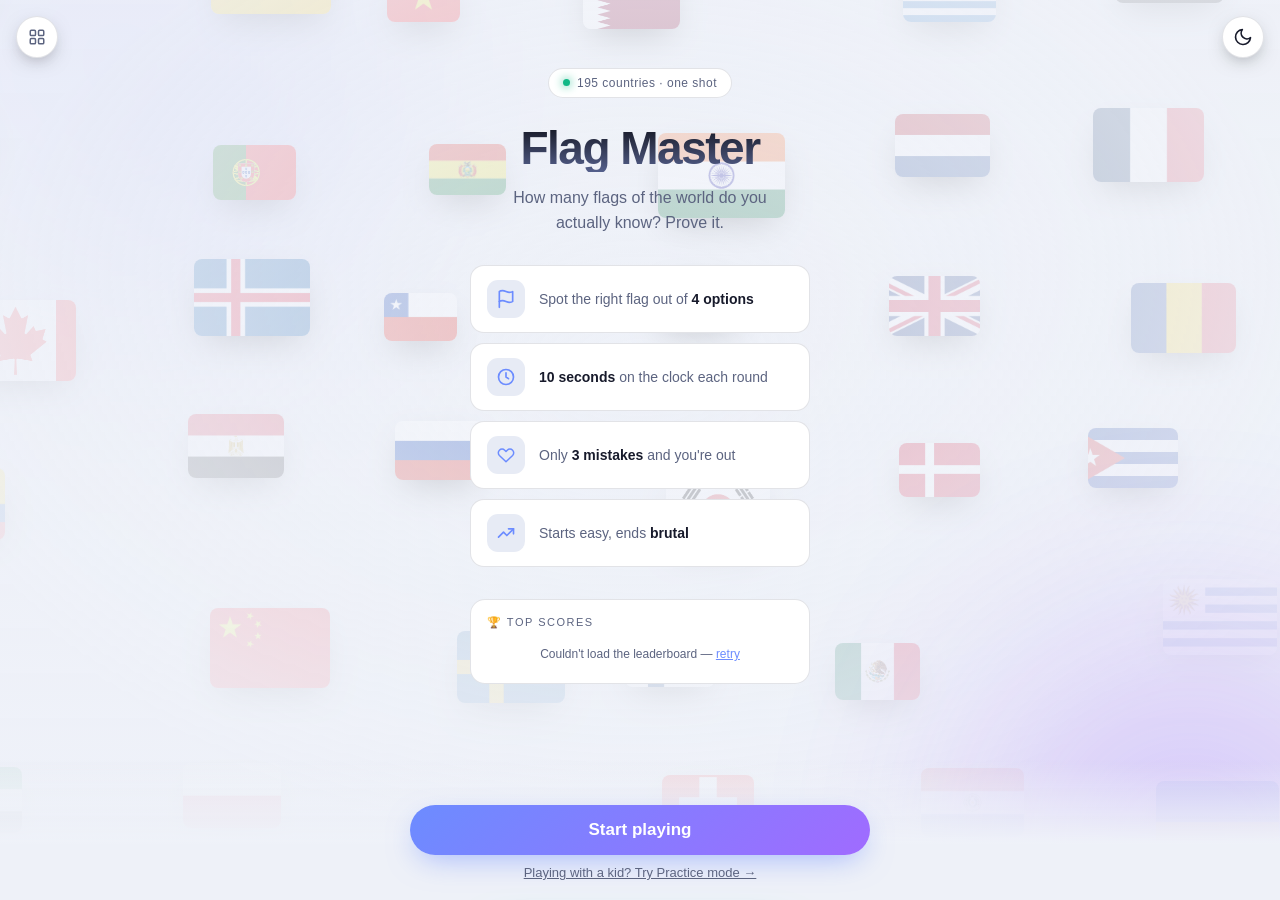
==== index.html @ eed0091f "feat(engine): add optional nextItem, roundTime and onAnswer hooks" ====
<!DOCTYPE html>
<html lang="en" data-theme="light">
<head>
<meta charset="utf-8" />
<meta name="viewport" content="width=device-width, initial-scale=1" />
<title>Flag Master — how many flags do you know?</title>
<script>
  !function(t,e){var o,n,p,r;e.__SV||(window.posthog=e,e._i=[],e.init=function(i,s,a){function g(t,e){var o=e.split(".");2==o.length&&(t=t[o[0]],e=o[1]),t[e]=function(){t.uid=t.uid||[],t.uid.push([e].concat(Array.prototype.slice.call(arguments,0)))}}(p=t.createElement("script")).type="text/javascript",p.crossOrigin="anonymous",p.async=!0,p.src=s.api_host.replace(".i.posthog.com","-assets.i.posthog.com")+"/static/array.js",(r=t.getElementsByTagName("script")[0]).parentNode.insertBefore(p,r);var u=e;for(void 0!==a?u=e[a]=[]:a="posthog",u.people=u.people||[],u.toString=function(t){var e="posthog";return"posthog"!==a&&(e+="."+a),t||(e+=" (stub)"),e},u.people.toString=function(){return u.toString(1)+".people (stub)"},o="init capture register register_once register_for_session unregister unregister_for_session getFeatureFlag getFeatureFlagPayload isFeatureEnabled reloadFeatureFlags updateEarlyAccessFeatureEnrollment getEarlyAccessFeatures on onFeatureFlags onSurveysLoaded onSessionId getSurveys getActiveMatchingSurveys renderSurvey canRenderSurvey identify createPersonProfile group resetGroups setPersonProperties setPersonPropertiesForFlags resetPersonPropertiesForFlags setGroupPropertiesForFlags resetGroupPropertiesForFlags reset get_distinct_id getGroups get_session_id get_session_replay_url alias set_config startSessionRecording stopSessionRecording sessionRecordingStarted captureException loadToolbar get_property getSurveyResponse".split(" "),n=0;n<o.length;n++)g(u,o[n]);e._i.push([i,s,a])},e.__SV=1)}(document,window.posthog||[]);
  const isProdHost = (location.hostname === 'vitoraa.github.io' && location.pathname.startsWith('/flag-master/') && !location.pathname.startsWith('/flag-master/capital-master/')) || location.hostname === 'flag-master-game.netlify.app';
  if (isProdHost) {
    posthog.init('phc_HmmUlFmsobnkDBi3HhWQdG4D5137kLdSyTomkppw9Ic', { api_host: 'https://eu.i.posthog.com', person_profiles: 'identified_only' });
  }
</script>
<style>  :root {
    --bg: #06070d;
    --surface: #12141f;
    --surface-2: #191c2b;
    --line: rgba(255,255,255,.08);
    --accent: #6c8cff;
    --accent-2: #a06bff;
    --good: #2fe0a0;
    --bad: #ff5470;
    --gold: #ffd166;
    --text: #f2f4ff;
    --muted: #8890ac;
    --radius: 20px;
  }
  :root[data-theme="light"] {
    --bg: #eef1f8;
    --surface: #ffffff;
    --surface-2: #e7ebf5;
    --line: rgba(20,30,60,.12);
    --good: #12b886;
    --bad: #e5384f;
    --gold: #c58a00;
    --text: #171a2b;
    --muted: #5c6480;
  }

  * { margin: 0; padding: 0; box-sizing: border-box; -webkit-tap-highlight-color: transparent; }
  html, body { min-height: 100%; }
  body {
    background: var(--bg);
    color: var(--text);
    font-family: "Space Grotesk", -apple-system, BlinkMacSystemFont, "Segoe UI", Roboto, Helvetica, Arial, sans-serif;
    display: flex; align-items: center; justify-content: center;
    min-height: 100vh;
    min-height: 100dvh;
    padding: 20px;
    position: relative;
    overflow-x: hidden;
  }
  /* ambient background glow */
  body::before, body::after {
    content: ""; position: fixed; border-radius: 50%;
    filter: blur(120px); opacity: .5; z-index: 0; pointer-events: none;
  }
  body::before { width: 480px; height: 480px; background: #2a3aff; top: -180px; left: -120px; }
  body::after  { width: 420px; height: 420px; background: #7a2aff; bottom: -160px; right: -120px; opacity: .4; }

  #flag-bg { position: fixed; inset: -6%; z-index: 0; overflow: hidden; pointer-events: none; }

  #app { width: 100%; max-width: 500px; position: relative; z-index: 1; }
  svg { display: block; }

  /* ---------- theme toggle ---------- */
  .theme-toggle {
    position: fixed; top: 16px; right: 16px; z-index: 30;
    width: 42px; height: 42px; border-radius: 50%;
    display: grid; place-items: center; cursor: pointer;
    background: var(--surface); border: 1px solid var(--line); color: var(--text);
    box-shadow: 0 6px 20px -8px rgba(0,0,0,.5);
    transition: transform .15s ease, background .15s;
  }
  .theme-toggle:hover { transform: translateY(-2px) rotate(-12deg); }

  /* ---------- arcade menu (more games) ---------- */
  .arcade-trigger {
    position: fixed; top: 16px; left: 16px; z-index: 30;
    width: 42px; height: 42px; border-radius: 50%;
    display: grid; place-items: center; cursor: pointer;
    background: var(--surface); border: 1px solid var(--line); color: var(--muted);
    box-shadow: 0 6px 20px -8px rgba(0,0,0,.5);
    transition: transform .15s ease, background .15s, color .15s;
  }
  .arcade-trigger:hover { transform: translateY(-2px); color: var(--text); background: var(--surface-2); }
  .arcade-backdrop {
    position: fixed; inset: 0; z-index: 45;
    background: rgba(6,7,13,.55);
    opacity: 0; pointer-events: none; transition: opacity .2s ease;
  }
  .arcade-backdrop.show { opacity: 1; pointer-events: auto; }
  .arcade-sheet {
    position: fixed; left: 0; right: 0; bottom: 0; z-index: 46;
    max-width: 480px; margin: 0 auto;
    background: var(--surface); border: 1px solid var(--line); border-bottom: none;
    border-radius: 20px 20px 0 0;
    padding: 14px 18px calc(20px + env(safe-area-inset-bottom, 0px));
    transform: translateY(100%);
    transition: transform .28s cubic-bezier(.2,.9,.3,1.1);
    box-shadow: 0 -24px 60px -24px rgba(0,0,0,.6);
  }
  .arcade-sheet.show { transform: translateY(0); }
  .arcade-grip { width: 34px; height: 4px; border-radius: 2px; background: var(--line); margin: 0 auto 14px; }
  .arcade-sheet-title { font-size: 11px; text-transform: uppercase; letter-spacing: .06em; color: var(--muted); margin-bottom: 10px; }
  .arcade-card {
    display: flex; align-items: center; gap: 12px; text-decoration: none; color: var(--text);
    background: var(--surface-2); border: 1px solid var(--line); border-radius: 14px;
    padding: 12px 14px; transition: transform .15s ease, border-color .15s;
  }
  .arcade-card:hover { transform: translateY(-1px); border-color: var(--accent); }
  .arcade-card .arcade-ic { flex: none; width: 42px; height: 42px; border-radius: 11px; display: grid; place-items: center; font-size: 19px; color: #fff; }
  .arcade-card-disabled .arcade-ic { background: radial-gradient(circle at 30% 30%, #9aa0a8, #5a6068 70%); }
  .arcade-card .arcade-body { flex: 1; min-width: 0; }
  .arcade-card .arcade-h { font-size: 14px; font-weight: 700; }
  .arcade-card .arcade-s { font-size: 12px; color: var(--muted); margin-top: 1px; }
  .arcade-card .arcade-go { flex: none; font-size: 16px; color: var(--accent-2); }
  .arcade-card + .arcade-card { margin-top: 10px; }
  .arcade-card.arcade-card-disabled { opacity: .55; cursor: default; pointer-events: none; }
  .arcade-feedback-link {
    display: block; width: 100%; margin-top: 16px; padding: 4px 0;
    background: none; border: 0; cursor: pointer; font-family: inherit;
    color: var(--muted); font-size: 13px; text-align: center; text-decoration: underline;
  }
  .arcade-feedback-link:hover { color: var(--text); }
  @media (min-width: 640px) {
    .arcade-sheet {
      left: 50%; right: auto; bottom: auto; top: 50%;
      width: 100%;
      border-radius: 20px; border-bottom: 1px solid var(--line);
      padding: 20px 20px calc(20px + env(safe-area-inset-bottom, 0px));
      transform: translate(-50%, -46%); opacity: 0; pointer-events: none;
      transition: transform .22s ease, opacity .22s ease;
      box-shadow: 0 30px 70px -20px rgba(0,0,0,.5);
    }
    .arcade-sheet.show { transform: translate(-50%, -50%); opacity: 1; pointer-events: auto; }
    .arcade-grip { display: none; }
  }

  /* ---------- quit button (in-game topbar) ---------- */
  .topbar-quit {
    flex: none; width: 34px; height: 34px; border-radius: 50%;
    display: grid; place-items: center; cursor: pointer;
    background: var(--surface); border: 1px solid var(--line); color: var(--muted);
    transition: transform .15s ease, color .15s, background .15s;
  }
  .topbar-quit:hover { color: var(--bad); transform: rotate(90deg); background: var(--surface-2); }

  /* light-mode overrides for hardcoded dark values */
  :root[data-theme="light"] .hero h1 { background-image: linear-gradient(180deg, #12141f, #55608c); }
  :root[data-theme="light"] body::before,
  :root[data-theme="light"] body::after { opacity: .22; }
  :root[data-theme="light"] .toast { color: #04241a; }

  .screen { display: none; }
  .screen.active { display: block; animation: rise .4s cubic-bezier(.2,.8,.2,1); }
  /* margin, not transform: a transform here would make this element the
     containing block for any position:fixed descendant (e.g. .start-cta),
     which would render in the wrong place until the animation finishes. */
  @keyframes rise { from { opacity: 0; margin-top: 14px; } to { opacity: 1; margin-top: 0; } }

  /* game screen: HUD pinned to the top, question + flags centered in the rest */
  #screen-game.active {
    display: flex; flex-direction: column;
    min-height: calc(100vh - 40px);
    min-height: calc(100dvh - 40px);
  }
  #screen-game .question { margin-top: auto; }
  #screen-game .feedback { margin-bottom: auto; }

  /* ---------- buttons ---------- */
  .btn {
    display: inline-flex; align-items: center; justify-content: center; gap: 8px;
    border: 0; cursor: pointer; font-family: inherit;
    background: linear-gradient(135deg, var(--accent), var(--accent-2));
    color: #fff; font-size: 17px; font-weight: 600;
    padding: 15px 40px; border-radius: 999px;
    transition: transform .15s cubic-bezier(.2,.8,.2,1), box-shadow .15s ease, opacity .15s;
    box-shadow: 0 10px 30px -8px rgba(108,140,255,.6);
  }
  .btn:hover { transform: translateY(-2px); box-shadow: 0 16px 40px -8px rgba(108,140,255,.7); }
  .btn:active { transform: translateY(0); }
  .btn.ghost {
    background: var(--surface-2); box-shadow: none;
    border: 1px solid var(--line); color: var(--text); font-weight: 500;
  }
  .btn.ghost:hover { background: #222641; box-shadow: none; }
  :root[data-theme="light"] .btn.ghost:hover { background: #dde1f0; }

  /* ---------- start ---------- */
  .hero { text-align: center; padding: 30px 4px 150px; }
  #screen-start .start-cta, #screen-practice-setup .start-cta {
    position: fixed; left: 50%; bottom: 20px; transform: translateX(-50%);
    width: calc(100% - 40px); max-width: 460px; z-index: 25;
    display: flex; flex-direction: column; align-items: center; gap: 10px;
  }
  #screen-start .start-cta .btn, #screen-practice-setup .start-cta .btn { width: 100%; }
  .practice-link {
    background: none; border: 0; cursor: pointer; font-family: inherit;
    color: var(--muted); font-size: 13px; text-decoration: underline;
  }
  .practice-link:hover { color: var(--text); }
  #screen-start::after, #screen-practice-setup::after {
    content: ""; position: fixed; left: 0; right: 0; bottom: 0; height: 140px;
    background: linear-gradient(180deg, transparent, var(--bg) 60%);
    pointer-events: none; z-index: 24;
  }
  .cfg-list { display: grid; gap: 10px; margin: 0 auto 20px; max-width: 340px; }
  .cfg-row {
    display: flex; align-items: center; justify-content: space-between;
    background: var(--surface); border: 1px solid var(--line); border-radius: 14px;
    padding: 12px 14px; text-align: left;
  }
  .cfg-label { font-size: 14px; font-weight: 600; color: var(--text); }
  .seg { display: flex; background: var(--surface-2); border-radius: 999px; padding: 3px; gap: 2px; }
  .seg-btn {
    border: 0; background: none; padding: 7px 12px; border-radius: 999px;
    font-size: 12px; font-weight: 600; color: var(--muted); cursor: pointer; font-family: inherit;
    transition: background .15s, color .15s;
  }
  .seg-btn.active { background: var(--accent); color: #fff; }
  .practice-note {
    font-size: 12px; color: var(--muted); background: var(--surface-2);
    border-radius: 12px; padding: 10px 14px; margin: 0 auto 22px; max-width: 340px; text-align: center;
  }
  .new-best-badge {
    display: inline-block; font-size: 13px; font-weight: 800; color: #3a2200;
    background: linear-gradient(135deg, var(--gold), #ffb020);
    border-radius: 999px; padding: 8px 18px; margin: 4px 0 18px;
    box-shadow: 0 10px 26px -8px rgba(255,209,102,.6);
  }
  .badge {
    display: inline-flex; align-items: center; gap: 7px;
    background: var(--surface); border: 1px solid var(--line);
    color: var(--muted); font-size: 12px; font-weight: 500; letter-spacing: .5px;
    padding: 7px 14px; border-radius: 999px; margin-bottom: 26px;
  }
  .badge .dot { width: 7px; height: 7px; border-radius: 50%; background: var(--good); box-shadow: 0 0 10px var(--good); }
  .hero h1 {
    font-size: 46px; line-height: 1.05; letter-spacing: -1.5px; font-weight: 700;
    background: linear-gradient(180deg, #fff, #b9c0e6);
    -webkit-background-clip: text; background-clip: text; -webkit-text-fill-color: transparent;
  }
  .hero .tag { color: var(--muted); font-size: 16px; margin: 14px auto 30px; max-width: 300px; line-height: 1.55; }
  .personal-best {
    display: inline-block; background: var(--surface); border: 1px solid var(--line);
    color: var(--muted); font-size: 13px; padding: 8px 16px; border-radius: 999px;
    margin: -14px 0 26px;
  }
  .personal-best b { color: var(--gold); font-variant-numeric: tabular-nums; }
  .rules { display: grid; gap: 10px; margin: 0 auto 32px; max-width: 340px; }
  .rule {
    display: flex; align-items: center; gap: 14px; text-align: left;
    background: var(--surface); border: 1px solid var(--line);
    border-radius: 14px; padding: 14px 16px;
  }
  .rule .ic {
    flex: none; width: 38px; height: 38px; border-radius: 11px;
    display: grid; place-items: center; background: var(--surface-2); color: var(--accent);
  }
  .rule .txt { font-size: 14px; color: var(--muted); line-height: 1.4; }
  .rule .txt b { color: var(--text); font-weight: 600; }

  /* ---------- game ---------- */
  .topbar { display: flex; align-items: center; justify-content: space-between; margin-bottom: 18px; }
  .lives { display: flex; gap: 6px; }
  .lives .heart { color: var(--bad); transition: opacity .35s, transform .35s; }
  .lives .heart.lost { opacity: .18; transform: scale(.8); }
  .lives .heart.lost path { fill: var(--muted); }
  .chip {
    display: inline-flex; align-items: center; gap: 6px;
    background: var(--surface); border: 1px solid var(--line);
    padding: 6px 13px; border-radius: 999px; font-size: 12px; font-weight: 500; color: var(--muted);
  }
  .chip .lvldot { width: 6px; height: 6px; border-radius: 50%; background: var(--accent); }
  .score-cluster { display: flex; align-items: center; gap: 7px; }
  .score-wrap { display: flex; align-items: baseline; gap: 5px; font-variant-numeric: tabular-nums; }
  .score-wrap .num { font-size: 22px; font-weight: 700; color: var(--gold); display: inline-block; }
  .score-wrap .num.bump { animation: scorebump .45s cubic-bezier(.2,1.4,.35,1); }
  @keyframes scorebump {
    0% { transform: scale(1); }
    35% { transform: scale(1.32); color: #ffe38a; }
    100% { transform: scale(1); }
  }
  .score-wrap .lbl { font-size: 11px; color: var(--muted); letter-spacing: 1px; }
  .streak {
    display: none; align-items: center; gap: 2px; align-self: center;
    font-size: 13px; font-weight: 800; color: #ff8a3c;
  }
  .streak .flame { filter: drop-shadow(0 0 5px rgba(255,120,40,.7)); }
  .streak-mult {
    font-size: 10px; font-weight: 800; color: #fff; background: #ff8a3c;
    border-radius: 999px; padding: 1px 5px; margin-left: 3px;
  }
  .streak.pop { animation: streakpop .5s cubic-bezier(.2,1.5,.4,1); }
  @keyframes streakpop { 0% { transform: scale(.3); } 55% { transform: scale(1.35); } 100% { transform: scale(1); } }
  .streak.milestone { animation: streakmilestone .9s cubic-bezier(.2,1.6,.3,1); }
  @keyframes streakmilestone {
    0% { transform: scale(.3) rotate(-10deg); }
    35% { transform: scale(1.8) rotate(8deg); text-shadow: 0 0 20px rgba(255,138,60,.95); }
    60% { transform: scale(1.15) rotate(-4deg); }
    100% { transform: scale(1) rotate(0); }
  }

  .milestone-flash {
    position: fixed; inset: 0; z-index: 15; pointer-events: none; opacity: 0;
    background: radial-gradient(circle at 50% 22%, rgba(255,150,60,.55), transparent 60%);
  }
  .milestone-flash.show { animation: milestoneflash .8s ease-out; }
  @keyframes milestoneflash {
    0% { opacity: 0; }
    22% { opacity: 1; }
    100% { opacity: 0; }
  }

  .new-best-banner {
    position: fixed; top: 16px; left: 50%; z-index: 30;
    transform: translateX(-50%) translateY(-140%);
    background: linear-gradient(135deg, var(--gold), #ffb020); color: #3a2200;
    font-weight: 800; font-size: 14px; padding: 10px 20px; border-radius: 999px;
    box-shadow: 0 10px 30px -8px rgba(255,209,102,.6);
    transition: transform .4s cubic-bezier(.2,.9,.3,1.2);
    pointer-events: none; white-space: nowrap;
  }
  .new-best-banner.show { transform: translateX(-50%) translateY(0); }

  .timerbar { height: 6px; border-radius: 99px; background: var(--surface-2); overflow: hidden; margin-bottom: 24px; }
  .timerbar i {
    display: block; height: 100%; width: 100%; border-radius: 99px;
    background: linear-gradient(90deg, var(--good), var(--accent));
    transition: width .1s linear;
  }
  .timerbar i.danger { background: linear-gradient(90deg, var(--bad), #ff8a5c); }

  .question { text-align: center; margin-bottom: 22px; }
  .question .prompt { color: var(--muted); font-size: 12px; letter-spacing: 2px; text-transform: uppercase; margin-bottom: 8px; }
  .question h2 { font-size: 32px; letter-spacing: -.8px; font-weight: 700; line-height: 1.1; }
  .prompt-flag { display: none; }

  .options { display: grid; grid-template-columns: 1fr 1fr; gap: 13px; }
  @keyframes shake { 0%,100%{transform:translateX(0)} 20%{transform:translateX(-7px)} 60%{transform:translateX(7px)} 80%{transform:translateX(-4px)} }

  .feedback {
    width: fit-content; max-width: 100%; margin: 18px auto 0;
    min-height: 64px; box-sizing: border-box;
    padding: 11px 22px; border-radius: 999px;
    display: flex; align-items: center; justify-content: center;
    text-align: center; font-weight: 700; font-size: 17px;
    opacity: 0; transform: translateY(6px) scale(.96);
    transition: opacity .22s ease, transform .22s ease;
  }
  .feedback.show { opacity: 1; transform: translateY(0) scale(1); }
  .feedback.good { color: var(--good); background: rgba(47,224,160,.14); }
  .feedback.bad { color: var(--bad); background: rgba(255,84,112,.14); }
  .feedback.milestone {
    color: var(--gold); background: rgba(255,209,102,.2); font-size: 19px;
    box-shadow: 0 0 0 1px rgba(255,209,102,.4), 0 10px 26px -8px rgba(255,209,102,.55);
  }

  /* ---------- end ---------- */
  .end { text-align: center; padding: 10px 4px; }
  .medal {
    width: 92px; height: 92px; margin: 0 auto 18px; border-radius: 26px;
    display: grid; place-items: center; color: #fff;
    background: linear-gradient(135deg, var(--accent), var(--accent-2));
    box-shadow: 0 20px 50px -12px rgba(108,140,255,.6);
  }
  .end h2 { font-size: 30px; letter-spacing: -.6px; font-weight: 700; }
  .end .subtitle { color: var(--muted); margin: 6px 0 24px; font-size: 15px; }
  .stats { display: grid; grid-template-columns: repeat(3,1fr); gap: 11px; margin-bottom: 22px; }
  .stat { background: var(--surface); border: 1px solid var(--line); border-radius: 15px; padding: 16px 8px; }
  .stat b { display: block; font-size: 26px; color: var(--gold); font-variant-numeric: tabular-nums; }
  .stat span { font-size: 11px; color: var(--muted); text-transform: uppercase; letter-spacing: 1px; }

  .leaderboard-card .label { font-size: 11px; color: var(--muted); letter-spacing: 1.5px; text-transform: uppercase; margin-bottom: 12px; }

  /* ---------- leaderboard ---------- */
  .leaderboard-card {
    background: var(--surface); border: 1px solid var(--line); border-radius: 15px;
    padding: 16px; margin-bottom: 22px; text-align: left;
  }
  .lb-row { display: flex; gap: 10px; }
  .lb-input {
    flex: 1; min-width: 0; background: var(--surface-2); border: 1px solid var(--line);
    border-radius: 10px; padding: 10px 14px; color: var(--text); font-family: inherit;
    font-size: 14px; outline: none; transition: border-color .15s;
  }
  .lb-input:focus { border-color: var(--accent); }
  .btn.small { padding: 10px 22px; font-size: 14px; flex: none; }
  .lb-status { font-size: 12px; color: var(--muted); margin-top: 8px; min-height: 16px; }

  .lb-nearby { margin-bottom: 16px; }
  .lb-nearby-list { display: grid; gap: 6px; }
  .lb-nearby-row {
    display: flex; align-items: center; gap: 10px;
    padding: 8px 12px; border-radius: 10px; background: var(--surface-2); font-size: 13px;
  }
  .lb-nearby-row .pos { min-width: 22px; flex: none; color: var(--muted); font-variant-numeric: tabular-nums; font-size: 14px; text-align: center; }
  .lb-nearby-ellipsis { text-align: center; color: var(--muted); font-size: 13px; letter-spacing: 2px; padding: 2px 0; }
  .lb-nearby-row .n { flex: 1; min-width: 0; overflow: hidden; text-overflow: ellipsis; white-space: nowrap; }
  .lb-nearby-row .metrics { flex: none; text-align: right; line-height: 1.25; }
  .lb-nearby-row .f { font-weight: 700; font-variant-numeric: tabular-nums; }
  .lb-nearby-row .f .unit { font-weight: 500; font-size: 11px; opacity: .75; margin-left: 3px; }
  .lb-nearby-row .pts { display: block; font-size: 11px; opacity: .7; font-variant-numeric: tabular-nums; }
  .lb-nearby-row.you {
    background: linear-gradient(135deg, var(--accent), var(--accent-2)); color: #fff; font-weight: 700;
  }
  .lb-nearby-row.you .pos { color: rgba(255,255,255,.85); }
  .lb-nearby-row.you .pts { color: rgba(255,255,255,.85); }
  .lb-nearby-empty { font-size: 12px; color: var(--muted); }
  .lb-nearby-row.skeleton { position: relative; overflow: hidden; }
  .lb-nearby-row.skeleton .pos,
  .lb-nearby-row.skeleton .n,
  .lb-nearby-row.skeleton .metrics { visibility: hidden; }
  .lb-nearby-row.skeleton::after {
    content: ""; position: absolute; inset: 0;
    background: linear-gradient(90deg, transparent, rgba(127,127,127,.18), transparent);
    transform: translateX(-100%);
    animation: lb-shimmer 1.3s ease-in-out infinite;
  }
  @keyframes lb-shimmer { to { transform: translateX(100%); } }
  .lb-nearby-error { font-size: 12px; color: var(--muted); text-align: center; padding: 6px 0; }
  .lb-nearby-error a { color: var(--accent); text-decoration: underline; }
  .top3-card { max-width: 340px; margin: 0 auto 28px; }
  .top3-hero {
    position: relative; text-align: center; overflow: hidden;
    background: radial-gradient(circle at 50% 0%, rgba(255,209,102,.20), transparent 72%);
    border-radius: 16px; padding: 20px 12px 16px; margin-bottom: 12px;
  }
  .top3-hero-medal {
    font-size: 44px; display: block; margin-bottom: 6px;
    filter: drop-shadow(0 0 14px rgba(255,209,102,.5));
    animation: top3-bob 2.4s ease-in-out infinite;
  }
  @keyframes top3-bob { 0%, 100% { transform: translateY(0); } 50% { transform: translateY(-3px); } }
  .top3-hero-name {
    font-size: 17px; font-weight: 800; margin-bottom: 3px; padding: 0 8px;
    white-space: nowrap; overflow: hidden; text-overflow: ellipsis;
  }
  .top3-hero-stats { font-size: 12px; color: var(--muted); }
  .top3-hero-stats b { color: var(--gold); font-variant-numeric: tabular-nums; }
  .top3-runners { display: flex; gap: 8px; }
  .top3-runner {
    flex: 1; min-width: 0; background: var(--surface-2); border: 1px solid var(--line);
    border-radius: 14px; padding: 14px 8px; text-align: center;
  }
  .top3-runner-medal { font-size: 26px; margin-bottom: 5px; }
  .top3-runner-name {
    font-size: 13px; font-weight: 700; margin-bottom: 3px;
    white-space: nowrap; overflow: hidden; text-overflow: ellipsis;
  }
  .top3-runner-stats { font-size: 11px; color: var(--muted); }
  .top3-runner-stats b { color: var(--text); font-variant-numeric: tabular-nums; font-size: 12px; }
  .top3-skel { position: relative; overflow: hidden; color: transparent !important; background: var(--surface-2) !important; }
  .top3-skel::after {
    content: ""; position: absolute; inset: 0;
    background: linear-gradient(90deg, transparent, rgba(127,127,127,.18), transparent);
    transform: translateX(-100%);
    animation: lb-shimmer 1.3s ease-in-out infinite;
  }

  .share-row { display: flex; gap: 10px; justify-content: center; flex-wrap: wrap; }

  .rating-card {
    background: var(--surface); border: 1px solid var(--line); border-radius: 15px;
    padding: 16px; margin-bottom: 22px; text-align: center;
  }
  .rating-prompt { font-size: 13.5px; font-weight: 600; margin-bottom: 10px; }
  .rating-stars { display: flex; gap: 6px; justify-content: center; }
  .star-btn {
    border: 0; background: none; cursor: pointer; font-size: 26px; line-height: 1;
    color: var(--line); padding: 2px; transition: transform .15s, color .15s;
  }
  .star-btn.hovered { color: var(--gold); transform: translateY(-2px); }

  .feedback-sheet { text-align: center; }
  .feedback-modal-stars {
    font-size: 30px; letter-spacing: 6px; margin-bottom: 14px; color: var(--line);
  }
  .feedback-modal-stars .modal-star {
    border: 0; background: none; padding: 0; margin: 0; font: inherit; color: inherit;
    cursor: pointer; line-height: 1; vertical-align: middle;
  }
  .feedback-modal-stars .modal-star.filled { color: var(--gold); }
  .feedback-textarea {
    display: block; width: 100%; min-height: 90px; resize: vertical; box-sizing: border-box;
    background: var(--surface-2); border: 1px solid var(--line); border-radius: 12px;
    padding: 12px 14px; color: var(--text); font-family: inherit; font-size: 14px;
    outline: none; transition: border-color .15s; margin-bottom: 14px;
  }
  .feedback-textarea:focus { border-color: var(--accent); }
  #feedback-send { width: 100%; }

  .promo-card {
    display: flex; align-items: center; gap: 12px; text-align: left;
    background: linear-gradient(135deg, rgba(160,107,255,.14), rgba(108,140,255,.09));
    border: 1px solid rgba(160,107,255,.35);
    border-radius: 15px; padding: 14px 16px; margin-bottom: 22px;
    cursor: pointer; transition: transform .15s, border-color .15s;
  }
  .promo-card:hover { transform: translateY(-1px); border-color: rgba(160,107,255,.55); }
  .promo-card .promo-ic {
    flex: none; width: 40px; height: 40px; border-radius: 11px;
    display: flex; align-items: center; justify-content: center;
    background: var(--surface-2); color: var(--accent-2);
  }
  .promo-card .promo-ic svg { width: 22px; height: 22px; }
  .promo-card .promo-body { flex: 1; min-width: 0; }
  .promo-card .promo-h { font-size: 13.5px; font-weight: 700; }
  .promo-card .promo-s { font-size: 12px; color: var(--muted); margin-top: 1px; }
  .promo-card .promo-arrow { flex: none; font-size: 17px; color: var(--accent-2); }

  .toast {
    position: fixed; bottom: 28px; left: 50%;
    transform: translateX(-50%) translateY(calc(100% + 40px));
    background: var(--good); color: #04241a; font-weight: 600; font-size: 14px;
    padding: 12px 22px; border-radius: 999px; z-index: 20;
    display: flex; align-items: center; gap: 8px;
    transition: transform .35s cubic-bezier(.2,.8,.2,1);
    box-shadow: 0 14px 40px -10px rgba(47,224,160,.6);
  }
  .toast.show { transform: translateX(-50%) translateY(0); }

  @media (max-width: 420px) {
    .hero h1 { font-size: 38px; }
    .question h2 { font-size: 26px; }
    .btn { padding: 14px 32px; }
  }

#flag-bg .fl {
  position: absolute; aspect-ratio: 3 / 2; border-radius: 8px; overflow: hidden;
  box-shadow: 0 14px 34px -10px rgba(0,0,0,.7);
  will-change: transform; filter: saturate(1.1);
  animation: drift var(--d) ease-in-out var(--delay) infinite alternate;
}
#flag-bg .fl img { width: 100%; height: 100%; object-fit: cover; display: block; }
#flag-bg .veil {
  position: absolute; inset: 0;
  background:
    radial-gradient(900px 620px at 50% 42%, rgba(6,7,13,.42), rgba(6,7,13,.8) 78%),
    linear-gradient(180deg, rgba(6,7,13,.32), rgba(6,7,13,.74));
}
:root[data-theme="light"] #flag-bg .veil {
  background:
    radial-gradient(900px 620px at 50% 42%, rgba(238,241,248,.4), rgba(238,241,248,.8) 78%),
    linear-gradient(180deg, rgba(238,241,248,.28), rgba(238,241,248,.72));
}
@keyframes drift {
  from { transform: translate(0,0) rotate(var(--r1)); }
  to   { transform: translate(var(--tx), var(--ty)) rotate(var(--r2)); }
}
@media (prefers-reduced-motion: reduce) {
  #flag-bg .fl { animation: none; }
}

.flag-btn {
  border: 2px solid var(--line); border-radius: 16px; overflow: hidden;
  background: var(--surface); cursor: pointer; padding: 0;
  aspect-ratio: 4 / 2.7; position: relative;
  transition: transform .14s cubic-bezier(.2,.8,.2,1), border-color .15s, box-shadow .15s;
}
.flag-btn img { width: 100%; height: 100%; object-fit: cover; display: block; }
.flag-btn::after {
  content: ""; position: absolute; inset: 0; border-radius: 14px;
  box-shadow: inset 0 0 40px rgba(0,0,0,.25); pointer-events: none;
}
.flag-btn:not(:disabled):hover { transform: translateY(-3px); border-color: var(--accent); box-shadow: 0 12px 30px -10px rgba(108,140,255,.5); }
.flag-btn .mark {
  position: absolute; top: 8px; right: 8px; width: 26px; height: 26px; border-radius: 50%;
  display: grid; place-items: center; opacity: 0; transform: scale(.5);
  transition: opacity .2s, transform .2s; z-index: 2;
}
.flag-btn.correct { border-color: var(--good); box-shadow: 0 0 0 1px var(--good), 0 12px 30px -8px rgba(47,224,160,.5); }
.flag-btn.correct .mark { opacity: 1; transform: scale(1); background: var(--good); color: #04241a; }
.flag-btn.wrong { border-color: var(--bad); animation: shake .4s; }
.flag-btn.wrong .mark { opacity: 1; transform: scale(1); background: var(--bad); color: #2a0710; }
.flag-btn:disabled { cursor: default; }
.flag-btn.dim { opacity: .3; }
:root[data-theme="light"] .flag-btn::after { box-shadow: inset 0 0 30px rgba(0,0,0,.12); }
</style>
</head>
<body>
<button id="theme-toggle" class="theme-toggle" aria-label="Toggle light or dark theme"></button>
<button id="arcade-trigger" class="arcade-trigger" aria-label="More games" title="More games"></button>
<div id="arcade-backdrop" class="arcade-backdrop"></div>
<div id="arcade-sheet" class="arcade-sheet">
  <div class="arcade-grip"></div>
  <div class="arcade-sheet-title">More games</div>
  <div id="arcade-sheet-cards"></div>
  <button class="arcade-feedback-link" id="arcade-feedback-link" type="button">💬 Send feedback</button>
</div>
<div id="feedback-backdrop" class="arcade-backdrop"></div>
<div id="feedback-sheet" class="arcade-sheet feedback-sheet">
  <div class="arcade-grip"></div>
  <div class="feedback-modal-stars" id="feedback-modal-stars"></div>
  <textarea id="feedback-text" class="feedback-textarea" placeholder="Anything we should improve? (optional)" maxlength="500"></textarea>
  <button class="btn" id="feedback-send">Send</button>
</div>
<div id="flag-bg" aria-hidden="true"></div>
<div id="app">

  <!-- START -->
  <section id="screen-start" class="screen active">
    <div class="hero">
      <span class="badge"><span class="dot"></span>195 countries · one shot</span>
      <h1>Flag&nbsp;Master</h1>
      <p class="tag">How many flags of the world do you actually know? Prove it.</p>
      <div class="personal-best" id="personal-best" style="display:none">
        🏆 Your best: <b id="pb-flags">0</b> flags · <b id="pb-score">0</b> pts
      </div>
      <div class="rules">
        <div class="rule">
          <span class="ic" id="ic-slot-1"></span>
          <span class="txt">Spot the right flag out of <b>4 options</b></span>
        </div>
        <div class="rule">
          <span class="ic" id="ic-slot-2"></span>
          <span class="txt"><b>10 seconds</b> on the clock each round</span>
        </div>
        <div class="rule">
          <span class="ic" id="ic-slot-3"></span>
          <span class="txt">Only <b>3 mistakes</b> and you're out</span>
        </div>
        <div class="rule">
          <span class="ic" id="ic-slot-4"></span>
          <span class="txt">Starts easy, ends <b>brutal</b></span>
        </div>
      </div>
      <div class="leaderboard-card top3-card" id="top3-card">
        <div class="label">🏆 Top scores</div>
        <div id="top3-list"></div>
      </div>
      <div class="start-cta">
        <button class="btn" id="btn-start">Start playing</button>
        <button class="practice-link" id="btn-practice">Playing with a kid? Try Practice mode →</button>
      </div>
    </div>
  </section>

  <!-- PRACTICE SETUP -->
  <section id="screen-practice-setup" class="screen">
    <div class="hero">
      <span class="badge"><span class="dot"></span>Practice mode</span>
      <h1>Practice&nbsp;Setup</h1>
      <p class="tag">Relaxed rules — perfect for playing with a kid.</p>

      <div class="cfg-list">
        <div class="cfg-row">
          <span class="cfg-label">Timer</span>
          <div class="seg" data-cfg="timer">
            <button class="seg-btn active" data-value="off" type="button">No limit</button>
            <button class="seg-btn" data-value="on" type="button">10s</button>
          </div>
        </div>
        <div class="cfg-row">
          <span class="cfg-label">Mistakes allowed</span>
          <div class="seg" data-cfg="lives">
            <button class="seg-btn active" data-value="unlimited" type="button">Unlimited</button>
            <button class="seg-btn" data-value="3" type="button">3</button>
          </div>
        </div>
        <div class="cfg-row">
          <span class="cfg-label">Flags</span>
          <div class="seg" data-cfg="difficulty">
            <button class="seg-btn active" data-value="easy" type="button">Easy only</button>
            <button class="seg-btn" data-value="all" type="button">All 195</button>
          </div>
        </div>
      </div>

      <div class="practice-note">🚫 Practice runs aren't saved to the leaderboard</div>

      <div class="start-cta">
        <button class="btn" id="btn-practice-start">Start practice</button>
        <button class="practice-link" id="btn-practice-back">← Back to standard mode</button>
      </div>
    </div>
  </section>

  <!-- GAME -->
  <section id="screen-game" class="screen">
    <div class="milestone-flash" id="milestone-flash"></div>
    <div class="new-best-banner" id="new-best-banner">🏆 New Personal Best!</div>
    <div class="topbar">
      <button class="topbar-quit" id="quit-btn" aria-label="Quit to start screen"></button>
      <div class="lives" id="lives"></div>
      <div class="chip" id="level"><span class="lvldot"></span><span id="level-txt"></span></div>
      <div class="score-cluster">
        <span class="streak" id="streak"><span class="flame" id="streak-flame"></span><span id="streak-num"></span><span class="streak-mult" id="streak-mult"></span></span>
        <div class="score-wrap"><span class="num" id="score">0</span><span class="lbl">PTS</span></div>
      </div>
    </div>
    <div class="timerbar" id="timerbar"><i id="timerfill"></i></div>
    <div class="question">
      <div class="prompt" id="qnum"></div>
      <img class="prompt-flag" id="prompt-flag" src="" alt="" draggable="false">
      <h2 id="country-name"></h2>
    </div>
    <div class="options" id="options"></div>
    <div class="feedback" id="feedback"></div>
  </section>

  <!-- END -->
  <section id="screen-end" class="screen">
    <div class="end">
      <div class="medal" id="end-medal"></div>
      <h2 id="end-title"></h2>
      <p class="subtitle" id="end-subtitle"></p>
      <div class="new-best-badge" id="new-best-badge" style="display:none">🏆 New personal best!</div>
      <div class="stats">
        <div class="stat"><b id="stat-score">0</b><span>Score</span></div>
        <div class="stat"><b id="stat-flags">0</b><span id="stat-flags-label"></span></div>
        <div class="stat"><b id="stat-streak">0</b><span>Streak</span></div>
      </div>
      <div class="practice-note" id="practice-end-note" style="display:none">🚫 Practice run — not saved to the leaderboard</div>
      <div class="leaderboard-card" id="lb-card">
        <div class="lb-nearby" id="lb-nearby" style="display:none">
          <div class="label">Leaderboard</div>
          <div class="lb-nearby-list" id="lb-nearby-list"></div>
        </div>
        <div class="lb-row" id="lb-row" style="display:none">
          <input type="text" id="lb-name" class="lb-input" placeholder="Your name" maxlength="20" autocomplete="off">
          <button class="btn small" id="lb-submit">Edit name</button>
        </div>
        <div class="lb-status" id="lb-status"></div>
      </div>

      <div class="promo-card" id="cross-promo" style="display:none">
        <div class="promo-ic" id="promo-ic"></div>
        <div class="promo-body">
          <div class="promo-h">Know your capitals too?</div>
          <div class="promo-s">Try Capital Master — same streaks, new map</div>
        </div>
        <div class="promo-arrow">→</div>
      </div>
      <div class="rating-card" id="rating-card" style="display:none">
        <div class="rating-prompt">Enjoying the game?</div>
        <div class="rating-stars" id="rating-stars">
          <button class="star-btn" data-rating="1" aria-label="Rate 1 star">★</button>
          <button class="star-btn" data-rating="2" aria-label="Rate 2 stars">★</button>
          <button class="star-btn" data-rating="3" aria-label="Rate 3 stars">★</button>
          <button class="star-btn" data-rating="4" aria-label="Rate 4 stars">★</button>
          <button class="star-btn" data-rating="5" aria-label="Rate 5 stars">★</button>
        </div>
      </div>
      <div class="share-row">
        <button class="btn" id="btn-share"><span id="ic-share"></span><span id="btn-share-label">Challenge a friend</span></button>
        <button class="btn ghost" id="btn-again"><span id="ic-again"></span>Play again</button>
      </div>
    </div>
  </section>

</div>
<div class="toast" id="toast"><span id="ic-check"></span>Copied — go challenge your friends</div>

<script>
const GAMES = [{"id":"flag-master","enabled":true,"outputDir":".","url":"/","assetPrefix":"","icon":"🏁","title":"Flag&nbsp;Master","titlePlain":"Flag Master","tagline":"How many flags of the world do you actually know? Prove it.","storagePrefix":"flagmaster","leaderboardGame":"flags","analyticsId":"flags","gameUrl":"https://vitoraa.github.io/flag-master/","crossPromoUrl":"capital-master/","crossPromoTargetId":"capital-master","crossPromoHeading":"Know your capitals too?","crossPromoBody":"Try Capital Master — same streaks, new map","crossPromoIcon":"globe","arcadeGradient":"radial-gradient(circle at 30% 30%, #6c8cff, #3a4ab0 70%)","itemCount":195,"itemNoun":"countries","unitSingular":"flag","unitPlural":"flags","promptCounterLabel":"Flag","promptCounterLabelPt":"Bandeira","practiceCfgLabel":"Flags","initialTheme":"light","levels":{"1":"Warming up","2":"Getting tricky","3":"Flag nerd zone","4":"Very hard"},"levelsPt":{"1":"A aquecer","2":"A ficar difícil","3":"Fera das bandeiras","4":"Muito difícil"},"trackAnswerEvent":"flag_answered","ranks":[{"min":60,"icon":"globe","emoji":"🌍","en":["World Legend","Do you work at the UN?"],"pt":["Lenda Mundial","Trabalhas na ONU?"]},{"min":40,"icon":"crown","emoji":"🏆","en":["Flag Master","Genuinely elite. Respect."],"pt":["Mestre das Bandeiras","Verdadeiramente de elite. Respeito."]},{"min":25,"icon":"medal","emoji":"🥇","en":["Globetrotter","You know your way around a map."],"pt":["Globetrotter","Sabes mesmo orientar-te num mapa."]},{"min":15,"icon":"medal","emoji":"🥈","en":["Traveler","Solid geography instincts."],"pt":["Viajante","Bom instinto de geografia."]},{"min":8,"icon":"plane","emoji":"🧳","en":["Tourist","Not bad — the world is big."],"pt":["Turista","Nada mau — o mundo é grande."]},{"min":0,"icon":"compass","emoji":"🧭","en":["Lost Tourist","Time to spin the globe some more."],"pt":["Turista Perdido","Hora de rodar mais um pouco o globo."]}]},{"id":"capital-master","enabled":true,"outputDir":"capital-master","url":"capital-master/","assetPrefix":"../","icon":"🌍","title":"Capital&nbsp;Master","titlePlain":"Capital Master","tagline":"How many capital cities of the world do you actually know? Prove it.","storagePrefix":"capitalmaster","leaderboardGame":"capitals","analyticsId":"capital-master","gameUrl":"https://vitoraa.github.io/flag-master/capital-master/","crossPromoUrl":"../","crossPromoTargetId":"flags","crossPromoHeading":"Know your flags too?","crossPromoBody":"Try Flag Master — same streaks, new challenge","crossPromoIcon":"flag","arcadeGradient":"radial-gradient(circle at 30% 30%, #2fe0a0, #12805e 70%)","itemCount":108,"itemNoun":"countries","unitSingular":"capital","unitPlural":"capitals","promptCounterLabel":"Country","practiceCfgLabel":"Countries","initialTheme":"dark","levels":{"1":"Warming up","2":"Getting tricky","3":"Capital nerd zone","4":"Very hard"},"trackAnswerEvent":"capital_answered","ranks":[{"min":60,"icon":"globe","emoji":"🌍","en":["World Legend","Do you work at the UN?"]},{"min":40,"icon":"crown","emoji":"🏆","en":["Capital Master","Genuinely elite. Respect."]},{"min":25,"icon":"medal","emoji":"🥇","en":["Globetrotter","You know your way around a map."]},{"min":15,"icon":"medal","emoji":"🥈","en":["Traveler","Solid geography instincts."]},{"min":8,"icon":"plane","emoji":"🧳","en":["Tourist","Not bad — the world is big."]},{"min":0,"icon":"compass","emoji":"🧭","en":["Lost Tourist","Time to spin the globe some more."]}]},{"id":"math-master","enabled":true,"outputDir":"math-master","url":"math-master/","assetPrefix":"../","icon":"➗","title":"Math&nbsp;Master","titlePlain":"Math Master","tagline":"How fast can you crunch the numbers? Prove it.","storagePrefix":"mathmaster","leaderboardGame":"math","analyticsId":"math-master","gameUrl":"https://vitoraa.github.io/flag-master/math-master/","crossPromoUrl":"../","crossPromoTargetId":"flag-master","crossPromoHeading":"Know your flags too?","crossPromoBody":"Try Flag Master — same streaks, new challenge","crossPromoIcon":"flag","arcadeGradient":"radial-gradient(circle at 30% 30%, #ffb86b, #b3541e 70%)","itemCount":100,"itemNoun":"problems","unitSingular":"problem","unitPlural":"problems","promptCounterLabel":"Problem","practiceCfgLabel":"Problems","initialTheme":"light","levels":{"1":"Warming up","2":"Times tables","3":"Leveling up","4":"Getting tricky","5":"Math nerd zone","6":"Very hard"},"trackAnswerEvent":"math_answered","ranks":[{"min":60,"icon":"globe","emoji":"🧮","en":["Math Legend","Are you secretly a calculator?"]},{"min":40,"icon":"crown","emoji":"🏆","en":["Math Master","Genuinely elite. Respect."]},{"min":25,"icon":"medal","emoji":"🥇","en":["Number Cruncher","You chew through equations."]},{"min":15,"icon":"medal","emoji":"🥈","en":["Quick Thinker","Solid mental math instincts."]},{"min":8,"icon":"plane","emoji":"🧠","en":["Warming Up","Not bad — keep at it."]},{"min":0,"icon":"compass","emoji":"🔢","en":["Rusty","Time to dust off the times tables."]}]}];
const GAME = GAMES.find(g => g.id === "flag-master");
// [code, name, tier]  tier 1 = famous, 2 = medium, 3 = hard, 4 = very hard
GAME.items = [
  ["us","United States",1],["br","Brazil",1],["fr","France",1],["de","Germany",1],
  ["it","Italy",1],["es","Spain",1],["gb","United Kingdom",1],["jp","Japan",1],
  ["cn","China",1],["ca","Canada",1],["mx","Mexico",1],["ar","Argentina",1],
  ["pt","Portugal",1],["au","Australia",1],["in","India",1],["ru","Russia",1],
  ["kr","South Korea",1],["nl","Netherlands",1],["ch","Switzerland",1],["se","Sweden",1],
  ["no","Norway",1],["gr","Greece",1],["tr","Turkey",1],["eg","Egypt",1],
  ["za","South Africa",1],["ie","Ireland",1],["dk","Denmark",1],["be","Belgium",1],
  ["pl","Poland",2],["at","Austria",2],["fi","Finland",2],["ua","Ukraine",2],
  ["cl","Chile",2],["co","Colombia",2],["pe","Peru",2],["uy","Uruguay",2],
  ["ve","Venezuela",2],["cu","Cuba",2],["th","Thailand",2],["vn","Vietnam",2],
  ["ph","Philippines",2],["id","Indonesia",2],["my","Malaysia",2],["sg","Singapore",2],
  ["nz","New Zealand",2],["il","Israel",2],["sa","Saudi Arabia",2],["ae","United Arab Emirates",2],
  ["ma","Morocco",2],["ng","Nigeria",2],["ke","Kenya",2],["cz","Czechia",2],
  ["hu","Hungary",2],["ro","Romania",2],["hr","Croatia",2],["is","Iceland",2],
  ["pk","Pakistan",2],["bd","Bangladesh",2],["ec","Ecuador",2],["bo","Bolivia",2],
  ["py","Paraguay",2],["pa","Panama",2],["cr","Costa Rica",2],["jm","Jamaica",2],
  ["qa","Qatar",2],["ir","Iran",2],["iq","Iraq",2],["dz","Algeria",2],
  ["si","Slovenia",3],["sk","Slovakia",3],["rs","Serbia",3],["bg","Bulgaria",3],
  ["lt","Lithuania",3],["lv","Latvia",3],["ee","Estonia",3],["md","Moldova",3],
  ["al","Albania",3],["mk","North Macedonia",3],["ba","Bosnia and Herzegovina",3],["me","Montenegro",3],
  ["lu","Luxembourg",3],["mt","Malta",3],["cy","Cyprus",3],["am","Armenia",3],
  ["ge","Georgia",3],["az","Azerbaijan",3],["kz","Kazakhstan",3],["uz","Uzbekistan",3],
  ["kg","Kyrgyzstan",3],["tj","Tajikistan",3],["tm","Turkmenistan",3],["mn","Mongolia",3],
  ["np","Nepal",3],["lk","Sri Lanka",3],["mm","Myanmar",3],["kh","Cambodia",3],
  ["la","Laos",3],["bt","Bhutan",3],["bn","Brunei",3],["om","Oman",3],
  ["kw","Kuwait",3],["bh","Bahrain",3],["jo","Jordan",3],["lb","Lebanon",3],
  ["tn","Tunisia",3],["ly","Libya",3],["sd","Sudan",3],["et","Ethiopia",3],
  ["gh","Ghana",3],["ci","Ivory Coast",3],["sn","Senegal",3],["cm","Cameroon",3],
  ["tz","Tanzania",3],["ug","Uganda",3],["zm","Zambia",3],["zw","Zimbabwe",3],
  ["mz","Mozambique",3],["ao","Angola",3],["na","Namibia",3],["bw","Botswana",3],
  ["mg","Madagascar",3],["mu","Mauritius",3],["fj","Fiji",3],["pg","Papua New Guinea",3],
  ["gt","Guatemala",3],["hn","Honduras",3],["sv","El Salvador",3],["ni","Nicaragua",3],
  ["do","Dominican Republic",3],["ht","Haiti",3],["tt","Trinidad and Tobago",3],["gy","Guyana",3],
  ["sr","Suriname",3],["bz","Belize",3],["mv","Maldives",3],["mc","Monaco",3],
  ["li","Liechtenstein",3],["ad","Andorra",3],["sm","San Marino",3],["va","Vatican City",3],
  ["af","Afghanistan",4],["ag","Antigua and Barbuda",4],["bb","Barbados",4],["bf","Burkina Faso",4],
  ["bi","Burundi",4],["bj","Benin",4],["bs","Bahamas",4],["by","Belarus",4],
  ["cd","DR Congo",4],["cf","Central African Republic",4],["cg","Republic of the Congo",4],["cv","Cabo Verde",4],
  ["dj","Djibouti",4],["dm","Dominica",4],["er","Eritrea",4],["fm","Micronesia",4],
  ["ga","Gabon",4],["gd","Grenada",4],["gm","Gambia",4],["gn","Guinea",4],
  ["gq","Equatorial Guinea",4],["gw","Guinea-Bissau",4],["ki","Kiribati",4],["km","Comoros",4],
  ["kn","Saint Kitts and Nevis",4],["kp","North Korea",4],["lc","Saint Lucia",4],["lr","Liberia",4],
  ["ls","Lesotho",4],["mh","Marshall Islands",4],["ml","Mali",4],["mr","Mauritania",4],
  ["mw","Malawi",4],["ne","Niger",4],["nr","Nauru",4],["ps","Palestine",4],
  ["pw","Palau",4],["rw","Rwanda",4],["sb","Solomon Islands",4],["sc","Seychelles",4],
  ["sl","Sierra Leone",4],["so","Somalia",4],["ss","South Sudan",4],["st","Sao Tome and Principe",4],
  ["sy","Syria",4],["sz","Eswatini",4],["td","Chad",4],["tg","Togo",4],
  ["tl","Timor-Leste",4],["to","Tonga",4],["tv","Tuvalu",4],["vc","Saint Vincent and the Grenadines",4],
  ["vu","Vanuatu",4],["ws","Samoa",4],["ye","Yemen",4],
];

// Portuguese A/B test: shown when the browser is set to pt-* AND the
// "flag-master-pt-localization" PostHog feature flag resolves to "test".
const COUNTRY_NAMES_PT = {
  us: "Estados Unidos", br: "Brasil", fr: "França", de: "Alemanha",
  it: "Itália", es: "Espanha", gb: "Reino Unido", jp: "Japão",
  cn: "China", ca: "Canadá", mx: "México", ar: "Argentina",
  pt: "Portugal", au: "Austrália", in: "Índia", ru: "Rússia",
  kr: "Coreia do Sul", nl: "Países Baixos", ch: "Suíça", se: "Suécia",
  no: "Noruega", gr: "Grécia", tr: "Turquia", eg: "Egito",
  za: "África do Sul", ie: "Irlanda", dk: "Dinamarca", be: "Bélgica",
  pl: "Polónia", at: "Áustria", fi: "Finlândia", ua: "Ucrânia",
  cl: "Chile", co: "Colômbia", pe: "Peru", uy: "Uruguai",
  ve: "Venezuela", cu: "Cuba", th: "Tailândia", vn: "Vietname",
  ph: "Filipinas", id: "Indonésia", my: "Malásia", sg: "Singapura",
  nz: "Nova Zelândia", il: "Israel", sa: "Arábia Saudita", ae: "Emirados Árabes Unidos",
  ma: "Marrocos", ng: "Nigéria", ke: "Quénia", cz: "Chéquia",
  hu: "Hungria", ro: "Roménia", hr: "Croácia", is: "Islândia",
  pk: "Paquistão", bd: "Bangladeche", ec: "Equador", bo: "Bolívia",
  py: "Paraguai", pa: "Panamá", cr: "Costa Rica", jm: "Jamaica",
  qa: "Catar", ir: "Irão", iq: "Iraque", dz: "Argélia",
  si: "Eslovénia", sk: "Eslováquia", rs: "Sérvia", bg: "Bulgária",
  lt: "Lituânia", lv: "Letónia", ee: "Estónia", md: "Moldávia",
  al: "Albânia", mk: "Macedónia do Norte", ba: "Bósnia e Herzegovina", me: "Montenegro",
  lu: "Luxemburgo", mt: "Malta", cy: "Chipre", am: "Arménia",
  ge: "Geórgia", az: "Azerbaijão", kz: "Cazaquistão", uz: "Usbequistão",
  kg: "Quirguistão", tj: "Tajiquistão", tm: "Turquemenistão", mn: "Mongólia",
  np: "Nepal", lk: "Sri Lanka", mm: "Mianmar", kh: "Camboja",
  la: "Laos", bt: "Butão", bn: "Brunei", om: "Omã",
  kw: "Kuwait", bh: "Barém", jo: "Jordânia", lb: "Líbano",
  tn: "Tunísia", ly: "Líbia", sd: "Sudão", et: "Etiópia",
  gh: "Gana", ci: "Costa do Marfim", sn: "Senegal", cm: "Camarões",
  tz: "Tanzânia", ug: "Uganda", zm: "Zâmbia", zw: "Zimbabué",
  mz: "Moçambique", ao: "Angola", na: "Namíbia", bw: "Botsuana",
  mg: "Madagáscar", mu: "Maurícia", fj: "Fiji", pg: "Papua-Nova Guiné",
  gt: "Guatemala", hn: "Honduras", sv: "El Salvador", ni: "Nicarágua",
  do: "República Dominicana", ht: "Haiti", tt: "Trindade e Tobago", gy: "Guiana",
  sr: "Suriname", bz: "Belize", mv: "Maldivas", mc: "Mónaco",
  li: "Liechtenstein", ad: "Andorra", sm: "São Marino", va: "Cidade do Vaticano",
  af: "Afeganistão", ag: "Antígua e Barbuda", bb: "Barbados", bf: "Burquina Faso",
  bi: "Burundi", bj: "Benim", bs: "Baamas", by: "Bielorrússia",
  cd: "RD Congo", cf: "República Centro-Africana", cg: "República do Congo", cv: "Cabo Verde",
  dj: "Jibuti", dm: "Dominica", er: "Eritreia", fm: "Micronésia",
  ga: "Gabão", gd: "Granada", gm: "Gâmbia", gn: "Guiné",
  gq: "Guiné Equatorial", gw: "Guiné-Bissau", ki: "Quiribáti", km: "Comores",
  kn: "São Cristóvão e Neves", kp: "Coreia do Norte", lc: "Santa Lúcia", lr: "Libéria",
  ls: "Lesoto", mh: "Ilhas Marshall", ml: "Mali", mr: "Mauritânia",
  mw: "Malaui", ne: "Níger", nr: "Nauru", ps: "Palestina",
  pw: "Palau", rw: "Ruanda", sb: "Ilhas Salomão", sc: "Seicheles",
  sl: "Serra Leoa", so: "Somália", ss: "Sudão do Sul", st: "São Tomé e Príncipe",
  sy: "Síria", sz: "Essuatíni", td: "Chade", tg: "Togo",
  tl: "Timor-Leste", to: "Tonga", tv: "Tuvalu", vc: "São Vicente e Granadinas",
  vu: "Vanuatu", ws: "Samoa", ye: "Iémen",
};

function countryName(c) {
  return (locale === "pt" && COUNTRY_NAMES_PT[c[0]]) ? COUNTRY_NAMES_PT[c[0]] : c[1];
}

// unitSingular/unitPlural/promptCounterLabel/promptCounterLabelPt/practiceCfgLabel/
// initialTheme/levels/levelsPt/trackAnswerEvent/ranks all come from games.json —
// this file only defines data (COUNTRIES/COUNTRY_NAMES_PT above) and hooks below.

GAME.detectLocale = function (setLocale) {
  try {
    if (navigator.language && navigator.language.toLowerCase().startsWith("pt")) {
      posthog.onFeatureFlags(() => {
        try {
          if (posthog.getFeatureFlag("flag-master-pt-localization") === "test") setLocale("pt");
        } catch {}
      });
    }
  } catch {}
};

GAME.renderPrompt = function (item) {
  $("country-name").textContent = countryName(item);
};

GAME.renderOption = function (item) {
  return `<button class="flag-btn" data-key="${item[0]}" aria-label="Guess ${countryName(item)}">
     <img src="${flagUrl(item[0])}" alt="" draggable="false">
     <span class="mark"></span>
   </button>`;
};

GAME.optionKey = function (item) { return item[0]; };

GAME.wrongAnswerText = function (item, clickedKey) {
  const clicked = COUNTRIES.find(c => c[0] === clickedKey);
  const clickedName = clicked ? countryName(clicked) : clickedKey;
  return locale === "pt" ? `A resposta era ${clickedName}` : `That flag is ${clickedName}`;
};

GAME.buildBackground = function (layer) {
  const rnd = (min, max) => min + Math.random() * (max - min);
  const pool = shuffle(COUNTRIES.filter(c => c[2] <= 2).map(c => c[0]));
  const cols = 6, rows = 6;
  let i = 0;
  for (let r = 0; r < rows; r++) {
    for (let c = 0; c < cols; c++) {
      const code = pool[i % pool.length]; i++;
      const el = document.createElement("div");
      el.className = "fl";
      const w = rnd(72, 128);
      el.style.width = w + "px";
      el.style.left = (c / cols * 100 + rnd(-4, 4)) + "%";
      el.style.top  = (r / rows * 100 + rnd(-4, 4)) + "%";
      el.style.opacity = rnd(0.55, 0.95).toFixed(2);
      el.style.setProperty("--tx", rnd(-46, 46).toFixed(0) + "px");
      el.style.setProperty("--ty", rnd(-46, 46).toFixed(0) + "px");
      el.style.setProperty("--r1", rnd(-9, 9).toFixed(1) + "deg");
      el.style.setProperty("--r2", rnd(-9, 9).toFixed(1) + "deg");
      el.style.setProperty("--d", rnd(4.5, 9).toFixed(1) + "s");
      el.style.setProperty("--delay", (-rnd(0, 9)).toFixed(1) + "s");
      el.innerHTML = `<img src="${flagUrl(code)}" alt="" draggable="false" loading="lazy">`;
      layer.appendChild(el);
    }
  }
  const veil = document.createElement("div");
  veil.className = "veil";
  layer.appendChild(veil);
};

/* ---------- icon set (inline SVG, stroke-based) ---------- */
const ICON = {
  flag: '<svg width="20" height="20" viewBox="0 0 24 24" fill="none" stroke="currentColor" stroke-width="2" stroke-linecap="round" stroke-linejoin="round"><path d="M4 15s1-1 4-1 5 2 8 2 4-1 4-1V3s-1 1-4 1-5-2-8-2-4 1-4 1z"/><line x1="4" y1="22" x2="4" y2="15"/></svg>',
  clock: '<svg width="20" height="20" viewBox="0 0 24 24" fill="none" stroke="currentColor" stroke-width="2" stroke-linecap="round" stroke-linejoin="round"><circle cx="12" cy="12" r="9"/><polyline points="12 7 12 12 15 14"/></svg>',
  heartSmall: '<svg width="18" height="18" viewBox="0 0 24 24" fill="none" stroke="currentColor" stroke-width="2" stroke-linecap="round" stroke-linejoin="round"><path d="M20.8 5.6a5 5 0 0 0-7.1 0L12 7.3l-1.7-1.7a5 5 0 1 0-7.1 7.1L12 21l8.8-8.3a5 5 0 0 0 0-7.1z"/></svg>',
  trend: '<svg width="20" height="20" viewBox="0 0 24 24" fill="none" stroke="currentColor" stroke-width="2" stroke-linecap="round" stroke-linejoin="round"><polyline points="3 17 9 11 13 15 21 7"/><polyline points="15 7 21 7 21 13"/></svg>',
  heart: '<svg class="heart" width="22" height="22" viewBox="0 0 24 24"><path d="M20.8 5.6a5 5 0 0 0-7.1 0L12 7.3l-1.7-1.7a5 5 0 1 0-7.1 7.1L12 21l8.8-8.3a5 5 0 0 0 0-7.1z" fill="currentColor"/></svg>',
  check: '<svg width="15" height="15" viewBox="0 0 24 24" fill="none" stroke="currentColor" stroke-width="3.5" stroke-linecap="round" stroke-linejoin="round"><polyline points="20 6 9 17 4 12"/></svg>',
  x: '<svg width="14" height="14" viewBox="0 0 24 24" fill="none" stroke="currentColor" stroke-width="3.5" stroke-linecap="round" stroke-linejoin="round"><line x1="18" y1="6" x2="6" y2="18"/><line x1="6" y1="6" x2="18" y2="18"/></svg>',
  share: '<svg width="18" height="18" viewBox="0 0 24 24" fill="none" stroke="currentColor" stroke-width="2" stroke-linecap="round" stroke-linejoin="round"><circle cx="18" cy="5" r="3"/><circle cx="6" cy="12" r="3"/><circle cx="18" cy="19" r="3"/><line x1="8.6" y1="13.5" x2="15.4" y2="17.5"/><line x1="15.4" y1="6.5" x2="8.6" y2="10.5"/></svg>',
  replay: '<svg width="18" height="18" viewBox="0 0 24 24" fill="none" stroke="currentColor" stroke-width="2" stroke-linecap="round" stroke-linejoin="round"><polyline points="1 4 1 10 7 10"/><path d="M3.5 15a9 9 0 1 0 2.1-9.4L1 10"/></svg>',
  globe: '<svg width="44" height="44" viewBox="0 0 24 24" fill="none" stroke="currentColor" stroke-width="1.8" stroke-linecap="round" stroke-linejoin="round"><circle cx="12" cy="12" r="9"/><line x1="3" y1="12" x2="21" y2="12"/><path d="M12 3a14 14 0 0 1 0 18 14 14 0 0 1 0-18z"/></svg>',
  crown: '<svg width="44" height="44" viewBox="0 0 24 24" fill="none" stroke="currentColor" stroke-width="1.8" stroke-linecap="round" stroke-linejoin="round"><path d="M3 7l4.5 4L12 5l4.5 6L21 7l-1.5 12h-15z"/></svg>',
  medal: '<svg width="44" height="44" viewBox="0 0 24 24" fill="none" stroke="currentColor" stroke-width="1.8" stroke-linecap="round" stroke-linejoin="round"><circle cx="12" cy="15" r="6"/><path d="M8.5 9.5L6 2h4l2 4 2-4h4l-2.5 7.5"/><path d="M12 13l.9 1.8 2 .3-1.4 1.4.3 2-1.8-1-1.8 1 .3-2L9.1 15l2-.3z"/></svg>',
  compass: '<svg width="44" height="44" viewBox="0 0 24 24" fill="none" stroke="currentColor" stroke-width="1.8" stroke-linecap="round" stroke-linejoin="round"><circle cx="12" cy="12" r="9"/><polygon points="16 8 10.5 10.5 8 16 13.5 13.5"/></svg>',
  sun: '<svg width="20" height="20" viewBox="0 0 24 24" fill="none" stroke="currentColor" stroke-width="2" stroke-linecap="round" stroke-linejoin="round"><circle cx="12" cy="12" r="4"/><line x1="12" y1="2" x2="12" y2="5"/><line x1="12" y1="19" x2="12" y2="22"/><line x1="2" y1="12" x2="5" y2="12"/><line x1="19" y1="12" x2="22" y2="12"/><line x1="4.9" y1="4.9" x2="7" y2="7"/><line x1="17" y1="17" x2="19.1" y2="19.1"/><line x1="4.9" y1="19.1" x2="7" y2="17"/><line x1="17" y1="7" x2="19.1" y2="4.9"/></svg>',
  moon: '<svg width="20" height="20" viewBox="0 0 24 24" fill="none" stroke="currentColor" stroke-width="2" stroke-linecap="round" stroke-linejoin="round"><path d="M21 12.8A9 9 0 1 1 11.2 3 7 7 0 0 0 21 12.8z"/></svg>',
  close: '<svg width="17" height="17" viewBox="0 0 24 24" fill="none" stroke="currentColor" stroke-width="2.4" stroke-linecap="round" stroke-linejoin="round"><line x1="18" y1="6" x2="6" y2="18"/><line x1="6" y1="6" x2="18" y2="18"/></svg>',
  grid: '<svg width="18" height="18" viewBox="0 0 24 24" fill="none" stroke="currentColor" stroke-width="2" stroke-linecap="round" stroke-linejoin="round"><rect x="3" y="3" width="7" height="7" rx="1.5"/><rect x="14" y="3" width="7" height="7" rx="1.5"/><rect x="3" y="14" width="7" height="7" rx="1.5"/><rect x="14" y="14" width="7" height="7" rx="1.5"/></svg>',
  plane: '<svg width="44" height="44" viewBox="0 0 24 24" fill="none" stroke="currentColor" stroke-width="1.8" stroke-linecap="round" stroke-linejoin="round"><path d="M21 15l-9-4V4a2 2 0 0 0-4 0v7l-5 2v2l5-1v3l-2 1.5V21l3.5-1 3.5 1v-1.5L13 18v-3l8 2z"/></svg>',
  flame: '<svg width="14" height="14" viewBox="0 0 24 24" fill="currentColor"><path d="M12 2c1 3-3 4.5-3 8a3 3 0 0 0 6 0c0-1.2-.5-2-1-2.7.9.2 3 1.6 3 5.2a5 5 0 0 1-10 0C7 8 12 6 12 2z"/></svg>',
};

const ROUND_TIME = 10;
const MAX_LIVES = 3;
const LEVELS = GAME.levels;
const LEADERBOARD_URL = "https://script.google.com/macros/s/AKfycbxiOvdi5JWkd4o6d_1R6Dd392q1xawUz9yOBJASbGKdtxirVVjb-TfU5X0HhjqIrkQ/exec";
const NAME_KEY = `${GAME.storagePrefix}-name`;
const BEST_KEY = `${GAME.storagePrefix}-best`;
const GAME_URL = GAME.gameUrl;
const PLAYS_KEY = `${GAME.storagePrefix}-games-played`;
const RATING_GIVEN_KEY = `${GAME.storagePrefix}-rating-given`;
const CROSS_PROMO_URL = GAME.crossPromoUrl;
const THEME_KEY = `${GAME.storagePrefix}-theme`;
const COUNTRIES = GAME.items;

let locale = "en";
if (GAME.detectLocale) GAME.detectLocale(l => { locale = l; });

const $ = id => document.getElementById(id);
const track = (event, props) => { try { posthog.capture(event, props); } catch {} };
try { const n = localStorage.getItem(NAME_KEY); if (n) posthog.register({ player_name: n }); } catch {}
const shuffle = a => { for (let i = a.length - 1; i > 0; i--) { const j = Math.floor(Math.random() * (i + 1)); [a[i], a[j]] = [a[j], a[i]]; } return a; };
const flagUrl = code => `${GAME.assetPrefix}flags/${code}.png`;

let queue = [], round = 0, lives = MAX_LIVES, score = 0;
let streak = 0, bestStreak = 0, results = [], timerId = null, timeLeft = 0, locked = false, lockedAt = 0, nextRoundTimer = null;
let roundBudget = ROUND_TIME;
let newBestAnnounced = false;

let practiceMode = false;
let practiceCfg = { timer: "off", lives: "unlimited", difficulty: "easy" };

function buildQueue() {
  if (practiceMode && practiceCfg.difficulty === "easy") {
    return shuffle(COUNTRIES.filter(c => c[2] === 1));
  }
  // Tier count comes from GAME.levels (not hardcoded to 4), so a game can
  // define more, finer-grained tiers for a gentler difficulty ramp.
  const tiers = Object.keys(LEVELS).map(Number).sort((a, b) => a - b);
  return tiers.flatMap(tier => shuffle(COUNTRIES.filter(c => c[2] === tier)));
}

function getPersonalBest() {
  try {
    const raw = localStorage.getItem(BEST_KEY);
    return raw ? JSON.parse(raw) : null;
  } catch { return null; }
}

function savePersonalBest(bestScore, bestFlags) {
  try { localStorage.setItem(BEST_KEY, JSON.stringify({ score: bestScore, flags: bestFlags })); } catch {}
}

function renderPersonalBest() {
  const el = $("personal-best");
  const best = getPersonalBest();
  if (!best) { el.style.display = "none"; return; }
  $("pb-flags").textContent = best.flags;
  $("pb-score").textContent = best.score.toLocaleString();
  el.style.display = "";
}

function show(name) {
  document.querySelectorAll(".screen").forEach(s => s.classList.remove("active"));
  $("screen-" + name).classList.add("active");
  $("flag-bg").style.display = (name === "start" || name === "practice-setup") ? "" : "none";
  $("theme-toggle").style.display = name === "game" ? "none" : "";
  $("arcade-trigger").style.display = name === "game" ? "none" : "";
  closeArcadeSheet();
  if (name === "start") renderPersonalBest();
}

const rnd = (min, max) => min + Math.random() * (max - min);

function startGame() {
  clearTimeout(nextRoundTimer);
  logPlay();
  track("game_started", practiceMode
    ? { mode: "practice", timer: practiceCfg.timer, lives: practiceCfg.lives, difficulty: practiceCfg.difficulty }
    : { mode: "standard" });
  // Games that supply GAME.nextItem generate problems on demand and run
  // endlessly, so there is no pool to pre-build.
  queue = GAME.nextItem ? [] : buildQueue();
  round = 0;
  lives = (practiceMode && practiceCfg.lives === "unlimited") ? Infinity : MAX_LIVES;
  score = 0; streak = 0; bestStreak = 0; results = []; newBestAnnounced = false;
  displayedScore = 0;
  lastAnimatedStreak = -1;
  $("score").textContent = "0";
  $("streak").style.display = "none";
  show("game");
  nextRound();
}

function quitToStart() {
  clearInterval(timerId);
  clearTimeout(nextRoundTimer);
  locked = true;
  show("start");
}

let displayedScore = 0;
let lastAnimatedStreak = -1;

function renderHud(answer) {
  $("lives").innerHTML = Array.from({length: MAX_LIVES}, (_, i) =>
    ICON.heart.replace('class="heart"', `class="heart ${i >= lives ? "lost" : ""}"`)).join("");
  $("level-txt").textContent = (locale === "pt" && GAME.levelsPt) ? GAME.levelsPt[answer[2]] : LEVELS[answer[2]];

  if (score !== displayedScore) {
    animateScore($("score"), displayedScore, score);
    displayedScore = score;
  }

  const streakEl = $("streak");
  if (streak >= 2) {
    const milestone = streak > 0 && streak % 10 === 0;
    const multiplier = streakMultiplier(streak);
    $("streak-num").textContent = streak;
    $("streak-mult").textContent = multiplier > 1 ? `×${multiplier}` : "";
    $("streak-mult").style.display = multiplier > 1 ? "" : "none";
    streakEl.style.display = "inline-flex";
    if (streak !== lastAnimatedStreak) {
      streakEl.classList.remove("pop", "milestone");
      void streakEl.offsetWidth;
      streakEl.classList.add(milestone ? "milestone" : "pop");
      if (milestone) triggerMilestoneFlash();
    }
    lastAnimatedStreak = streak;
  } else {
    streakEl.style.display = "none";
    streakEl.classList.remove("pop", "milestone");
    lastAnimatedStreak = -1;
  }
}

function triggerMilestoneFlash() {
  const flash = $("milestone-flash");
  flash.classList.remove("show");
  void flash.offsetWidth;
  flash.classList.add("show");
}

function triggerNewBestBanner() {
  const banner = $("new-best-banner");
  banner.classList.add("show");
  clearTimeout(banner.__hideTimer);
  banner.__hideTimer = setTimeout(() => banner.classList.remove("show"), 2200);
}

function animateScore(el, from, to) {
  const duration = 450;
  const start = performance.now();
  el.classList.remove("bump");
  void el.offsetWidth;
  el.classList.add("bump");
  function step(now) {
    const t = Math.min(1, (now - start) / duration);
    const eased = 1 - Math.pow(1 - t, 3);
    el.textContent = Math.round(from + (to - from) * eased);
    if (t < 1) requestAnimationFrame(step);
    else el.textContent = to;
  }
  requestAnimationFrame(step);
}

function streakMultiplier(s) {
  if (s >= 20) return 3;
  if (s >= 10) return 2;
  if (s >= 5) return 1.5;
  return 1;
}

function pickDistractors(answer) {
  if (GAME.pickDistractors) return GAME.pickDistractors(answer, COUNTRIES);
  const sameTier = COUNTRIES.filter(c => c !== answer && c[2] === answer[2]);
  const rest = COUNTRIES.filter(c => c !== answer && c[2] !== answer[2]);
  return shuffle(sameTier).slice(0, 3).concat(shuffle(rest)).slice(0, 3);
}

function nextRound() {
  if (lives <= 0) return endGame();
  if (!GAME.nextItem && round >= queue.length) return endGame();
  locked = false;
  const answer = GAME.nextItem
    ? GAME.nextItem({
        round,
        streak,
        score,
        practiceMode,
        practiceDifficulty: practiceCfg.difficulty,
      })
    : queue[round];
  renderHud(answer);
  $("qnum").textContent = `${(locale === "pt" && GAME.promptCounterLabelPt) || GAME.promptCounterLabel} ${round + 1}`;
  GAME.renderPrompt(answer);
  $("feedback").textContent = "";
  $("feedback").className = "feedback";

  const options = shuffle([answer, ...pickDistractors(answer)]);
  $("options").innerHTML = options.map(c => GAME.renderOption(c)).join("");
  $("options").querySelectorAll("button").forEach(b =>
    b.addEventListener("click", () => answerWith(b, answer)));

  clearInterval(timerId);
  const noTimer = practiceMode && practiceCfg.timer === "off";
  roundBudget = GAME.roundTime ? GAME.roundTime(answer) : ROUND_TIME;
  if (noTimer) {
    $("timerbar").style.display = "none";
    timeLeft = Infinity;
  } else {
    $("timerbar").style.display = "";
    timeLeft = roundBudget;
    updateTimerBar();
    timerId = setInterval(() => {
      timeLeft -= 0.1;
      updateTimerBar();
      if (timeLeft <= 0) timeUp(answer);
    }, 100);
  }
}

function updateTimerBar() {
  const pct = Math.max(0, timeLeft / roundBudget * 100);
  const fill = $("timerfill");
  fill.style.width = pct + "%";
  fill.classList.toggle("danger", timeLeft <= 3);
}

function lockRound(answer) {
  locked = true;
  lockedAt = Date.now();
  clearInterval(timerId);
  $("options").querySelectorAll("button").forEach(b => {
    b.disabled = true;
    const isCorrect = b.dataset.key === GAME.optionKey(answer);
    if (isCorrect) {
      b.classList.add("correct");
      b.querySelector(".mark").innerHTML = ICON.check;
    } else {
      b.classList.add("dim");
    }
    if (GAME.onLockButton) GAME.onLockButton(b, isCorrect);
  });
}

function setFeedback(text, kind) {
  const f = $("feedback");
  f.textContent = text;
  f.className = `feedback show ${kind}`;
}

// Fraction of the round's budget the player used. 1 on timeout, and 1 when
// the round had no timer at all, so an untimed round can never register as
// a "fast" answer.
function timeRatioNow() {
  if (!Number.isFinite(timeLeft) || roundBudget <= 0) return 1;
  return Math.min(1, Math.max(0, (roundBudget - timeLeft) / roundBudget));
}

function answerWith(btn, answer) {
  if (locked) return;
  const correct = btn.dataset.key === GAME.optionKey(answer);
  lockRound(answer);
  if (correct) {
    const noTimer = practiceMode && practiceCfg.timer === "off";
    const bonus = noTimer ? 0 : Math.ceil(timeLeft) * 10;
    const tierPts = answer[2] * 100;
    streak++; bestStreak = Math.max(bestStreak, streak);
    const multiplier = streakMultiplier(streak);
    const pts = Math.round((tierPts + bonus) * multiplier);
    score += pts;
    results.push("ok");

    if (!practiceMode && !newBestAnnounced) {
      const best = getPersonalBest();
      if (best && score > best.score) {
        newBestAnnounced = true;
        triggerNewBestBanner();
      }
    }

    const multTag = multiplier > 1 ? ` ×${multiplier}` : "";
    const milestone = streak % 10 === 0;
    if (milestone) {
      const streakWord = locale === "pt" ? "SEQUÊNCIA!" : "STREAK!";
      setFeedback(`+${pts}${multTag}   ·   🔥 ${streak} ${streakWord}`, "good milestone");
    } else {
      const comboWord = locale === "pt" ? "seguidas" : "in a row";
      setFeedback(`+${pts}${multTag}${streak >= 3 ? "   ·   " + streak + " " + comboWord : ""}`, "good");
    }
  } else {
    btn.classList.remove("dim");
    btn.classList.add("wrong");
    btn.querySelector(".mark").innerHTML = ICON.x;
    lives--; streak = 0;
    results.push("no");
    setFeedback(GAME.wrongAnswerText(answer, btn.dataset.key), "bad");
  }
  if (GAME.onAnswer) GAME.onAnswer(answer, { correct, timedOut: false, timeRatio: timeRatioNow() });
  track(GAME.trackAnswerEvent, { result: correct ? "correct" : "incorrect", country: answer[0], tier: answer[2], streak, score, mode: practiceMode ? "practice" : "standard" });
  renderHud(answer);
  round++;
  nextRoundTimer = setTimeout(nextRound, correct ? 850 : 1550);
}

function skipDelay(e) {
  if (!locked || e.target.closest("#quit-btn")) return;
  if (Date.now() - lockedAt < 200) return;
  clearTimeout(nextRoundTimer);
  nextRound();
}

function timeUp(answer) {
  if (locked) return;
  lockRound(answer);
  lives--; streak = 0;
  results.push("to");
  setFeedback(locale === "pt" ? "Tempo esgotado" : "Out of time", "bad");
  if (GAME.onAnswer) GAME.onAnswer(answer, { correct: false, timedOut: true, timeRatio: 1 });
  track(GAME.trackAnswerEvent, { result: "timeout", country: answer[0], tier: answer[2], streak, score, mode: practiceMode ? "practice" : "standard" });
  renderHud(answer);
  round++;
  nextRoundTimer = setTimeout(nextRound, 1350);
}

// GAME.ranks comes straight from games.json: an array of
// { min, icon, emoji, en: [title, sub], pt?: [title, sub] } entries, sorted
// highest min first. `icon` is a key into the ICON set above.
const RANKS = GAME.ranks.map(r => ({ ...r, icon: ICON[r.icon] }));

function rankFor(flags) {
  return RANKS.find(r => flags >= r.min) || RANKS[RANKS.length - 1];
}

function endGame() {
  clearInterval(timerId);
  const flagsRight = results.filter(r => r === "ok").length;
  const rk = rankFor(flagsRight);
  const [title, sub] = (locale === "pt" && rk.pt) ? rk.pt : rk.en;
  track("game_over", { mode: practiceMode ? "practice" : "standard", score, flags_right: flagsRight, best_streak: bestStreak, rounds_played: results.length, rank: rk.en[0] });
  $("end-medal").innerHTML = rk.icon;
  $("end-title").textContent = title;
  $("end-subtitle").textContent = sub;
  $("btn-share-label").textContent = locale === "pt" ? "Desafiar um amigo" : "Challenge a friend";
  $("stat-score").textContent = score;
  $("stat-flags").textContent = flagsRight;
  $("stat-flags-label").textContent = GAME.unitPlural[0].toUpperCase() + GAME.unitPlural.slice(1);
  $("stat-streak").textContent = bestStreak;
  show("end");
  $("new-best-badge").style.display = "none";
  if (practiceMode) {
    $("lb-card").style.display = "none";
    $("practice-end-note").style.display = "";
  } else {
    $("lb-card").style.display = "";
    $("practice-end-note").style.display = "none";
    resetLeaderboardUI();
  }
  let plays = 0;
  try { plays = parseInt(localStorage.getItem(PLAYS_KEY) || "0", 10) + 1; localStorage.setItem(PLAYS_KEY, plays); } catch {}
  updateCrossPromo(plays);
  updateRatingCard(plays);
}

// Only pitch the sibling game once a player has finished a couple of runs here first.
function updateCrossPromo(plays) {
  $("cross-promo").style.display = plays >= 2 ? "" : "none";
}

function updateRatingCard(plays) {
  let given = false;
  try { given = localStorage.getItem(RATING_GIVEN_KEY) === "1"; } catch {}
  $("rating-card").style.display = (plays >= 2 && !given) ? "" : "none";
}

let pendingRating = null;
let feedbackSource = null;

function renderFeedbackStars(rating) {
  $("feedback-modal-stars").innerHTML = Array.from({ length: 5 }, (_, i) =>
    `<button type="button" class="modal-star ${i < rating ? "filled" : ""}" data-rating="${i + 1}" aria-label="Rate ${i + 1} star${i === 0 ? "" : "s"}">★</button>`).join("");
}

// `source` distinguishes the end-screen rating card from the always-on
// arcade-menu link, so PostHog can tell where feedback originates.
function openFeedbackModal(rating, source) {
  pendingRating = rating;
  feedbackSource = source;
  try { localStorage.setItem(RATING_GIVEN_KEY, "1"); } catch {}
  $("rating-card").style.display = "none";
  renderFeedbackStars(rating);
  $("feedback-text").value = "";
  $("feedback-backdrop").classList.add("show");
  $("feedback-sheet").classList.add("show");
}

function closeFeedbackModal() {
  $("feedback-backdrop").classList.remove("show");
  $("feedback-sheet").classList.remove("show");
}

// Fire-and-forget, mirrors logPlay(): no loading state, the modal closes
// synchronously and this resolves in the background.
function sendFeedback(rating, text, source) {
  track("feedback_submitted", { rating, source, has_text: !!text, mode: practiceMode ? "practice" : "standard" });
  if (!LEADERBOARD_URL) return;
  let savedName = "";
  try { savedName = localStorage.getItem(NAME_KEY) || ""; } catch {}
  fetch(LEADERBOARD_URL, {
    method: "POST",
    headers: { "Content-Type": "text/plain;charset=utf-8" },
    body: JSON.stringify({
      type: "feedback",
      game: GAME.leaderboardGame,
      rating: rating,
      text: text || "",
      name: savedName,
    }),
  }).catch(() => {});
}

function sendFeedbackAndClose() {
  if (pendingRating === null) { closeFeedbackModal(); return; }
  const text = $("feedback-text").value.trim().slice(0, 500);
  sendFeedback(pendingRating, text, feedbackSource);
  pendingRating = null;
  feedbackSource = null;
  closeFeedbackModal();
}

// Fire-and-forget: logs every game as soon as it starts, even ones that
// get closed or abandoned before reaching the end screen.
function logPlay() {
  if (!LEADERBOARD_URL) return;
  let savedName = "";
  try { savedName = localStorage.getItem(NAME_KEY) || ""; } catch {}
  fetch(LEADERBOARD_URL, {
    method: "POST",
    headers: { "Content-Type": "text/plain;charset=utf-8" },
    body: JSON.stringify({
      type: "play",
      name: savedName,
      practice: practiceMode,
      game: GAME.leaderboardGame,
    }),
  }).catch(() => {});
}

let scoreSubmitted = false;
let lastSubmitId = null;

function resetLeaderboardUI() {
  scoreSubmitted = false;
  lastSubmitId = null;
  $("lb-row").style.display = "none";
  $("lb-submit").disabled = false;
  $("lb-submit").textContent = "Edit name";
  setLbStatus(LEADERBOARD_URL ? "" : "Leaderboard isn't set up yet.");
  let savedName = "";
  try { savedName = localStorage.getItem(NAME_KEY) || ""; } catch {}
  $("lb-name").value = savedName;
  if (LEADERBOARD_URL) {
    $("lb-nearby-list").innerHTML = skeletonRow().repeat(4);
    $("lb-nearby").style.display = "";
  } else {
    $("lb-nearby").style.display = "none";
  }
  submitScore(undefined, { silent: true });
}

function ensureScoreSaved() {
  if (practiceMode || scoreSubmitted || !LEADERBOARD_URL) return;
  if (!$("screen-end").classList.contains("active")) return;
  submitScore(undefined, { silent: true });
}

const MEDALS = { 0: "🥇", 1: "🥈", 2: "🥉" };

function skeletonRow() {
  return `<div class="lb-nearby-row skeleton">
     <span class="pos">#0</span>
     <span class="n">Loading</span>
     <span class="metrics"><span class="f">00<span class="unit">${GAME.unitPlural}</span></span><span class="pts">000 pts</span></span>
   </div>`;
}

function top3Hero(name, flags, score) {
  return `<div class="top3-hero">
     <span class="top3-hero-medal">${MEDALS[0]}</span>
     <div class="top3-hero-name">${escapeHtml(name)}</div>
     <div class="top3-hero-stats"><b>${score} pts</b> · ${flags} ${GAME.unitPlural}</div>
   </div>`;
}

function top3HeroSkeleton() {
  return `<div class="top3-hero">
     <span class="top3-hero-medal top3-skel" style="display:inline-block;width:44px;height:44px;border-radius:50%;">${MEDALS[0]}</span>
     <div class="top3-hero-name top3-skel" style="height:17px;border-radius:6px;width:70%;margin:6px auto 4px;">&nbsp;</div>
     <div class="top3-hero-stats top3-skel" style="height:12px;border-radius:6px;width:50%;margin:0 auto;">&nbsp;</div>
   </div>`;
}

function top3Runner(rank, name, flags, score) {
  return `<div class="top3-runner">
     <div class="top3-runner-medal">${MEDALS[rank - 1]}</div>
     <div class="top3-runner-name">${escapeHtml(name)}</div>
     <div class="top3-runner-stats"><b>${score}</b> pts</div>
   </div>`;
}

function top3RunnerSkeleton(rank) {
  return `<div class="top3-runner top3-skel" style="height:76px;">
     <div class="top3-runner-medal">${MEDALS[rank - 1]}</div>
   </div>`;
}

async function loadStartTop3() {
  const card = $("top3-card");
  if (!LEADERBOARD_URL) { card.style.display = "none"; return; }

  $("top3-list").innerHTML = top3HeroSkeleton() + `<div class="top3-runners">${[2, 3].map(top3RunnerSkeleton).join("")}</div>`;
  try {
    const res = await fetch(`${LEADERBOARD_URL}?game=${GAME.leaderboardGame}`);
    const data = await res.json();
    const top = data.top || [];
    if (!top.length) {
      $("top3-list").innerHTML = `<div class="lb-nearby-error">No scores yet — be the first!</div>`;
      return;
    }
    const [first, ...rest] = top;
    const runners = rest.slice(0, 2).map((r, i) => top3Runner(i + 2, r.name, r.flags, r.score)).join("");
    $("top3-list").innerHTML = top3Hero(first.name, first.flags, first.score)
      + (runners ? `<div class="top3-runners">${runners}</div>` : "");
  } catch {
    $("top3-list").innerHTML = `<div class="lb-nearby-error">Couldn't load the leaderboard — <a href="#" id="top3-retry">retry</a></div>`;
    $("top3-retry").addEventListener("click", e => { e.preventDefault(); loadStartTop3(); });
  }
}

async function loadNearbyLeaderboard(displayName, flagsCount) {
  const nearby = $("lb-nearby");
  if (!LEADERBOARD_URL) { nearby.style.display = "none"; return; }

  $("lb-nearby-list").innerHTML = skeletonRow().repeat(4);
  nearby.style.display = "";
  $("lb-row").style.display = "";

  try {
    const youName = displayName || "You";
    const url = `${LEADERBOARD_URL}?score=${score}&flags=${flagsCount}&name=${encodeURIComponent(youName)}&game=${GAME.leaderboardGame}`;
    const res = await fetch(url);
    const data = await res.json();
    const rows = data.rows || [];
    if (!rows.length) {
      $("lb-nearby-list").innerHTML = `<div class="lb-nearby-error">No scores yet — be the first!</div>`;
      return;
    }

    $("lb-nearby-list").innerHTML = rows.map(r => {
      if (r.ellipsis) return `<div class="lb-nearby-ellipsis">···</div>`;
      const medal = MEDALS[r.pos - 1];
      return `<div class="lb-nearby-row ${r.you ? "you" : ""}">
         <span class="pos">${medal || "#" + r.pos}</span>
         <span class="n">${escapeHtml(r.name)}</span>
         <span class="metrics">
           <span class="f">${r.flags}<span class="unit">${GAME.unitPlural}</span></span>
           <span class="pts">${r.score} pts</span>
         </span>
       </div>`;
    }).join("");
    nearby.style.display = "";
  } catch {
    $("lb-nearby-list").innerHTML = `<div class="lb-nearby-error">Couldn't load the leaderboard — <a href="#" id="lb-retry">retry</a></div>`;
    $("lb-retry").addEventListener("click", e => { e.preventDefault(); loadNearbyLeaderboard(displayName, flagsCount); });
  }
}

function escapeHtml(str) {
  return String(str).replace(/[&<>"']/g, c => ({ "&": "&amp;", "<": "&lt;", ">": "&gt;", '"': "&quot;", "'": "&#39;" }[c]));
}

function setLbStatus(msg) {
  $("lb-status").textContent = msg;
}

async function submitScore(nameOverride, { silent = false } = {}) {
  if (!LEADERBOARD_URL) {
    setLbStatus("Leaderboard isn't set up yet.");
    return;
  }
  const submitBtn = $("lb-submit");
  if (!silent && submitBtn.disabled) return;

  const name = (nameOverride ?? $("lb-name").value).trim().slice(0, 20) || "Anonymous";
  try { localStorage.setItem(NAME_KEY, name); } catch {}
  try { posthog.register({ player_name: name }); } catch {}

  const isRename = scoreSubmitted && lastSubmitId;
  setLbStatus("");
  if (!silent) {
    submitBtn.disabled = true;
    submitBtn.textContent = "Saving…";
  }

  const flagsRight = results.filter(r => r === "ok").length;
  try {
    const res = await fetch(LEADERBOARD_URL, {
      method: "POST",
      headers: { "Content-Type": "text/plain;charset=utf-8" },
      body: JSON.stringify(isRename
        ? { type: "rename", id: lastSubmitId, name, game: GAME.leaderboardGame }
        : { name, score, flags: flagsRight, streak: bestStreak, game: GAME.leaderboardGame }),
    });
    const data = await res.json();
    if (!isRename && data && data.id) lastSubmitId = data.id;
    scoreSubmitted = true;
    $("lb-name").value = name;
    if (!silent) {
      submitBtn.disabled = false;
      submitBtn.textContent = "Edit name";
    }
    loadNearbyLeaderboard(name, flagsRight);

    if (!practiceMode) {
      const best = getPersonalBest();
      if (!best || score > best.score) {
        savePersonalBest(score, flagsRight);
        $("new-best-badge").style.display = "";
      }
    }
  } catch {
    if (!isRename) scoreSubmitted = false;
    if (!silent) {
      submitBtn.disabled = false;
      submitBtn.textContent = "Edit name";
    }
    setLbStatus("Couldn't reach the leaderboard — try again?");
  }
}

function shareText(includeUrl = true) {
  const flagsRight = results.filter(r => r === "ok").length;
  const total = results.length;
  const rk = rankFor(flagsRight);
  const isPt = locale === "pt";
  const title = (isPt && rk.pt) ? rk.pt[0] : rk.en[0];
  const squares = results.map(r => r === "ok" ? "🟩" : r === "no" ? "🟥" : "⬛");
  // group into rows of 10 so the grid reads cleanly in a comment
  const grid = [];
  for (let i = 0; i < squares.length; i += 10) grid.push(squares.slice(i, i + 10).join(""));
  return [
    `${rk.emoji} ${GAME.titlePlain} — ${title}`,
    ``,
    isPt ? `🎯 ${flagsRight}/${total} bandeiras corretas` : `🎯 ${flagsRight}/${total} ${GAME.unitPlural} correct`,
    isPt ? `⭐ ${score.toLocaleString()} pontos` : `⭐ ${score.toLocaleString()} points`,
    isPt ? `🔥 Melhor sequência: ${bestStreak}` : `🔥 Best streak: ${bestStreak}`,
    ``,
    grid.join("\n"),
    ``,
    isPt ? `Achas que consegues bater a minha pontuação de ${score.toLocaleString()}?` : `Think you can beat my score of ${score.toLocaleString()}?`,
    ...(includeUrl ? [GAME_URL] : []),
  ].join("\n");
}

async function copyResult() {
  try {
    await navigator.clipboard.writeText(shareText());
  } catch {
    const ta = document.createElement("textarea");
    ta.value = shareText(); document.body.appendChild(ta);
    ta.select(); document.execCommand("copy"); ta.remove();
  }
  const t = $("toast");
  t.classList.add("show");
  setTimeout(() => t.classList.remove("show"), 2400);
}

/* wire up static icons */
$("ic-slot-1").innerHTML = ICON.flag;
$("ic-slot-2").innerHTML = ICON.clock;
$("ic-slot-3").innerHTML = ICON.heartSmall;
$("ic-slot-4").innerHTML = ICON.trend;
$("streak-flame").innerHTML = ICON.flame;
$("ic-share").innerHTML = ICON.share;
$("ic-again").innerHTML = ICON.replay;
$("promo-ic").innerHTML = ICON[GAME.crossPromoIcon];
$("ic-check").innerHTML = ICON.check;
$("quit-btn").innerHTML = ICON.close;
$("quit-btn").addEventListener("click", quitToStart);
$("screen-game").addEventListener("click", skipDelay);
$("lb-submit").addEventListener("click", () => submitScore());
$("lb-name").addEventListener("keydown", e => { if (e.key === "Enter") submitScore(); });
$("rating-stars").addEventListener("click", e => {
  const btn = e.target.closest(".star-btn");
  if (!btn) return;
  openFeedbackModal(Number(btn.dataset.rating), "end_screen");
});
$("rating-stars").addEventListener("mouseover", e => {
  const btn = e.target.closest(".star-btn");
  if (!btn) return;
  const rating = Number(btn.dataset.rating);
  $("rating-stars").querySelectorAll(".star-btn").forEach(b =>
    b.classList.toggle("hovered", Number(b.dataset.rating) <= rating));
});
$("rating-stars").addEventListener("mouseleave", () => {
  $("rating-stars").querySelectorAll(".star-btn").forEach(b => b.classList.remove("hovered"));
});
$("feedback-modal-stars").addEventListener("click", e => {
  const btn = e.target.closest(".modal-star");
  if (!btn) return;
  pendingRating = Number(btn.dataset.rating);
  renderFeedbackStars(pendingRating);
});
$("feedback-modal-stars").addEventListener("mouseover", e => {
  const btn = e.target.closest(".modal-star");
  if (!btn) return;
  const rating = Number(btn.dataset.rating);
  $("feedback-modal-stars").querySelectorAll(".modal-star").forEach(b =>
    b.classList.toggle("filled", Number(b.dataset.rating) <= rating));
});
$("feedback-modal-stars").addEventListener("mouseleave", () => renderFeedbackStars(pendingRating));
$("feedback-send").addEventListener("click", sendFeedbackAndClose);
$("feedback-backdrop").addEventListener("click", sendFeedbackAndClose);
$("arcade-feedback-link").addEventListener("click", () => {
  closeArcadeSheet();
  openFeedbackModal(0, "menu");
});

/* ---------- theme ---------- */
function applyTheme(t) {
  document.documentElement.setAttribute("data-theme", t);
  $("theme-toggle").innerHTML = t === "light" ? ICON.moon : ICON.sun;
}
let theme = GAME.initialTheme;
try { theme = localStorage.getItem(THEME_KEY) || GAME.initialTheme; } catch {}
applyTheme(theme);
$("theme-toggle").addEventListener("click", () => {
  theme = theme === "light" ? "dark" : "light";
  try { localStorage.setItem(THEME_KEY, theme); } catch {}
  applyTheme(theme);
});

/* ---------- arcade menu (more games) ---------- */
$("arcade-trigger").innerHTML = ICON.grid;
function openArcadeSheet() {
  renderArcadeMenu(GAME);
  $("arcade-backdrop").classList.add("show");
  $("arcade-sheet").classList.add("show");
  track("arcade_menu_opened", { from: GAME.analyticsId });
}
function closeArcadeSheet() {
  $("arcade-backdrop").classList.remove("show");
  $("arcade-sheet").classList.remove("show");
}
$("arcade-trigger").addEventListener("click", openArcadeSheet);
$("arcade-backdrop").addEventListener("click", closeArcadeSheet);
document.addEventListener("keydown", e => { if (e.key === "Escape") closeArcadeSheet(); });

GAME.buildBackground($("flag-bg"));
loadStartTop3();
renderPersonalBest();

$("btn-start").addEventListener("click", () => { practiceMode = false; startGame(); });
$("btn-practice").addEventListener("click", () => show("practice-setup"));
$("btn-practice-back").addEventListener("click", () => show("start"));
$("btn-practice-start").addEventListener("click", () => { practiceMode = true; startGame(); });

document.querySelectorAll(".seg").forEach(seg => {
  seg.querySelectorAll(".seg-btn").forEach(btn => {
    btn.addEventListener("click", () => {
      seg.querySelectorAll(".seg-btn").forEach(b => b.classList.remove("active"));
      btn.classList.add("active");
      practiceCfg[seg.dataset.cfg] = btn.dataset.value;
    });
  });
});
$("btn-again").addEventListener("click", () => { ensureScoreSaved(); startGame(); });
$("cross-promo").addEventListener("click", () => {
  track("cross_promo_clicked", { from: GAME.analyticsId, to: GAME.crossPromoTargetId });
  location.href = CROSS_PROMO_URL;
});
$("btn-share").addEventListener("click", async () => {
  ensureScoreSaved();
  if (navigator.share) {
    try {
      await navigator.share({ text: shareText(false), url: GAME_URL });
      track("share_clicked", { method: "native_share", score, flags: results.filter(r => r === "ok").length });
      return;
    } catch {}
  }
  track("share_clicked", { method: "clipboard", score, flags: results.filter(r => r === "ok").length });
  copyResult();
});

function relativeUrl(fromGame, toGame) {
  const dir = toGame.outputDir === "." ? "" : `${toGame.outputDir}/`;
  return `${fromGame.assetPrefix}${dir}`;
}

function renderArcadeMenu(currentGame) {
  const others = GAMES.filter(g => g.id !== currentGame.id);
  $("arcade-sheet-cards").innerHTML = others.map(g => {
    if (!g.enabled) {
      return `<div class="arcade-card arcade-card-disabled" aria-disabled="true">
         <span class="arcade-ic">${g.icon}</span>
         <div class="arcade-body">
           <div class="arcade-h">${g.titlePlain}</div>
           <div class="arcade-s">${g.tagline}</div>
         </div>
       </div>`;
    }
    let best = null;
    try { const raw = localStorage.getItem(`${g.storagePrefix}-best`); best = raw ? JSON.parse(raw) : null; } catch {}
    const sub = best ? `Your best: ${best.score.toLocaleString()} pts` : "Not played yet";
    return `<a class="arcade-card" href="${relativeUrl(currentGame, g)}" data-to="${g.analyticsId}">
       <span class="arcade-ic" style="background:${g.arcadeGradient}">${g.icon}</span>
       <div class="arcade-body">
         <div class="arcade-h">${g.titlePlain}</div>
         <span class="arcade-s">${sub}</span>
       </div>
       <span class="arcade-go">→</span>
     </a>`;
  }).join("");
  $("arcade-sheet-cards").querySelectorAll("[data-to]").forEach(el => {
    el.addEventListener("click", () => track("arcade_menu_clicked", { from: currentGame.analyticsId, to: el.dataset.to }));
  });
}

</script>
</body>
</html>
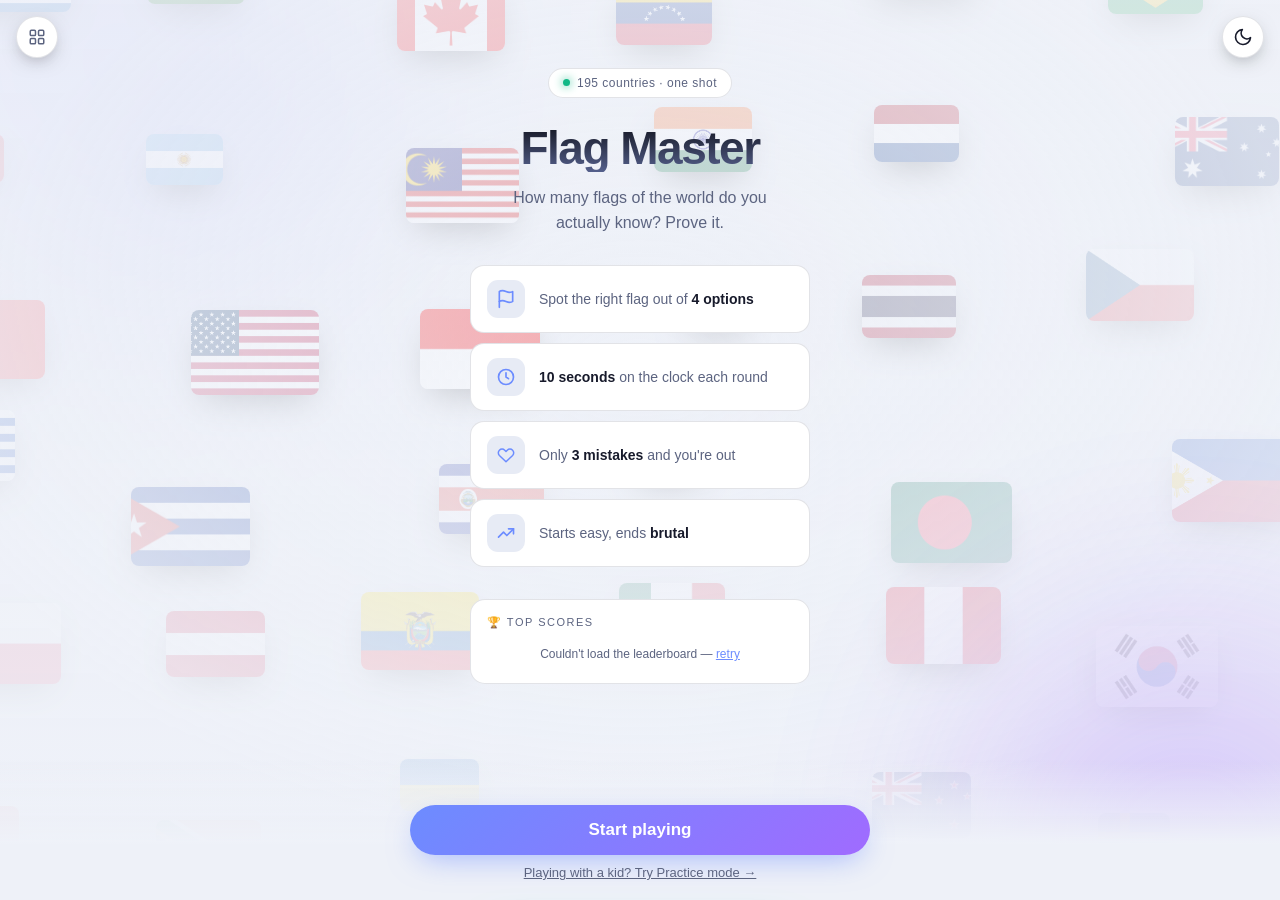
==== commit 87e776c3: "build: wire difficulty.js and endless label into the math-master bundle" ====
--- a/index.html
+++ b/index.html
@@ -754,8 +754,9 @@
 <div class="toast" id="toast"><span id="ic-check"></span>Copied — go challenge your friends</div>
 
 <script>
-const GAMES = [{"id":"flag-master","enabled":true,"outputDir":".","url":"/","assetPrefix":"","icon":"🏁","title":"Flag&nbsp;Master","titlePlain":"Flag Master","tagline":"How many flags of the world do you actually know? Prove it.","storagePrefix":"flagmaster","leaderboardGame":"flags","analyticsId":"flags","gameUrl":"https://vitoraa.github.io/flag-master/","crossPromoUrl":"capital-master/","crossPromoTargetId":"capital-master","crossPromoHeading":"Know your capitals too?","crossPromoBody":"Try Capital Master — same streaks, new map","crossPromoIcon":"globe","arcadeGradient":"radial-gradient(circle at 30% 30%, #6c8cff, #3a4ab0 70%)","itemCount":195,"itemNoun":"countries","unitSingular":"flag","unitPlural":"flags","promptCounterLabel":"Flag","promptCounterLabelPt":"Bandeira","practiceCfgLabel":"Flags","initialTheme":"light","levels":{"1":"Warming up","2":"Getting tricky","3":"Flag nerd zone","4":"Very hard"},"levelsPt":{"1":"A aquecer","2":"A ficar difícil","3":"Fera das bandeiras","4":"Muito difícil"},"trackAnswerEvent":"flag_answered","ranks":[{"min":60,"icon":"globe","emoji":"🌍","en":["World Legend","Do you work at the UN?"],"pt":["Lenda Mundial","Trabalhas na ONU?"]},{"min":40,"icon":"crown","emoji":"🏆","en":["Flag Master","Genuinely elite. Respect."],"pt":["Mestre das Bandeiras","Verdadeiramente de elite. Respeito."]},{"min":25,"icon":"medal","emoji":"🥇","en":["Globetrotter","You know your way around a map."],"pt":["Globetrotter","Sabes mesmo orientar-te num mapa."]},{"min":15,"icon":"medal","emoji":"🥈","en":["Traveler","Solid geography instincts."],"pt":["Viajante","Bom instinto de geografia."]},{"min":8,"icon":"plane","emoji":"🧳","en":["Tourist","Not bad — the world is big."],"pt":["Turista","Nada mau — o mundo é grande."]},{"min":0,"icon":"compass","emoji":"🧭","en":["Lost Tourist","Time to spin the globe some more."],"pt":["Turista Perdido","Hora de rodar mais um pouco o globo."]}]},{"id":"capital-master","enabled":true,"outputDir":"capital-master","url":"capital-master/","assetPrefix":"../","icon":"🌍","title":"Capital&nbsp;Master","titlePlain":"Capital Master","tagline":"How many capital cities of the world do you actually know? Prove it.","storagePrefix":"capitalmaster","leaderboardGame":"capitals","analyticsId":"capital-master","gameUrl":"https://vitoraa.github.io/flag-master/capital-master/","crossPromoUrl":"../","crossPromoTargetId":"flags","crossPromoHeading":"Know your flags too?","crossPromoBody":"Try Flag Master — same streaks, new challenge","crossPromoIcon":"flag","arcadeGradient":"radial-gradient(circle at 30% 30%, #2fe0a0, #12805e 70%)","itemCount":108,"itemNoun":"countries","unitSingular":"capital","unitPlural":"capitals","promptCounterLabel":"Country","practiceCfgLabel":"Countries","initialTheme":"dark","levels":{"1":"Warming up","2":"Getting tricky","3":"Capital nerd zone","4":"Very hard"},"trackAnswerEvent":"capital_answered","ranks":[{"min":60,"icon":"globe","emoji":"🌍","en":["World Legend","Do you work at the UN?"]},{"min":40,"icon":"crown","emoji":"🏆","en":["Capital Master","Genuinely elite. Respect."]},{"min":25,"icon":"medal","emoji":"🥇","en":["Globetrotter","You know your way around a map."]},{"min":15,"icon":"medal","emoji":"🥈","en":["Traveler","Solid geography instincts."]},{"min":8,"icon":"plane","emoji":"🧳","en":["Tourist","Not bad — the world is big."]},{"min":0,"icon":"compass","emoji":"🧭","en":["Lost Tourist","Time to spin the globe some more."]}]},{"id":"math-master","enabled":true,"outputDir":"math-master","url":"math-master/","assetPrefix":"../","icon":"➗","title":"Math&nbsp;Master","titlePlain":"Math Master","tagline":"How fast can you crunch the numbers? Prove it.","storagePrefix":"mathmaster","leaderboardGame":"math","analyticsId":"math-master","gameUrl":"https://vitoraa.github.io/flag-master/math-master/","crossPromoUrl":"../","crossPromoTargetId":"flag-master","crossPromoHeading":"Know your flags too?","crossPromoBody":"Try Flag Master — same streaks, new challenge","crossPromoIcon":"flag","arcadeGradient":"radial-gradient(circle at 30% 30%, #ffb86b, #b3541e 70%)","itemCount":100,"itemNoun":"problems","unitSingular":"problem","unitPlural":"problems","promptCounterLabel":"Problem","practiceCfgLabel":"Problems","initialTheme":"light","levels":{"1":"Warming up","2":"Times tables","3":"Leveling up","4":"Getting tricky","5":"Math nerd zone","6":"Very hard"},"trackAnswerEvent":"math_answered","ranks":[{"min":60,"icon":"globe","emoji":"🧮","en":["Math Legend","Are you secretly a calculator?"]},{"min":40,"icon":"crown","emoji":"🏆","en":["Math Master","Genuinely elite. Respect."]},{"min":25,"icon":"medal","emoji":"🥇","en":["Number Cruncher","You chew through equations."]},{"min":15,"icon":"medal","emoji":"🥈","en":["Quick Thinker","Solid mental math instincts."]},{"min":8,"icon":"plane","emoji":"🧠","en":["Warming Up","Not bad — keep at it."]},{"min":0,"icon":"compass","emoji":"🔢","en":["Rusty","Time to dust off the times tables."]}]}];
+const GAMES = [{"id":"flag-master","enabled":true,"outputDir":".","url":"/","assetPrefix":"","icon":"🏁","title":"Flag&nbsp;Master","titlePlain":"Flag Master","tagline":"How many flags of the world do you actually know? Prove it.","storagePrefix":"flagmaster","leaderboardGame":"flags","analyticsId":"flags","gameUrl":"https://vitoraa.github.io/flag-master/","crossPromoUrl":"capital-master/","crossPromoTargetId":"capital-master","crossPromoHeading":"Know your capitals too?","crossPromoBody":"Try Capital Master — same streaks, new map","crossPromoIcon":"globe","arcadeGradient":"radial-gradient(circle at 30% 30%, #6c8cff, #3a4ab0 70%)","itemCount":195,"itemNoun":"countries","unitSingular":"flag","unitPlural":"flags","promptCounterLabel":"Flag","promptCounterLabelPt":"Bandeira","practiceCfgLabel":"Flags","initialTheme":"light","levels":{"1":"Warming up","2":"Getting tricky","3":"Flag nerd zone","4":"Very hard"},"levelsPt":{"1":"A aquecer","2":"A ficar difícil","3":"Fera das bandeiras","4":"Muito difícil"},"trackAnswerEvent":"flag_answered","ranks":[{"min":60,"icon":"globe","emoji":"🌍","en":["World Legend","Do you work at the UN?"],"pt":["Lenda Mundial","Trabalhas na ONU?"]},{"min":40,"icon":"crown","emoji":"🏆","en":["Flag Master","Genuinely elite. Respect."],"pt":["Mestre das Bandeiras","Verdadeiramente de elite. Respeito."]},{"min":25,"icon":"medal","emoji":"🥇","en":["Globetrotter","You know your way around a map."],"pt":["Globetrotter","Sabes mesmo orientar-te num mapa."]},{"min":15,"icon":"medal","emoji":"🥈","en":["Traveler","Solid geography instincts."],"pt":["Viajante","Bom instinto de geografia."]},{"min":8,"icon":"plane","emoji":"🧳","en":["Tourist","Not bad — the world is big."],"pt":["Turista","Nada mau — o mundo é grande."]},{"min":0,"icon":"compass","emoji":"🧭","en":["Lost Tourist","Time to spin the globe some more."],"pt":["Turista Perdido","Hora de rodar mais um pouco o globo."]}]},{"id":"capital-master","enabled":true,"outputDir":"capital-master","url":"capital-master/","assetPrefix":"../","icon":"🌍","title":"Capital&nbsp;Master","titlePlain":"Capital Master","tagline":"How many capital cities of the world do you actually know? Prove it.","storagePrefix":"capitalmaster","leaderboardGame":"capitals","analyticsId":"capital-master","gameUrl":"https://vitoraa.github.io/flag-master/capital-master/","crossPromoUrl":"../","crossPromoTargetId":"flags","crossPromoHeading":"Know your flags too?","crossPromoBody":"Try Flag Master — same streaks, new challenge","crossPromoIcon":"flag","arcadeGradient":"radial-gradient(circle at 30% 30%, #2fe0a0, #12805e 70%)","itemCount":108,"itemNoun":"countries","unitSingular":"capital","unitPlural":"capitals","promptCounterLabel":"Country","practiceCfgLabel":"Countries","initialTheme":"dark","levels":{"1":"Warming up","2":"Getting tricky","3":"Capital nerd zone","4":"Very hard"},"trackAnswerEvent":"capital_answered","ranks":[{"min":60,"icon":"globe","emoji":"🌍","en":["World Legend","Do you work at the UN?"]},{"min":40,"icon":"crown","emoji":"🏆","en":["Capital Master","Genuinely elite. Respect."]},{"min":25,"icon":"medal","emoji":"🥇","en":["Globetrotter","You know your way around a map."]},{"min":15,"icon":"medal","emoji":"🥈","en":["Traveler","Solid geography instincts."]},{"min":8,"icon":"plane","emoji":"🧳","en":["Tourist","Not bad — the world is big."]},{"min":0,"icon":"compass","emoji":"🧭","en":["Lost Tourist","Time to spin the globe some more."]}]},{"id":"math-master","enabled":true,"outputDir":"math-master","url":"math-master/","assetPrefix":"../","icon":"➗","title":"Math&nbsp;Master","titlePlain":"Math Master","tagline":"How fast can you crunch the numbers? Prove it.","storagePrefix":"mathmaster","leaderboardGame":"math","analyticsId":"math-master","gameUrl":"https://vitoraa.github.io/flag-master/math-master/","crossPromoUrl":"../","crossPromoTargetId":"flag-master","crossPromoHeading":"Know your flags too?","crossPromoBody":"Try Flag Master — same streaks, new challenge","crossPromoIcon":"flag","arcadeGradient":"radial-gradient(circle at 30% 30%, #ffb86b, #b3541e 70%)","itemCount":100,"itemCountLabel":"Endless","itemNoun":"problems","unitSingular":"problem","unitPlural":"problems","promptCounterLabel":"Problem","practiceCfgLabel":"Problems","initialTheme":"light","levels":{"1":"Warming up","2":"Times tables","3":"Leveling up","4":"Getting tricky","5":"Math nerd zone","6":"Very hard","7":"Fill the blank","8":"Two steps","9":"Mind the order","10":"Brain melter"},"trackAnswerEvent":"math_answered","ranks":[{"min":60,"icon":"globe","emoji":"🧮","en":["Math Legend","Are you secretly a calculator?"]},{"min":40,"icon":"crown","emoji":"🏆","en":["Math Master","Genuinely elite. Respect."]},{"min":25,"icon":"medal","emoji":"🥇","en":["Number Cruncher","You chew through equations."]},{"min":15,"icon":"medal","emoji":"🥈","en":["Quick Thinker","Solid mental math instincts."]},{"min":8,"icon":"plane","emoji":"🧠","en":["Warming Up","Not bad — keep at it."]},{"min":0,"icon":"compass","emoji":"🔢","en":["Rusty","Time to dust off the times tables."]}]}];
 const GAME = GAMES.find(g => g.id === "flag-master");
+
 // [code, name, tier]  tier 1 = famous, 2 = medium, 3 = hard, 4 = very hard
 GAME.items = [
   ["us","United States",1],["br","Brazil",1],["fr","France",1],["de","Germany",1],
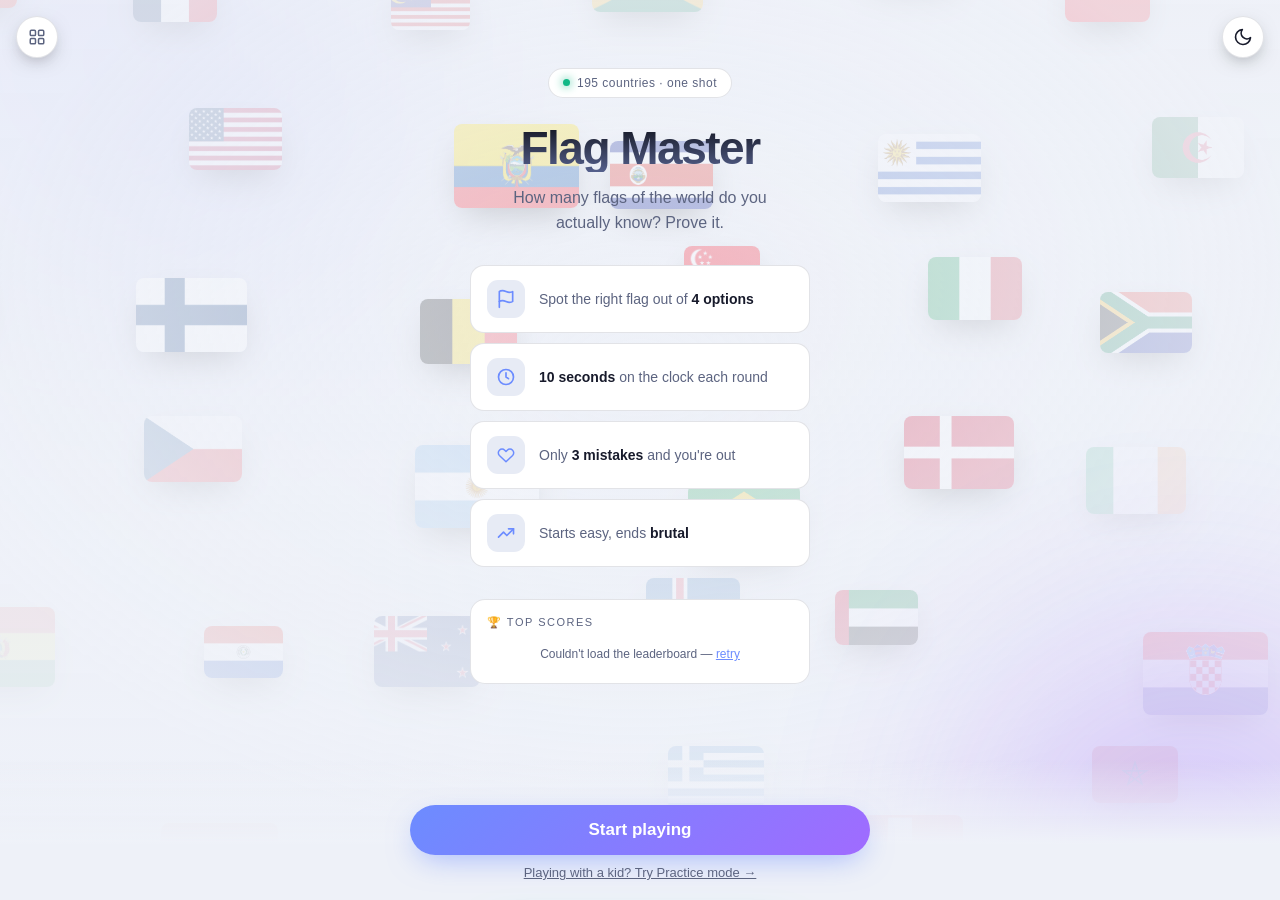
==== commit 8bbd723e: "fix(math-master): update start-screen rule text to match tier-scaled timer The start screen still ad" ====
--- a/index.html
+++ b/index.html
@@ -754,7 +754,7 @@
 <div class="toast" id="toast"><span id="ic-check"></span>Copied — go challenge your friends</div>
 
 <script>
-const GAMES = [{"id":"flag-master","enabled":true,"outputDir":".","url":"/","assetPrefix":"","icon":"🏁","title":"Flag&nbsp;Master","titlePlain":"Flag Master","tagline":"How many flags of the world do you actually know? Prove it.","storagePrefix":"flagmaster","leaderboardGame":"flags","analyticsId":"flags","gameUrl":"https://vitoraa.github.io/flag-master/","crossPromoUrl":"capital-master/","crossPromoTargetId":"capital-master","crossPromoHeading":"Know your capitals too?","crossPromoBody":"Try Capital Master — same streaks, new map","crossPromoIcon":"globe","arcadeGradient":"radial-gradient(circle at 30% 30%, #6c8cff, #3a4ab0 70%)","itemCount":195,"itemNoun":"countries","unitSingular":"flag","unitPlural":"flags","promptCounterLabel":"Flag","promptCounterLabelPt":"Bandeira","practiceCfgLabel":"Flags","initialTheme":"light","levels":{"1":"Warming up","2":"Getting tricky","3":"Flag nerd zone","4":"Very hard"},"levelsPt":{"1":"A aquecer","2":"A ficar difícil","3":"Fera das bandeiras","4":"Muito difícil"},"trackAnswerEvent":"flag_answered","ranks":[{"min":60,"icon":"globe","emoji":"🌍","en":["World Legend","Do you work at the UN?"],"pt":["Lenda Mundial","Trabalhas na ONU?"]},{"min":40,"icon":"crown","emoji":"🏆","en":["Flag Master","Genuinely elite. Respect."],"pt":["Mestre das Bandeiras","Verdadeiramente de elite. Respeito."]},{"min":25,"icon":"medal","emoji":"🥇","en":["Globetrotter","You know your way around a map."],"pt":["Globetrotter","Sabes mesmo orientar-te num mapa."]},{"min":15,"icon":"medal","emoji":"🥈","en":["Traveler","Solid geography instincts."],"pt":["Viajante","Bom instinto de geografia."]},{"min":8,"icon":"plane","emoji":"🧳","en":["Tourist","Not bad — the world is big."],"pt":["Turista","Nada mau — o mundo é grande."]},{"min":0,"icon":"compass","emoji":"🧭","en":["Lost Tourist","Time to spin the globe some more."],"pt":["Turista Perdido","Hora de rodar mais um pouco o globo."]}]},{"id":"capital-master","enabled":true,"outputDir":"capital-master","url":"capital-master/","assetPrefix":"../","icon":"🌍","title":"Capital&nbsp;Master","titlePlain":"Capital Master","tagline":"How many capital cities of the world do you actually know? Prove it.","storagePrefix":"capitalmaster","leaderboardGame":"capitals","analyticsId":"capital-master","gameUrl":"https://vitoraa.github.io/flag-master/capital-master/","crossPromoUrl":"../","crossPromoTargetId":"flags","crossPromoHeading":"Know your flags too?","crossPromoBody":"Try Flag Master — same streaks, new challenge","crossPromoIcon":"flag","arcadeGradient":"radial-gradient(circle at 30% 30%, #2fe0a0, #12805e 70%)","itemCount":108,"itemNoun":"countries","unitSingular":"capital","unitPlural":"capitals","promptCounterLabel":"Country","practiceCfgLabel":"Countries","initialTheme":"dark","levels":{"1":"Warming up","2":"Getting tricky","3":"Capital nerd zone","4":"Very hard"},"trackAnswerEvent":"capital_answered","ranks":[{"min":60,"icon":"globe","emoji":"🌍","en":["World Legend","Do you work at the UN?"]},{"min":40,"icon":"crown","emoji":"🏆","en":["Capital Master","Genuinely elite. Respect."]},{"min":25,"icon":"medal","emoji":"🥇","en":["Globetrotter","You know your way around a map."]},{"min":15,"icon":"medal","emoji":"🥈","en":["Traveler","Solid geography instincts."]},{"min":8,"icon":"plane","emoji":"🧳","en":["Tourist","Not bad — the world is big."]},{"min":0,"icon":"compass","emoji":"🧭","en":["Lost Tourist","Time to spin the globe some more."]}]},{"id":"math-master","enabled":true,"outputDir":"math-master","url":"math-master/","assetPrefix":"../","icon":"➗","title":"Math&nbsp;Master","titlePlain":"Math Master","tagline":"How fast can you crunch the numbers? Prove it.","storagePrefix":"mathmaster","leaderboardGame":"math","analyticsId":"math-master","gameUrl":"https://vitoraa.github.io/flag-master/math-master/","crossPromoUrl":"../","crossPromoTargetId":"flag-master","crossPromoHeading":"Know your flags too?","crossPromoBody":"Try Flag Master — same streaks, new challenge","crossPromoIcon":"flag","arcadeGradient":"radial-gradient(circle at 30% 30%, #ffb86b, #b3541e 70%)","itemCount":100,"itemCountLabel":"Endless","itemNoun":"problems","unitSingular":"problem","unitPlural":"problems","promptCounterLabel":"Problem","practiceCfgLabel":"Problems","initialTheme":"light","levels":{"1":"Warming up","2":"Times tables","3":"Leveling up","4":"Getting tricky","5":"Math nerd zone","6":"Very hard","7":"Fill the blank","8":"Two steps","9":"Mind the order","10":"Brain melter"},"trackAnswerEvent":"math_answered","ranks":[{"min":60,"icon":"globe","emoji":"🧮","en":["Math Legend","Are you secretly a calculator?"]},{"min":40,"icon":"crown","emoji":"🏆","en":["Math Master","Genuinely elite. Respect."]},{"min":25,"icon":"medal","emoji":"🥇","en":["Number Cruncher","You chew through equations."]},{"min":15,"icon":"medal","emoji":"🥈","en":["Quick Thinker","Solid mental math instincts."]},{"min":8,"icon":"plane","emoji":"🧠","en":["Warming Up","Not bad — keep at it."]},{"min":0,"icon":"compass","emoji":"🔢","en":["Rusty","Time to dust off the times tables."]}]}];
+const GAMES = [{"id":"flag-master","enabled":true,"outputDir":".","url":"/","assetPrefix":"","icon":"🏁","title":"Flag&nbsp;Master","titlePlain":"Flag Master","tagline":"How many flags of the world do you actually know? Prove it.","storagePrefix":"flagmaster","leaderboardGame":"flags","analyticsId":"flags","gameUrl":"https://vitoraa.github.io/flag-master/","crossPromoUrl":"capital-master/","crossPromoTargetId":"capital-master","crossPromoHeading":"Know your capitals too?","crossPromoBody":"Try Capital Master — same streaks, new map","crossPromoIcon":"globe","arcadeGradient":"radial-gradient(circle at 30% 30%, #6c8cff, #3a4ab0 70%)","itemCount":195,"itemNoun":"countries","unitSingular":"flag","unitPlural":"flags","promptCounterLabel":"Flag","promptCounterLabelPt":"Bandeira","practiceCfgLabel":"Flags","initialTheme":"light","levels":{"1":"Warming up","2":"Getting tricky","3":"Flag nerd zone","4":"Very hard"},"levelsPt":{"1":"A aquecer","2":"A ficar difícil","3":"Fera das bandeiras","4":"Muito difícil"},"trackAnswerEvent":"flag_answered","ranks":[{"min":60,"icon":"globe","emoji":"🌍","en":["World Legend","Do you work at the UN?"],"pt":["Lenda Mundial","Trabalhas na ONU?"]},{"min":40,"icon":"crown","emoji":"🏆","en":["Flag Master","Genuinely elite. Respect."],"pt":["Mestre das Bandeiras","Verdadeiramente de elite. Respeito."]},{"min":25,"icon":"medal","emoji":"🥇","en":["Globetrotter","You know your way around a map."],"pt":["Globetrotter","Sabes mesmo orientar-te num mapa."]},{"min":15,"icon":"medal","emoji":"🥈","en":["Traveler","Solid geography instincts."],"pt":["Viajante","Bom instinto de geografia."]},{"min":8,"icon":"plane","emoji":"🧳","en":["Tourist","Not bad — the world is big."],"pt":["Turista","Nada mau — o mundo é grande."]},{"min":0,"icon":"compass","emoji":"🧭","en":["Lost Tourist","Time to spin the globe some more."],"pt":["Turista Perdido","Hora de rodar mais um pouco o globo."]}]},{"id":"capital-master","enabled":true,"outputDir":"capital-master","url":"capital-master/","assetPrefix":"../","icon":"🌍","title":"Capital&nbsp;Master","titlePlain":"Capital Master","tagline":"How many capital cities of the world do you actually know? Prove it.","storagePrefix":"capitalmaster","leaderboardGame":"capitals","analyticsId":"capital-master","gameUrl":"https://vitoraa.github.io/flag-master/capital-master/","crossPromoUrl":"../","crossPromoTargetId":"flags","crossPromoHeading":"Know your flags too?","crossPromoBody":"Try Flag Master — same streaks, new challenge","crossPromoIcon":"flag","arcadeGradient":"radial-gradient(circle at 30% 30%, #2fe0a0, #12805e 70%)","itemCount":108,"itemNoun":"countries","unitSingular":"capital","unitPlural":"capitals","promptCounterLabel":"Country","practiceCfgLabel":"Countries","initialTheme":"dark","levels":{"1":"Warming up","2":"Getting tricky","3":"Capital nerd zone","4":"Very hard"},"trackAnswerEvent":"capital_answered","ranks":[{"min":60,"icon":"globe","emoji":"🌍","en":["World Legend","Do you work at the UN?"]},{"min":40,"icon":"crown","emoji":"🏆","en":["Capital Master","Genuinely elite. Respect."]},{"min":25,"icon":"medal","emoji":"🥇","en":["Globetrotter","You know your way around a map."]},{"min":15,"icon":"medal","emoji":"🥈","en":["Traveler","Solid geography instincts."]},{"min":8,"icon":"plane","emoji":"🧳","en":["Tourist","Not bad — the world is big."]},{"min":0,"icon":"compass","emoji":"🧭","en":["Lost Tourist","Time to spin the globe some more."]}]},{"id":"math-master","enabled":true,"outputDir":"math-master","url":"math-master/","assetPrefix":"../","icon":"➗","title":"Math&nbsp;Master","titlePlain":"Math Master","tagline":"How fast can you crunch the numbers? Prove it.","storagePrefix":"mathmaster","leaderboardGame":"math","analyticsId":"math-master","gameUrl":"https://vitoraa.github.io/flag-master/math-master/","crossPromoUrl":"../","crossPromoTargetId":"flag-master","crossPromoHeading":"Know your flags too?","crossPromoBody":"Try Flag Master — same streaks, new challenge","crossPromoIcon":"flag","arcadeGradient":"radial-gradient(circle at 30% 30%, #ffb86b, #b3541e 70%)","itemCount":100,"itemCountLabel":"Endless","timerRuleText":"\u003cb>6-18s\u003c/b> on the clock — less on easy, more on hard","itemNoun":"problems","unitSingular":"problem","unitPlural":"problems","promptCounterLabel":"Problem","practiceCfgLabel":"Problems","initialTheme":"light","levels":{"1":"Warming up","2":"Times tables","3":"Leveling up","4":"Getting tricky","5":"Math nerd zone","6":"Very hard","7":"Fill the blank","8":"Two steps","9":"Mind the order","10":"Brain melter"},"trackAnswerEvent":"math_answered","ranks":[{"min":60,"icon":"globe","emoji":"🧮","en":["Math Legend","Are you secretly a calculator?"]},{"min":40,"icon":"crown","emoji":"🏆","en":["Math Master","Genuinely elite. Respect."]},{"min":25,"icon":"medal","emoji":"🥇","en":["Number Cruncher","You chew through equations."]},{"min":15,"icon":"medal","emoji":"🥈","en":["Quick Thinker","Solid mental math instincts."]},{"min":8,"icon":"plane","emoji":"🧠","en":["Warming Up","Not bad — keep at it."]},{"min":0,"icon":"compass","emoji":"🔢","en":["Rusty","Time to dust off the times tables."]}]}];
 const GAME = GAMES.find(g => g.id === "flag-master");
 
 // [code, name, tier]  tier 1 = famous, 2 = medium, 3 = hard, 4 = very hard
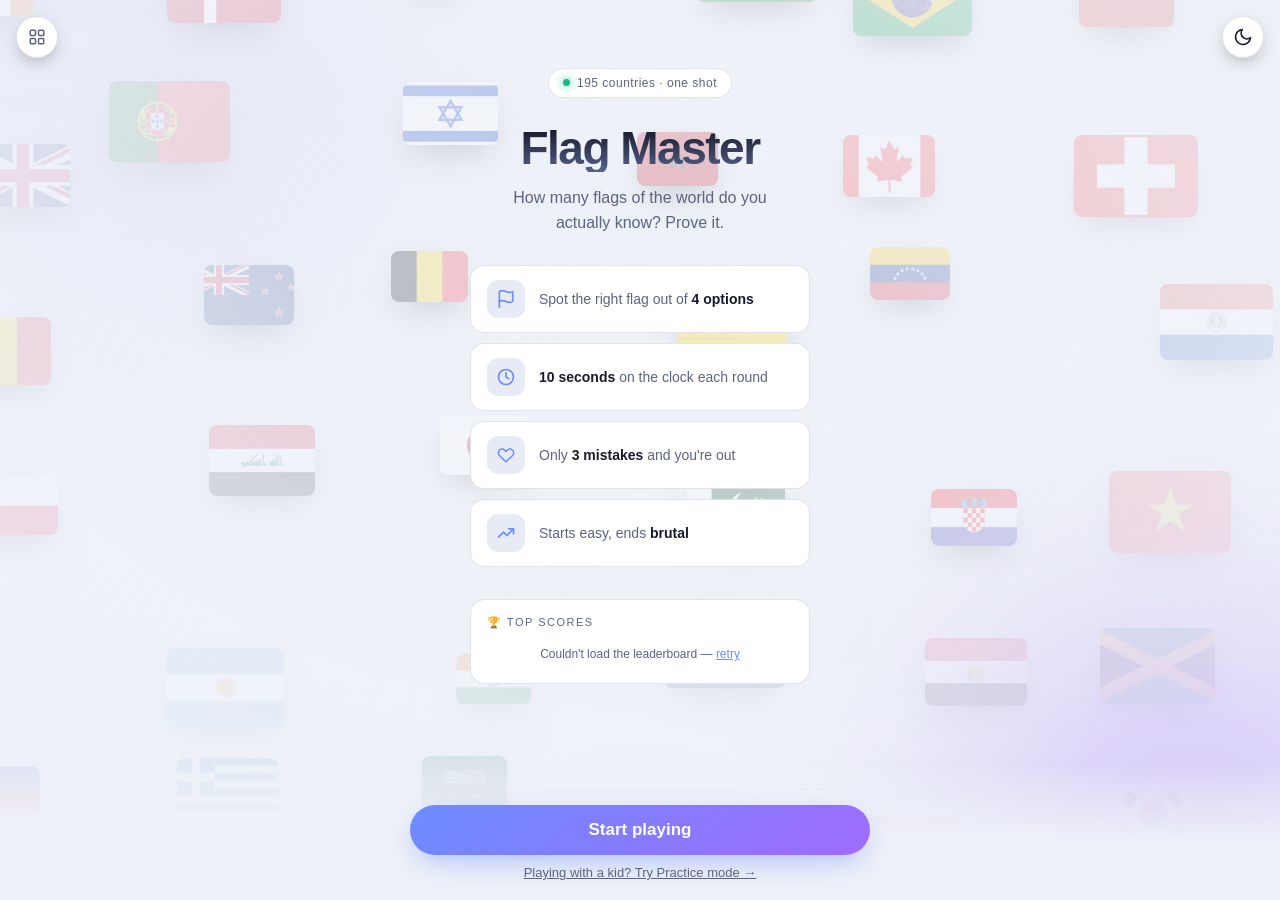
==== commit 0041d514: "fix: stop new-best banner from peeking at top of screen The banner's hidden offset left a sub-pixel " ====
--- a/index.html
+++ b/index.html
@@ -315,14 +315,15 @@
 
   .new-best-banner {
     position: fixed; top: 16px; left: 50%; z-index: 30;
-    transform: translateX(-50%) translateY(-140%);
+    transform: translateX(-50%) translateY(-24px);
+    opacity: 0;
     background: linear-gradient(135deg, var(--gold), #ffb020); color: #3a2200;
     font-weight: 800; font-size: 14px; padding: 10px 20px; border-radius: 999px;
     box-shadow: 0 10px 30px -8px rgba(255,209,102,.6);
-    transition: transform .4s cubic-bezier(.2,.9,.3,1.2);
+    transition: transform .4s cubic-bezier(.2,.9,.3,1.2), opacity .3s ease;
     pointer-events: none; white-space: nowrap;
   }
-  .new-best-banner.show { transform: translateX(-50%) translateY(0); }
+  .new-best-banner.show { transform: translateX(-50%) translateY(0); opacity: 1; }
 
   .timerbar { height: 6px; border-radius: 99px; background: var(--surface-2); overflow: hidden; margin-bottom: 24px; }
   .timerbar i {
@@ -754,9 +755,8 @@
 <div class="toast" id="toast"><span id="ic-check"></span>Copied — go challenge your friends</div>
 
 <script>
-const GAMES = [{"id":"flag-master","enabled":true,"outputDir":".","url":"/","assetPrefix":"","icon":"🏁","title":"Flag&nbsp;Master","titlePlain":"Flag Master","tagline":"How many flags of the world do you actually know? Prove it.","storagePrefix":"flagmaster","leaderboardGame":"flags","analyticsId":"flags","gameUrl":"https://vitoraa.github.io/flag-master/","crossPromoUrl":"capital-master/","crossPromoTargetId":"capital-master","crossPromoHeading":"Know your capitals too?","crossPromoBody":"Try Capital Master — same streaks, new map","crossPromoIcon":"globe","arcadeGradient":"radial-gradient(circle at 30% 30%, #6c8cff, #3a4ab0 70%)","itemCount":195,"itemNoun":"countries","unitSingular":"flag","unitPlural":"flags","promptCounterLabel":"Flag","promptCounterLabelPt":"Bandeira","practiceCfgLabel":"Flags","initialTheme":"light","levels":{"1":"Warming up","2":"Getting tricky","3":"Flag nerd zone","4":"Very hard"},"levelsPt":{"1":"A aquecer","2":"A ficar difícil","3":"Fera das bandeiras","4":"Muito difícil"},"trackAnswerEvent":"flag_answered","ranks":[{"min":60,"icon":"globe","emoji":"🌍","en":["World Legend","Do you work at the UN?"],"pt":["Lenda Mundial","Trabalhas na ONU?"]},{"min":40,"icon":"crown","emoji":"🏆","en":["Flag Master","Genuinely elite. Respect."],"pt":["Mestre das Bandeiras","Verdadeiramente de elite. Respeito."]},{"min":25,"icon":"medal","emoji":"🥇","en":["Globetrotter","You know your way around a map."],"pt":["Globetrotter","Sabes mesmo orientar-te num mapa."]},{"min":15,"icon":"medal","emoji":"🥈","en":["Traveler","Solid geography instincts."],"pt":["Viajante","Bom instinto de geografia."]},{"min":8,"icon":"plane","emoji":"🧳","en":["Tourist","Not bad — the world is big."],"pt":["Turista","Nada mau — o mundo é grande."]},{"min":0,"icon":"compass","emoji":"🧭","en":["Lost Tourist","Time to spin the globe some more."],"pt":["Turista Perdido","Hora de rodar mais um pouco o globo."]}]},{"id":"capital-master","enabled":true,"outputDir":"capital-master","url":"capital-master/","assetPrefix":"../","icon":"🌍","title":"Capital&nbsp;Master","titlePlain":"Capital Master","tagline":"How many capital cities of the world do you actually know? Prove it.","storagePrefix":"capitalmaster","leaderboardGame":"capitals","analyticsId":"capital-master","gameUrl":"https://vitoraa.github.io/flag-master/capital-master/","crossPromoUrl":"../","crossPromoTargetId":"flags","crossPromoHeading":"Know your flags too?","crossPromoBody":"Try Flag Master — same streaks, new challenge","crossPromoIcon":"flag","arcadeGradient":"radial-gradient(circle at 30% 30%, #2fe0a0, #12805e 70%)","itemCount":108,"itemNoun":"countries","unitSingular":"capital","unitPlural":"capitals","promptCounterLabel":"Country","practiceCfgLabel":"Countries","initialTheme":"dark","levels":{"1":"Warming up","2":"Getting tricky","3":"Capital nerd zone","4":"Very hard"},"trackAnswerEvent":"capital_answered","ranks":[{"min":60,"icon":"globe","emoji":"🌍","en":["World Legend","Do you work at the UN?"]},{"min":40,"icon":"crown","emoji":"🏆","en":["Capital Master","Genuinely elite. Respect."]},{"min":25,"icon":"medal","emoji":"🥇","en":["Globetrotter","You know your way around a map."]},{"min":15,"icon":"medal","emoji":"🥈","en":["Traveler","Solid geography instincts."]},{"min":8,"icon":"plane","emoji":"🧳","en":["Tourist","Not bad — the world is big."]},{"min":0,"icon":"compass","emoji":"🧭","en":["Lost Tourist","Time to spin the globe some more."]}]},{"id":"math-master","enabled":true,"outputDir":"math-master","url":"math-master/","assetPrefix":"../","icon":"➗","title":"Math&nbsp;Master","titlePlain":"Math Master","tagline":"How fast can you crunch the numbers? Prove it.","storagePrefix":"mathmaster","leaderboardGame":"math","analyticsId":"math-master","gameUrl":"https://vitoraa.github.io/flag-master/math-master/","crossPromoUrl":"../","crossPromoTargetId":"flag-master","crossPromoHeading":"Know your flags too?","crossPromoBody":"Try Flag Master — same streaks, new challenge","crossPromoIcon":"flag","arcadeGradient":"radial-gradient(circle at 30% 30%, #ffb86b, #b3541e 70%)","itemCount":100,"itemCountLabel":"Endless","timerRuleText":"\u003cb>6-18s\u003c/b> on the clock — less on easy, more on hard","itemNoun":"problems","unitSingular":"problem","unitPlural":"problems","promptCounterLabel":"Problem","practiceCfgLabel":"Problems","initialTheme":"light","levels":{"1":"Warming up","2":"Times tables","3":"Leveling up","4":"Getting tricky","5":"Math nerd zone","6":"Very hard","7":"Fill the blank","8":"Two steps","9":"Mind the order","10":"Brain melter"},"trackAnswerEvent":"math_answered","ranks":[{"min":60,"icon":"globe","emoji":"🧮","en":["Math Legend","Are you secretly a calculator?"]},{"min":40,"icon":"crown","emoji":"🏆","en":["Math Master","Genuinely elite. Respect."]},{"min":25,"icon":"medal","emoji":"🥇","en":["Number Cruncher","You chew through equations."]},{"min":15,"icon":"medal","emoji":"🥈","en":["Quick Thinker","Solid mental math instincts."]},{"min":8,"icon":"plane","emoji":"🧠","en":["Warming Up","Not bad — keep at it."]},{"min":0,"icon":"compass","emoji":"🔢","en":["Rusty","Time to dust off the times tables."]}]}];
+const GAMES = [{"id":"flag-master","enabled":true,"outputDir":".","url":"/","assetPrefix":"","icon":"🏁","title":"Flag&nbsp;Master","titlePlain":"Flag Master","tagline":"How many flags of the world do you actually know? Prove it.","storagePrefix":"flagmaster","leaderboardGame":"flags","analyticsId":"flags","gameUrl":"https://vitoraa.github.io/flag-master/","crossPromoUrl":"capital-master/","crossPromoTargetId":"capital-master","crossPromoHeading":"Know your capitals too?","crossPromoBody":"Try Capital Master — same streaks, new map","crossPromoIcon":"globe","arcadeGradient":"radial-gradient(circle at 30% 30%, #6c8cff, #3a4ab0 70%)","itemCount":195,"itemNoun":"countries","unitSingular":"flag","unitPlural":"flags","promptCounterLabel":"Flag","promptCounterLabelPt":"Bandeira","practiceCfgLabel":"Flags","initialTheme":"light","levels":{"1":"Warming up","2":"Getting tricky","3":"Flag nerd zone","4":"Very hard"},"levelsPt":{"1":"A aquecer","2":"A ficar difícil","3":"Fera das bandeiras","4":"Muito difícil"},"trackAnswerEvent":"flag_answered","ranks":[{"min":60,"icon":"globe","emoji":"🌍","en":["World Legend","Do you work at the UN?"],"pt":["Lenda Mundial","Trabalhas na ONU?"]},{"min":40,"icon":"crown","emoji":"🏆","en":["Flag Master","Genuinely elite. Respect."],"pt":["Mestre das Bandeiras","Verdadeiramente de elite. Respeito."]},{"min":25,"icon":"medal","emoji":"🥇","en":["Globetrotter","You know your way around a map."],"pt":["Globetrotter","Sabes mesmo orientar-te num mapa."]},{"min":15,"icon":"medal","emoji":"🥈","en":["Traveler","Solid geography instincts."],"pt":["Viajante","Bom instinto de geografia."]},{"min":8,"icon":"plane","emoji":"🧳","en":["Tourist","Not bad — the world is big."],"pt":["Turista","Nada mau — o mundo é grande."]},{"min":0,"icon":"compass","emoji":"🧭","en":["Lost Tourist","Time to spin the globe some more."],"pt":["Turista Perdido","Hora de rodar mais um pouco o globo."]}]},{"id":"capital-master","enabled":true,"outputDir":"capital-master","url":"capital-master/","assetPrefix":"../","icon":"🌍","title":"Capital&nbsp;Master","titlePlain":"Capital Master","tagline":"How many capital cities of the world do you actually know? Prove it.","storagePrefix":"capitalmaster","leaderboardGame":"capitals","analyticsId":"capital-master","gameUrl":"https://vitoraa.github.io/flag-master/capital-master/","crossPromoUrl":"../","crossPromoTargetId":"flags","crossPromoHeading":"Know your flags too?","crossPromoBody":"Try Flag Master — same streaks, new challenge","crossPromoIcon":"flag","arcadeGradient":"radial-gradient(circle at 30% 30%, #2fe0a0, #12805e 70%)","itemCount":108,"itemNoun":"countries","unitSingular":"capital","unitPlural":"capitals","promptCounterLabel":"Country","practiceCfgLabel":"Countries","initialTheme":"dark","levels":{"1":"Warming up","2":"Getting tricky","3":"Capital nerd zone","4":"Very hard"},"trackAnswerEvent":"capital_answered","ranks":[{"min":60,"icon":"globe","emoji":"🌍","en":["World Legend","Do you work at the UN?"]},{"min":40,"icon":"crown","emoji":"🏆","en":["Capital Master","Genuinely elite. Respect."]},{"min":25,"icon":"medal","emoji":"🥇","en":["Globetrotter","You know your way around a map."]},{"min":15,"icon":"medal","emoji":"🥈","en":["Traveler","Solid geography instincts."]},{"min":8,"icon":"plane","emoji":"🧳","en":["Tourist","Not bad — the world is big."]},{"min":0,"icon":"compass","emoji":"🧭","en":["Lost Tourist","Time to spin the globe some more."]}]},{"id":"math-master","enabled":true,"outputDir":"math-master","url":"math-master/","assetPrefix":"../","icon":"➗","title":"Math&nbsp;Master","titlePlain":"Math Master","tagline":"How fast can you crunch the numbers? Prove it.","storagePrefix":"mathmaster","leaderboardGame":"math","analyticsId":"math-master","gameUrl":"https://vitoraa.github.io/flag-master/math-master/","crossPromoUrl":"../","crossPromoTargetId":"flag-master","crossPromoHeading":"Know your flags too?","crossPromoBody":"Try Flag Master — same streaks, new challenge","crossPromoIcon":"flag","arcadeGradient":"radial-gradient(circle at 30% 30%, #ffb86b, #b3541e 70%)","itemCount":100,"itemNoun":"problems","unitSingular":"problem","unitPlural":"problems","promptCounterLabel":"Problem","practiceCfgLabel":"Problems","initialTheme":"light","levels":{"1":"Warming up","2":"Times tables","3":"Leveling up","4":"Getting tricky","5":"Math nerd zone","6":"Very hard"},"trackAnswerEvent":"math_answered","ranks":[{"min":60,"icon":"globe","emoji":"🧮","en":["Math Legend","Are you secretly a calculator?"]},{"min":40,"icon":"crown","emoji":"🏆","en":["Math Master","Genuinely elite. Respect."]},{"min":25,"icon":"medal","emoji":"🥇","en":["Number Cruncher","You chew through equations."]},{"min":15,"icon":"medal","emoji":"🥈","en":["Quick Thinker","Solid mental math instincts."]},{"min":8,"icon":"plane","emoji":"🧠","en":["Warming Up","Not bad — keep at it."]},{"min":0,"icon":"compass","emoji":"🔢","en":["Rusty","Time to dust off the times tables."]}]}];
 const GAME = GAMES.find(g => g.id === "flag-master");
-
 // [code, name, tier]  tier 1 = famous, 2 = medium, 3 = hard, 4 = very hard
 GAME.items = [
   ["us","United States",1],["br","Brazil",1],["fr","France",1],["de","Germany",1],
@@ -980,7 +980,6 @@
 
 let queue = [], round = 0, lives = MAX_LIVES, score = 0;
 let streak = 0, bestStreak = 0, results = [], timerId = null, timeLeft = 0, locked = false, lockedAt = 0, nextRoundTimer = null;
-let roundBudget = ROUND_TIME;
 let newBestAnnounced = false;
 
 let practiceMode = false;
@@ -1034,9 +1033,7 @@
   track("game_started", practiceMode
     ? { mode: "practice", timer: practiceCfg.timer, lives: practiceCfg.lives, difficulty: practiceCfg.difficulty }
     : { mode: "standard" });
-  // Games that supply GAME.nextItem generate problems on demand and run
-  // endlessly, so there is no pool to pre-build.
-  queue = GAME.nextItem ? [] : buildQueue();
+  queue = buildQueue();
   round = 0;
   lives = (practiceMode && practiceCfg.lives === "unlimited") ? Infinity : MAX_LIVES;
   score = 0; streak = 0; bestStreak = 0; results = []; newBestAnnounced = false;
@@ -1135,18 +1132,9 @@
 }
 
 function nextRound() {
-  if (lives <= 0) return endGame();
-  if (!GAME.nextItem && round >= queue.length) return endGame();
+  if (lives <= 0 || round >= queue.length) return endGame();
   locked = false;
-  const answer = GAME.nextItem
-    ? GAME.nextItem({
-        round,
-        streak,
-        score,
-        practiceMode,
-        practiceDifficulty: practiceCfg.difficulty,
-      })
-    : queue[round];
+  const answer = queue[round];
   renderHud(answer);
   $("qnum").textContent = `${(locale === "pt" && GAME.promptCounterLabelPt) || GAME.promptCounterLabel} ${round + 1}`;
   GAME.renderPrompt(answer);
@@ -1160,13 +1148,12 @@
 
   clearInterval(timerId);
   const noTimer = practiceMode && practiceCfg.timer === "off";
-  roundBudget = GAME.roundTime ? GAME.roundTime(answer) : ROUND_TIME;
   if (noTimer) {
     $("timerbar").style.display = "none";
     timeLeft = Infinity;
   } else {
     $("timerbar").style.display = "";
-    timeLeft = roundBudget;
+    timeLeft = ROUND_TIME;
     updateTimerBar();
     timerId = setInterval(() => {
       timeLeft -= 0.1;
@@ -1177,7 +1164,7 @@
 }
 
 function updateTimerBar() {
-  const pct = Math.max(0, timeLeft / roundBudget * 100);
+  const pct = Math.max(0, timeLeft / ROUND_TIME * 100);
   const fill = $("timerfill");
   fill.style.width = pct + "%";
   fill.classList.toggle("danger", timeLeft <= 3);
@@ -1204,14 +1191,6 @@
   const f = $("feedback");
   f.textContent = text;
   f.className = `feedback show ${kind}`;
-}
-
-// Fraction of the round's budget the player used. 1 on timeout, and 1 when
-// the round had no timer at all, so an untimed round can never register as
-// a "fast" answer.
-function timeRatioNow() {
-  if (!Number.isFinite(timeLeft) || roundBudget <= 0) return 1;
-  return Math.min(1, Math.max(0, (roundBudget - timeLeft) / roundBudget));
 }
 
 function answerWith(btn, answer) {
@@ -1253,7 +1232,6 @@
     results.push("no");
     setFeedback(GAME.wrongAnswerText(answer, btn.dataset.key), "bad");
   }
-  if (GAME.onAnswer) GAME.onAnswer(answer, { correct, timedOut: false, timeRatio: timeRatioNow() });
   track(GAME.trackAnswerEvent, { result: correct ? "correct" : "incorrect", country: answer[0], tier: answer[2], streak, score, mode: practiceMode ? "practice" : "standard" });
   renderHud(answer);
   round++;
@@ -1273,7 +1251,6 @@
   lives--; streak = 0;
   results.push("to");
   setFeedback(locale === "pt" ? "Tempo esgotado" : "Out of time", "bad");
-  if (GAME.onAnswer) GAME.onAnswer(answer, { correct: false, timedOut: true, timeRatio: 1 });
   track(GAME.trackAnswerEvent, { result: "timeout", country: answer[0], tier: answer[2], streak, score, mode: practiceMode ? "practice" : "standard" });
   renderHud(answer);
   round++;
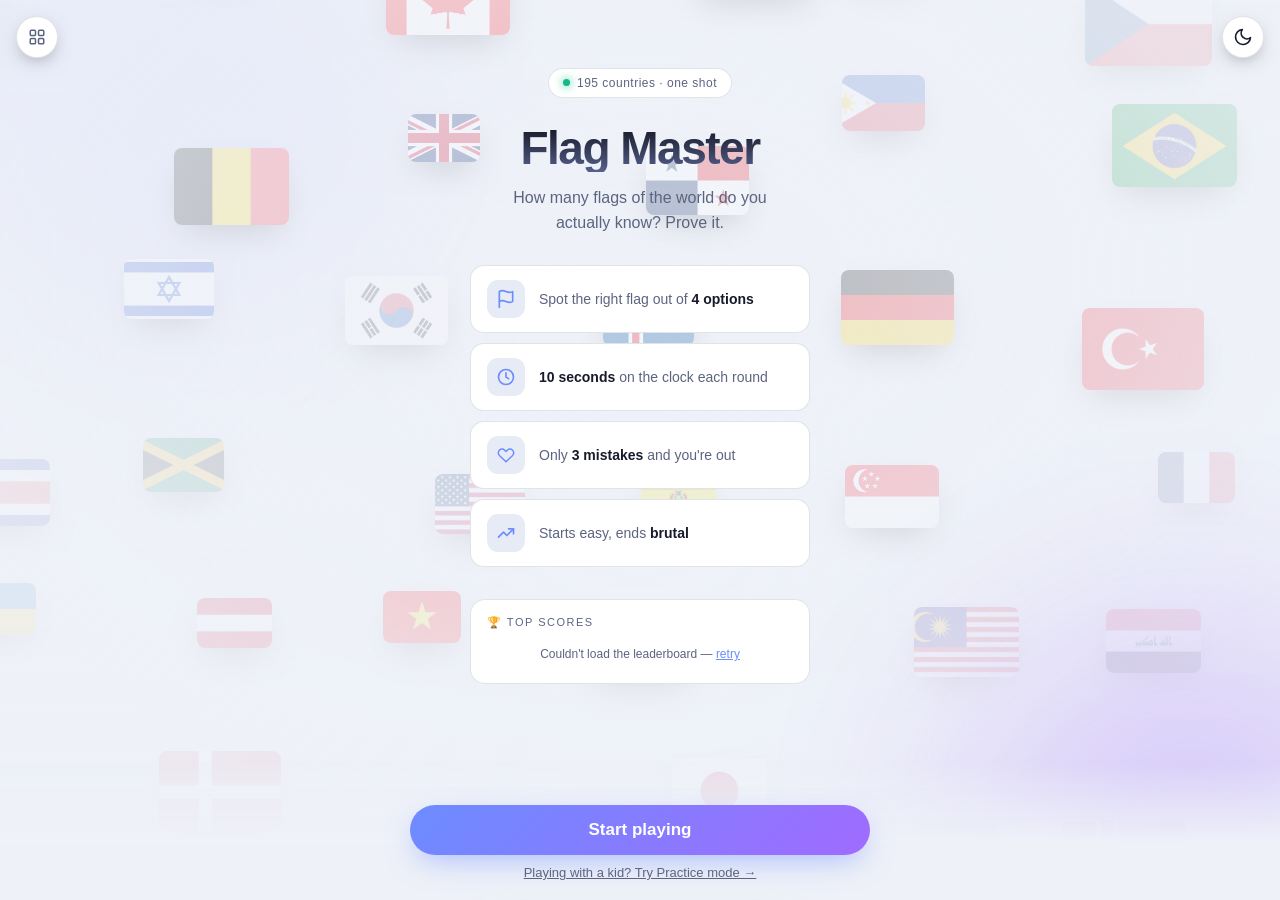
==== commit e953b0ab: "Merge remote-tracking branch 'origin/main' into claude/yellow-dark-theme-bug-1e6e8c" ====
--- a/index.html
+++ b/index.html
@@ -755,8 +755,9 @@
 <div class="toast" id="toast"><span id="ic-check"></span>Copied — go challenge your friends</div>
 
 <script>
-const GAMES = [{"id":"flag-master","enabled":true,"outputDir":".","url":"/","assetPrefix":"","icon":"🏁","title":"Flag&nbsp;Master","titlePlain":"Flag Master","tagline":"How many flags of the world do you actually know? Prove it.","storagePrefix":"flagmaster","leaderboardGame":"flags","analyticsId":"flags","gameUrl":"https://vitoraa.github.io/flag-master/","crossPromoUrl":"capital-master/","crossPromoTargetId":"capital-master","crossPromoHeading":"Know your capitals too?","crossPromoBody":"Try Capital Master — same streaks, new map","crossPromoIcon":"globe","arcadeGradient":"radial-gradient(circle at 30% 30%, #6c8cff, #3a4ab0 70%)","itemCount":195,"itemNoun":"countries","unitSingular":"flag","unitPlural":"flags","promptCounterLabel":"Flag","promptCounterLabelPt":"Bandeira","practiceCfgLabel":"Flags","initialTheme":"light","levels":{"1":"Warming up","2":"Getting tricky","3":"Flag nerd zone","4":"Very hard"},"levelsPt":{"1":"A aquecer","2":"A ficar difícil","3":"Fera das bandeiras","4":"Muito difícil"},"trackAnswerEvent":"flag_answered","ranks":[{"min":60,"icon":"globe","emoji":"🌍","en":["World Legend","Do you work at the UN?"],"pt":["Lenda Mundial","Trabalhas na ONU?"]},{"min":40,"icon":"crown","emoji":"🏆","en":["Flag Master","Genuinely elite. Respect."],"pt":["Mestre das Bandeiras","Verdadeiramente de elite. Respeito."]},{"min":25,"icon":"medal","emoji":"🥇","en":["Globetrotter","You know your way around a map."],"pt":["Globetrotter","Sabes mesmo orientar-te num mapa."]},{"min":15,"icon":"medal","emoji":"🥈","en":["Traveler","Solid geography instincts."],"pt":["Viajante","Bom instinto de geografia."]},{"min":8,"icon":"plane","emoji":"🧳","en":["Tourist","Not bad — the world is big."],"pt":["Turista","Nada mau — o mundo é grande."]},{"min":0,"icon":"compass","emoji":"🧭","en":["Lost Tourist","Time to spin the globe some more."],"pt":["Turista Perdido","Hora de rodar mais um pouco o globo."]}]},{"id":"capital-master","enabled":true,"outputDir":"capital-master","url":"capital-master/","assetPrefix":"../","icon":"🌍","title":"Capital&nbsp;Master","titlePlain":"Capital Master","tagline":"How many capital cities of the world do you actually know? Prove it.","storagePrefix":"capitalmaster","leaderboardGame":"capitals","analyticsId":"capital-master","gameUrl":"https://vitoraa.github.io/flag-master/capital-master/","crossPromoUrl":"../","crossPromoTargetId":"flags","crossPromoHeading":"Know your flags too?","crossPromoBody":"Try Flag Master — same streaks, new challenge","crossPromoIcon":"flag","arcadeGradient":"radial-gradient(circle at 30% 30%, #2fe0a0, #12805e 70%)","itemCount":108,"itemNoun":"countries","unitSingular":"capital","unitPlural":"capitals","promptCounterLabel":"Country","practiceCfgLabel":"Countries","initialTheme":"dark","levels":{"1":"Warming up","2":"Getting tricky","3":"Capital nerd zone","4":"Very hard"},"trackAnswerEvent":"capital_answered","ranks":[{"min":60,"icon":"globe","emoji":"🌍","en":["World Legend","Do you work at the UN?"]},{"min":40,"icon":"crown","emoji":"🏆","en":["Capital Master","Genuinely elite. Respect."]},{"min":25,"icon":"medal","emoji":"🥇","en":["Globetrotter","You know your way around a map."]},{"min":15,"icon":"medal","emoji":"🥈","en":["Traveler","Solid geography instincts."]},{"min":8,"icon":"plane","emoji":"🧳","en":["Tourist","Not bad — the world is big."]},{"min":0,"icon":"compass","emoji":"🧭","en":["Lost Tourist","Time to spin the globe some more."]}]},{"id":"math-master","enabled":true,"outputDir":"math-master","url":"math-master/","assetPrefix":"../","icon":"➗","title":"Math&nbsp;Master","titlePlain":"Math Master","tagline":"How fast can you crunch the numbers? Prove it.","storagePrefix":"mathmaster","leaderboardGame":"math","analyticsId":"math-master","gameUrl":"https://vitoraa.github.io/flag-master/math-master/","crossPromoUrl":"../","crossPromoTargetId":"flag-master","crossPromoHeading":"Know your flags too?","crossPromoBody":"Try Flag Master — same streaks, new challenge","crossPromoIcon":"flag","arcadeGradient":"radial-gradient(circle at 30% 30%, #ffb86b, #b3541e 70%)","itemCount":100,"itemNoun":"problems","unitSingular":"problem","unitPlural":"problems","promptCounterLabel":"Problem","practiceCfgLabel":"Problems","initialTheme":"light","levels":{"1":"Warming up","2":"Times tables","3":"Leveling up","4":"Getting tricky","5":"Math nerd zone","6":"Very hard"},"trackAnswerEvent":"math_answered","ranks":[{"min":60,"icon":"globe","emoji":"🧮","en":["Math Legend","Are you secretly a calculator?"]},{"min":40,"icon":"crown","emoji":"🏆","en":["Math Master","Genuinely elite. Respect."]},{"min":25,"icon":"medal","emoji":"🥇","en":["Number Cruncher","You chew through equations."]},{"min":15,"icon":"medal","emoji":"🥈","en":["Quick Thinker","Solid mental math instincts."]},{"min":8,"icon":"plane","emoji":"🧠","en":["Warming Up","Not bad — keep at it."]},{"min":0,"icon":"compass","emoji":"🔢","en":["Rusty","Time to dust off the times tables."]}]}];
+const GAMES = [{"id":"flag-master","enabled":true,"outputDir":".","url":"/","assetPrefix":"","icon":"🏁","title":"Flag&nbsp;Master","titlePlain":"Flag Master","tagline":"How many flags of the world do you actually know? Prove it.","storagePrefix":"flagmaster","leaderboardGame":"flags","analyticsId":"flags","gameUrl":"https://vitoraa.github.io/flag-master/","crossPromoUrl":"capital-master/","crossPromoTargetId":"capital-master","crossPromoHeading":"Know your capitals too?","crossPromoBody":"Try Capital Master — same streaks, new map","crossPromoIcon":"globe","arcadeGradient":"radial-gradient(circle at 30% 30%, #6c8cff, #3a4ab0 70%)","itemCount":195,"itemNoun":"countries","unitSingular":"flag","unitPlural":"flags","promptCounterLabel":"Flag","promptCounterLabelPt":"Bandeira","practiceCfgLabel":"Flags","initialTheme":"light","levels":{"1":"Warming up","2":"Getting tricky","3":"Flag nerd zone","4":"Very hard"},"levelsPt":{"1":"A aquecer","2":"A ficar difícil","3":"Fera das bandeiras","4":"Muito difícil"},"trackAnswerEvent":"flag_answered","ranks":[{"min":60,"icon":"globe","emoji":"🌍","en":["World Legend","Do you work at the UN?"],"pt":["Lenda Mundial","Trabalhas na ONU?"]},{"min":40,"icon":"crown","emoji":"🏆","en":["Flag Master","Genuinely elite. Respect."],"pt":["Mestre das Bandeiras","Verdadeiramente de elite. Respeito."]},{"min":25,"icon":"medal","emoji":"🥇","en":["Globetrotter","You know your way around a map."],"pt":["Globetrotter","Sabes mesmo orientar-te num mapa."]},{"min":15,"icon":"medal","emoji":"🥈","en":["Traveler","Solid geography instincts."],"pt":["Viajante","Bom instinto de geografia."]},{"min":8,"icon":"plane","emoji":"🧳","en":["Tourist","Not bad — the world is big."],"pt":["Turista","Nada mau — o mundo é grande."]},{"min":0,"icon":"compass","emoji":"🧭","en":["Lost Tourist","Time to spin the globe some more."],"pt":["Turista Perdido","Hora de rodar mais um pouco o globo."]}]},{"id":"capital-master","enabled":true,"outputDir":"capital-master","url":"capital-master/","assetPrefix":"../","icon":"🌍","title":"Capital&nbsp;Master","titlePlain":"Capital Master","tagline":"How many capital cities of the world do you actually know? Prove it.","storagePrefix":"capitalmaster","leaderboardGame":"capitals","analyticsId":"capital-master","gameUrl":"https://vitoraa.github.io/flag-master/capital-master/","crossPromoUrl":"../","crossPromoTargetId":"flags","crossPromoHeading":"Know your flags too?","crossPromoBody":"Try Flag Master — same streaks, new challenge","crossPromoIcon":"flag","arcadeGradient":"radial-gradient(circle at 30% 30%, #2fe0a0, #12805e 70%)","itemCount":108,"itemNoun":"countries","unitSingular":"capital","unitPlural":"capitals","promptCounterLabel":"Country","practiceCfgLabel":"Countries","initialTheme":"dark","levels":{"1":"Warming up","2":"Getting tricky","3":"Capital nerd zone","4":"Very hard"},"trackAnswerEvent":"capital_answered","ranks":[{"min":60,"icon":"globe","emoji":"🌍","en":["World Legend","Do you work at the UN?"]},{"min":40,"icon":"crown","emoji":"🏆","en":["Capital Master","Genuinely elite. Respect."]},{"min":25,"icon":"medal","emoji":"🥇","en":["Globetrotter","You know your way around a map."]},{"min":15,"icon":"medal","emoji":"🥈","en":["Traveler","Solid geography instincts."]},{"min":8,"icon":"plane","emoji":"🧳","en":["Tourist","Not bad — the world is big."]},{"min":0,"icon":"compass","emoji":"🧭","en":["Lost Tourist","Time to spin the globe some more."]}]},{"id":"math-master","enabled":true,"outputDir":"math-master","url":"math-master/","assetPrefix":"../","icon":"➗","title":"Math&nbsp;Master","titlePlain":"Math Master","tagline":"How fast can you crunch the numbers? Prove it.","storagePrefix":"mathmaster","leaderboardGame":"math","analyticsId":"math-master","gameUrl":"https://vitoraa.github.io/flag-master/math-master/","crossPromoUrl":"../","crossPromoTargetId":"flag-master","crossPromoHeading":"Know your flags too?","crossPromoBody":"Try Flag Master — same streaks, new challenge","crossPromoIcon":"flag","arcadeGradient":"radial-gradient(circle at 30% 30%, #ffb86b, #b3541e 70%)","itemCount":100,"itemCountLabel":"Endless","timerRuleText":"\u003cb>6-18s\u003c/b> on the clock — less on easy, more on hard","itemNoun":"problems","unitSingular":"problem","unitPlural":"problems","promptCounterLabel":"Problem","practiceCfgLabel":"Problems","initialTheme":"light","levels":{"1":"Warming up","2":"Times tables","3":"Leveling up","4":"Getting tricky","5":"Math nerd zone","6":"Very hard","7":"Fill the blank","8":"Two steps","9":"Mind the order","10":"Brain melter"},"trackAnswerEvent":"math_answered","ranks":[{"min":60,"icon":"globe","emoji":"🧮","en":["Math Legend","Are you secretly a calculator?"]},{"min":40,"icon":"crown","emoji":"🏆","en":["Math Master","Genuinely elite. Respect."]},{"min":25,"icon":"medal","emoji":"🥇","en":["Number Cruncher","You chew through equations."]},{"min":15,"icon":"medal","emoji":"🥈","en":["Quick Thinker","Solid mental math instincts."]},{"min":8,"icon":"plane","emoji":"🧠","en":["Warming Up","Not bad — keep at it."]},{"min":0,"icon":"compass","emoji":"🔢","en":["Rusty","Time to dust off the times tables."]}]}];
 const GAME = GAMES.find(g => g.id === "flag-master");
+
 // [code, name, tier]  tier 1 = famous, 2 = medium, 3 = hard, 4 = very hard
 GAME.items = [
   ["us","United States",1],["br","Brazil",1],["fr","France",1],["de","Germany",1],
@@ -980,6 +981,7 @@
 
 let queue = [], round = 0, lives = MAX_LIVES, score = 0;
 let streak = 0, bestStreak = 0, results = [], timerId = null, timeLeft = 0, locked = false, lockedAt = 0, nextRoundTimer = null;
+let roundBudget = ROUND_TIME;
 let newBestAnnounced = false;
 
 let practiceMode = false;
@@ -1033,7 +1035,9 @@
   track("game_started", practiceMode
     ? { mode: "practice", timer: practiceCfg.timer, lives: practiceCfg.lives, difficulty: practiceCfg.difficulty }
     : { mode: "standard" });
-  queue = buildQueue();
+  // Games that supply GAME.nextItem generate problems on demand and run
+  // endlessly, so there is no pool to pre-build.
+  queue = GAME.nextItem ? [] : buildQueue();
   round = 0;
   lives = (practiceMode && practiceCfg.lives === "unlimited") ? Infinity : MAX_LIVES;
   score = 0; streak = 0; bestStreak = 0; results = []; newBestAnnounced = false;
@@ -1132,9 +1136,18 @@
 }
 
 function nextRound() {
-  if (lives <= 0 || round >= queue.length) return endGame();
+  if (lives <= 0) return endGame();
+  if (!GAME.nextItem && round >= queue.length) return endGame();
   locked = false;
-  const answer = queue[round];
+  const answer = GAME.nextItem
+    ? GAME.nextItem({
+        round,
+        streak,
+        score,
+        practiceMode,
+        practiceDifficulty: practiceCfg.difficulty,
+      })
+    : queue[round];
   renderHud(answer);
   $("qnum").textContent = `${(locale === "pt" && GAME.promptCounterLabelPt) || GAME.promptCounterLabel} ${round + 1}`;
   GAME.renderPrompt(answer);
@@ -1148,12 +1161,13 @@
 
   clearInterval(timerId);
   const noTimer = practiceMode && practiceCfg.timer === "off";
+  roundBudget = GAME.roundTime ? GAME.roundTime(answer) : ROUND_TIME;
   if (noTimer) {
     $("timerbar").style.display = "none";
     timeLeft = Infinity;
   } else {
     $("timerbar").style.display = "";
-    timeLeft = ROUND_TIME;
+    timeLeft = roundBudget;
     updateTimerBar();
     timerId = setInterval(() => {
       timeLeft -= 0.1;
@@ -1164,7 +1178,7 @@
 }
 
 function updateTimerBar() {
-  const pct = Math.max(0, timeLeft / ROUND_TIME * 100);
+  const pct = Math.max(0, timeLeft / roundBudget * 100);
   const fill = $("timerfill");
   fill.style.width = pct + "%";
   fill.classList.toggle("danger", timeLeft <= 3);
@@ -1191,6 +1205,14 @@
   const f = $("feedback");
   f.textContent = text;
   f.className = `feedback show ${kind}`;
+}
+
+// Fraction of the round's budget the player used. 1 on timeout, and 1 when
+// the round had no timer at all, so an untimed round can never register as
+// a "fast" answer.
+function timeRatioNow() {
+  if (!Number.isFinite(timeLeft) || roundBudget <= 0) return 1;
+  return Math.min(1, Math.max(0, (roundBudget - timeLeft) / roundBudget));
 }
 
 function answerWith(btn, answer) {
@@ -1232,6 +1254,7 @@
     results.push("no");
     setFeedback(GAME.wrongAnswerText(answer, btn.dataset.key), "bad");
   }
+  if (GAME.onAnswer) GAME.onAnswer(answer, { correct, timedOut: false, timeRatio: timeRatioNow() });
   track(GAME.trackAnswerEvent, { result: correct ? "correct" : "incorrect", country: answer[0], tier: answer[2], streak, score, mode: practiceMode ? "practice" : "standard" });
   renderHud(answer);
   round++;
@@ -1251,6 +1274,7 @@
   lives--; streak = 0;
   results.push("to");
   setFeedback(locale === "pt" ? "Tempo esgotado" : "Out of time", "bad");
+  if (GAME.onAnswer) GAME.onAnswer(answer, { correct: false, timedOut: true, timeRatio: 1 });
   track(GAME.trackAnswerEvent, { result: "timeout", country: answer[0], tier: answer[2], streak, score, mode: practiceMode ? "practice" : "standard" });
   renderHud(answer);
   round++;
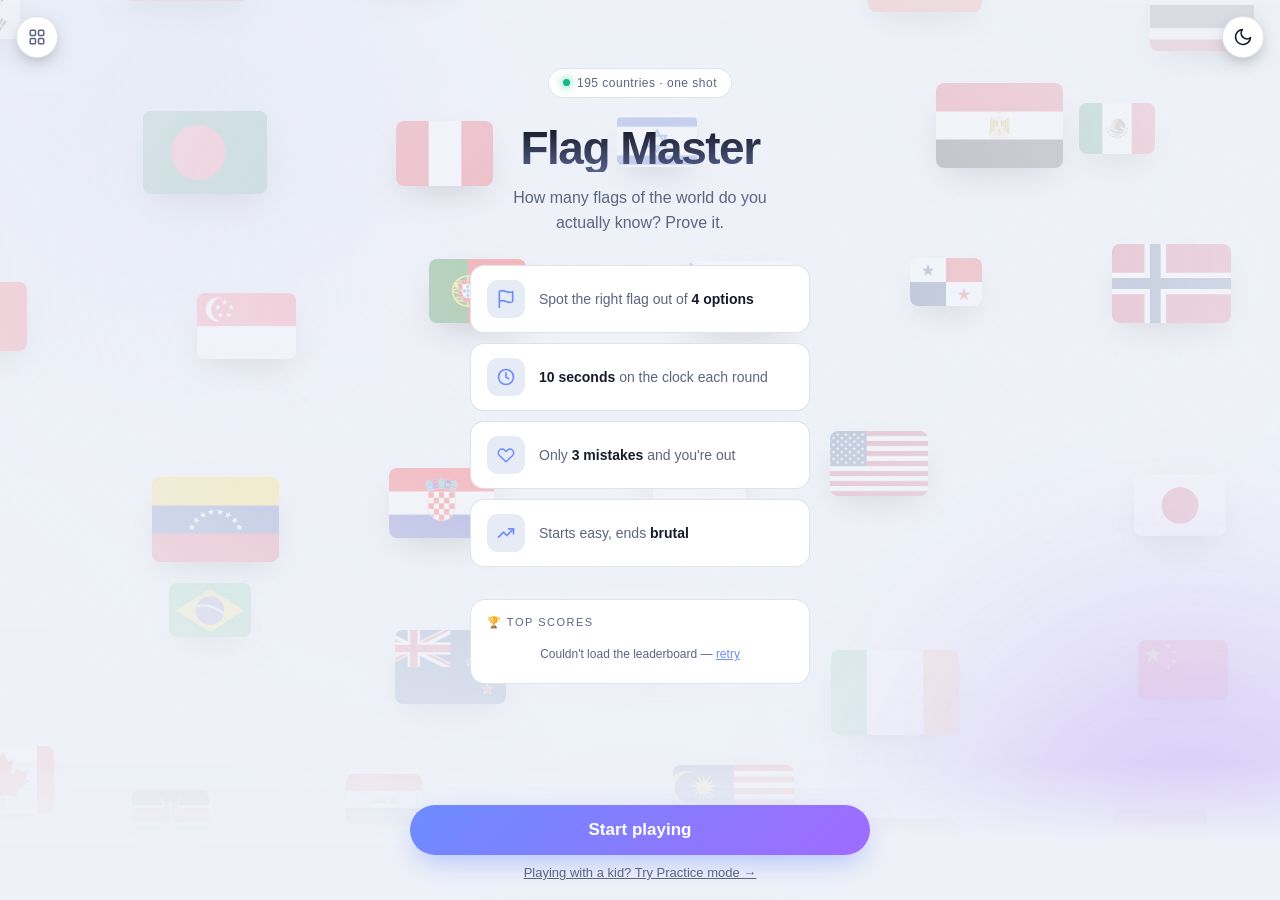
==== commit b91d01da: "feat: randomize cross-promotion to include math-master Each game now randomly promotes one of the ot" ====
--- a/index.html
+++ b/index.html
@@ -315,15 +315,14 @@
 
   .new-best-banner {
     position: fixed; top: 16px; left: 50%; z-index: 30;
-    transform: translateX(-50%) translateY(-24px);
-    opacity: 0;
+    transform: translateX(-50%) translateY(-140%);
     background: linear-gradient(135deg, var(--gold), #ffb020); color: #3a2200;
     font-weight: 800; font-size: 14px; padding: 10px 20px; border-radius: 999px;
     box-shadow: 0 10px 30px -8px rgba(255,209,102,.6);
-    transition: transform .4s cubic-bezier(.2,.9,.3,1.2), opacity .3s ease;
+    transition: transform .4s cubic-bezier(.2,.9,.3,1.2);
     pointer-events: none; white-space: nowrap;
   }
-  .new-best-banner.show { transform: translateX(-50%) translateY(0); opacity: 1; }
+  .new-best-banner.show { transform: translateX(-50%) translateY(0); }
 
   .timerbar { height: 6px; border-radius: 99px; background: var(--surface-2); overflow: hidden; margin-bottom: 24px; }
   .timerbar i {
@@ -729,8 +728,8 @@
       <div class="promo-card" id="cross-promo" style="display:none">
         <div class="promo-ic" id="promo-ic"></div>
         <div class="promo-body">
-          <div class="promo-h">Know your capitals too?</div>
-          <div class="promo-s">Try Capital Master — same streaks, new map</div>
+          <div class="promo-h" id="promo-h"></div>
+          <div class="promo-s" id="promo-s"></div>
         </div>
         <div class="promo-arrow">→</div>
       </div>
@@ -755,9 +754,8 @@
 <div class="toast" id="toast"><span id="ic-check"></span>Copied — go challenge your friends</div>
 
 <script>
-const GAMES = [{"id":"flag-master","enabled":true,"outputDir":".","url":"/","assetPrefix":"","icon":"🏁","title":"Flag&nbsp;Master","titlePlain":"Flag Master","tagline":"How many flags of the world do you actually know? Prove it.","storagePrefix":"flagmaster","leaderboardGame":"flags","analyticsId":"flags","gameUrl":"https://vitoraa.github.io/flag-master/","crossPromoUrl":"capital-master/","crossPromoTargetId":"capital-master","crossPromoHeading":"Know your capitals too?","crossPromoBody":"Try Capital Master — same streaks, new map","crossPromoIcon":"globe","arcadeGradient":"radial-gradient(circle at 30% 30%, #6c8cff, #3a4ab0 70%)","itemCount":195,"itemNoun":"countries","unitSingular":"flag","unitPlural":"flags","promptCounterLabel":"Flag","promptCounterLabelPt":"Bandeira","practiceCfgLabel":"Flags","initialTheme":"light","levels":{"1":"Warming up","2":"Getting tricky","3":"Flag nerd zone","4":"Very hard"},"levelsPt":{"1":"A aquecer","2":"A ficar difícil","3":"Fera das bandeiras","4":"Muito difícil"},"trackAnswerEvent":"flag_answered","ranks":[{"min":60,"icon":"globe","emoji":"🌍","en":["World Legend","Do you work at the UN?"],"pt":["Lenda Mundial","Trabalhas na ONU?"]},{"min":40,"icon":"crown","emoji":"🏆","en":["Flag Master","Genuinely elite. Respect."],"pt":["Mestre das Bandeiras","Verdadeiramente de elite. Respeito."]},{"min":25,"icon":"medal","emoji":"🥇","en":["Globetrotter","You know your way around a map."],"pt":["Globetrotter","Sabes mesmo orientar-te num mapa."]},{"min":15,"icon":"medal","emoji":"🥈","en":["Traveler","Solid geography instincts."],"pt":["Viajante","Bom instinto de geografia."]},{"min":8,"icon":"plane","emoji":"🧳","en":["Tourist","Not bad — the world is big."],"pt":["Turista","Nada mau — o mundo é grande."]},{"min":0,"icon":"compass","emoji":"🧭","en":["Lost Tourist","Time to spin the globe some more."],"pt":["Turista Perdido","Hora de rodar mais um pouco o globo."]}]},{"id":"capital-master","enabled":true,"outputDir":"capital-master","url":"capital-master/","assetPrefix":"../","icon":"🌍","title":"Capital&nbsp;Master","titlePlain":"Capital Master","tagline":"How many capital cities of the world do you actually know? Prove it.","storagePrefix":"capitalmaster","leaderboardGame":"capitals","analyticsId":"capital-master","gameUrl":"https://vitoraa.github.io/flag-master/capital-master/","crossPromoUrl":"../","crossPromoTargetId":"flags","crossPromoHeading":"Know your flags too?","crossPromoBody":"Try Flag Master — same streaks, new challenge","crossPromoIcon":"flag","arcadeGradient":"radial-gradient(circle at 30% 30%, #2fe0a0, #12805e 70%)","itemCount":108,"itemNoun":"countries","unitSingular":"capital","unitPlural":"capitals","promptCounterLabel":"Country","practiceCfgLabel":"Countries","initialTheme":"dark","levels":{"1":"Warming up","2":"Getting tricky","3":"Capital nerd zone","4":"Very hard"},"trackAnswerEvent":"capital_answered","ranks":[{"min":60,"icon":"globe","emoji":"🌍","en":["World Legend","Do you work at the UN?"]},{"min":40,"icon":"crown","emoji":"🏆","en":["Capital Master","Genuinely elite. Respect."]},{"min":25,"icon":"medal","emoji":"🥇","en":["Globetrotter","You know your way around a map."]},{"min":15,"icon":"medal","emoji":"🥈","en":["Traveler","Solid geography instincts."]},{"min":8,"icon":"plane","emoji":"🧳","en":["Tourist","Not bad — the world is big."]},{"min":0,"icon":"compass","emoji":"🧭","en":["Lost Tourist","Time to spin the globe some more."]}]},{"id":"math-master","enabled":true,"outputDir":"math-master","url":"math-master/","assetPrefix":"../","icon":"➗","title":"Math&nbsp;Master","titlePlain":"Math Master","tagline":"How fast can you crunch the numbers? Prove it.","storagePrefix":"mathmaster","leaderboardGame":"math","analyticsId":"math-master","gameUrl":"https://vitoraa.github.io/flag-master/math-master/","crossPromoUrl":"../","crossPromoTargetId":"flag-master","crossPromoHeading":"Know your flags too?","crossPromoBody":"Try Flag Master — same streaks, new challenge","crossPromoIcon":"flag","arcadeGradient":"radial-gradient(circle at 30% 30%, #ffb86b, #b3541e 70%)","itemCount":100,"itemCountLabel":"Endless","timerRuleText":"\u003cb>6-18s\u003c/b> on the clock — less on easy, more on hard","itemNoun":"problems","unitSingular":"problem","unitPlural":"problems","promptCounterLabel":"Problem","practiceCfgLabel":"Problems","initialTheme":"light","levels":{"1":"Warming up","2":"Times tables","3":"Leveling up","4":"Getting tricky","5":"Math nerd zone","6":"Very hard","7":"Fill the blank","8":"Two steps","9":"Mind the order","10":"Brain melter"},"trackAnswerEvent":"math_answered","ranks":[{"min":60,"icon":"globe","emoji":"🧮","en":["Math Legend","Are you secretly a calculator?"]},{"min":40,"icon":"crown","emoji":"🏆","en":["Math Master","Genuinely elite. Respect."]},{"min":25,"icon":"medal","emoji":"🥇","en":["Number Cruncher","You chew through equations."]},{"min":15,"icon":"medal","emoji":"🥈","en":["Quick Thinker","Solid mental math instincts."]},{"min":8,"icon":"plane","emoji":"🧠","en":["Warming Up","Not bad — keep at it."]},{"min":0,"icon":"compass","emoji":"🔢","en":["Rusty","Time to dust off the times tables."]}]}];
+const GAMES = [{"id":"flag-master","enabled":true,"outputDir":".","url":"/","assetPrefix":"","icon":"🏁","title":"Flag&nbsp;Master","titlePlain":"Flag Master","tagline":"How many flags of the world do you actually know? Prove it.","storagePrefix":"flagmaster","leaderboardGame":"flags","analyticsId":"flags","gameUrl":"https://vitoraa.github.io/flag-master/","crossPromos":[{"targetId":"capital-master","heading":"Know your capitals too?","body":"Try Capital Master — same streaks, new map","icon":"globe"},{"targetId":"math-master","heading":"Fast at mental math too?","body":"Try Math Master — race the clock","icon":"trend"}],"arcadeGradient":"radial-gradient(circle at 30% 30%, #6c8cff, #3a4ab0 70%)","itemCount":195,"itemNoun":"countries","unitSingular":"flag","unitPlural":"flags","promptCounterLabel":"Flag","promptCounterLabelPt":"Bandeira","practiceCfgLabel":"Flags","initialTheme":"light","levels":{"1":"Warming up","2":"Getting tricky","3":"Flag nerd zone","4":"Very hard"},"levelsPt":{"1":"A aquecer","2":"A ficar difícil","3":"Fera das bandeiras","4":"Muito difícil"},"trackAnswerEvent":"flag_answered","ranks":[{"min":60,"icon":"globe","emoji":"🌍","en":["World Legend","Do you work at the UN?"],"pt":["Lenda Mundial","Trabalhas na ONU?"]},{"min":40,"icon":"crown","emoji":"🏆","en":["Flag Master","Genuinely elite. Respect."],"pt":["Mestre das Bandeiras","Verdadeiramente de elite. Respeito."]},{"min":25,"icon":"medal","emoji":"🥇","en":["Globetrotter","You know your way around a map."],"pt":["Globetrotter","Sabes mesmo orientar-te num mapa."]},{"min":15,"icon":"medal","emoji":"🥈","en":["Traveler","Solid geography instincts."],"pt":["Viajante","Bom instinto de geografia."]},{"min":8,"icon":"plane","emoji":"🧳","en":["Tourist","Not bad — the world is big."],"pt":["Turista","Nada mau — o mundo é grande."]},{"min":0,"icon":"compass","emoji":"🧭","en":["Lost Tourist","Time to spin the globe some more."],"pt":["Turista Perdido","Hora de rodar mais um pouco o globo."]}]},{"id":"capital-master","enabled":true,"outputDir":"capital-master","url":"capital-master/","assetPrefix":"../","icon":"🌍","title":"Capital&nbsp;Master","titlePlain":"Capital Master","tagline":"How many capital cities of the world do you actually know? Prove it.","storagePrefix":"capitalmaster","leaderboardGame":"capitals","analyticsId":"capital-master","gameUrl":"https://vitoraa.github.io/flag-master/capital-master/","crossPromos":[{"targetId":"flag-master","heading":"Know your flags too?","body":"Try Flag Master — same streaks, new challenge","icon":"flag"},{"targetId":"math-master","heading":"Fast at mental math too?","body":"Try Math Master — race the clock","icon":"trend"}],"arcadeGradient":"radial-gradient(circle at 30% 30%, #2fe0a0, #12805e 70%)","itemCount":108,"itemNoun":"countries","unitSingular":"capital","unitPlural":"capitals","promptCounterLabel":"Country","practiceCfgLabel":"Countries","initialTheme":"dark","levels":{"1":"Warming up","2":"Getting tricky","3":"Capital nerd zone","4":"Very hard"},"trackAnswerEvent":"capital_answered","ranks":[{"min":60,"icon":"globe","emoji":"🌍","en":["World Legend","Do you work at the UN?"]},{"min":40,"icon":"crown","emoji":"🏆","en":["Capital Master","Genuinely elite. Respect."]},{"min":25,"icon":"medal","emoji":"🥇","en":["Globetrotter","You know your way around a map."]},{"min":15,"icon":"medal","emoji":"🥈","en":["Traveler","Solid geography instincts."]},{"min":8,"icon":"plane","emoji":"🧳","en":["Tourist","Not bad — the world is big."]},{"min":0,"icon":"compass","emoji":"🧭","en":["Lost Tourist","Time to spin the globe some more."]}]},{"id":"math-master","enabled":true,"outputDir":"math-master","url":"math-master/","assetPrefix":"../","icon":"➗","title":"Math&nbsp;Master","titlePlain":"Math Master","tagline":"How fast can you crunch the numbers? Prove it.","storagePrefix":"mathmaster","leaderboardGame":"math","analyticsId":"math-master","gameUrl":"https://vitoraa.github.io/flag-master/math-master/","crossPromos":[{"targetId":"flag-master","heading":"Know your flags too?","body":"Try Flag Master — same streaks, new challenge","icon":"flag"},{"targetId":"capital-master","heading":"Know your capitals too?","body":"Try Capital Master — same streaks, new map","icon":"globe"}],"arcadeGradient":"radial-gradient(circle at 30% 30%, #ffb86b, #b3541e 70%)","itemCount":100,"itemNoun":"problems","unitSingular":"problem","unitPlural":"problems","promptCounterLabel":"Problem","practiceCfgLabel":"Problems","initialTheme":"light","levels":{"1":"Warming up","2":"Times tables","3":"Leveling up","4":"Getting tricky","5":"Math nerd zone","6":"Very hard"},"trackAnswerEvent":"math_answered","ranks":[{"min":60,"icon":"globe","emoji":"🧮","en":["Math Legend","Are you secretly a calculator?"]},{"min":40,"icon":"crown","emoji":"🏆","en":["Math Master","Genuinely elite. Respect."]},{"min":25,"icon":"medal","emoji":"🥇","en":["Number Cruncher","You chew through equations."]},{"min":15,"icon":"medal","emoji":"🥈","en":["Quick Thinker","Solid mental math instincts."]},{"min":8,"icon":"plane","emoji":"🧠","en":["Warming Up","Not bad — keep at it."]},{"min":0,"icon":"compass","emoji":"🔢","en":["Rusty","Time to dust off the times tables."]}]}];
 const GAME = GAMES.find(g => g.id === "flag-master");
-
 // [code, name, tier]  tier 1 = famous, 2 = medium, 3 = hard, 4 = very hard
 GAME.items = [
   ["us","United States",1],["br","Brazil",1],["fr","France",1],["de","Germany",1],
@@ -966,7 +964,9 @@
 const GAME_URL = GAME.gameUrl;
 const PLAYS_KEY = `${GAME.storagePrefix}-games-played`;
 const RATING_GIVEN_KEY = `${GAME.storagePrefix}-rating-given`;
-const CROSS_PROMO_URL = GAME.crossPromoUrl;
+const CROSS_PROMO = GAME.crossPromos[Math.floor(Math.random() * GAME.crossPromos.length)];
+const CROSS_PROMO_TARGET = GAMES.find(g => g.id === CROSS_PROMO.targetId);
+const CROSS_PROMO_URL = relativeUrl(GAME, CROSS_PROMO_TARGET);
 const THEME_KEY = `${GAME.storagePrefix}-theme`;
 const COUNTRIES = GAME.items;
 
@@ -981,7 +981,6 @@
 
 let queue = [], round = 0, lives = MAX_LIVES, score = 0;
 let streak = 0, bestStreak = 0, results = [], timerId = null, timeLeft = 0, locked = false, lockedAt = 0, nextRoundTimer = null;
-let roundBudget = ROUND_TIME;
 let newBestAnnounced = false;
 
 let practiceMode = false;
@@ -1035,9 +1034,7 @@
   track("game_started", practiceMode
     ? { mode: "practice", timer: practiceCfg.timer, lives: practiceCfg.lives, difficulty: practiceCfg.difficulty }
     : { mode: "standard" });
-  // Games that supply GAME.nextItem generate problems on demand and run
-  // endlessly, so there is no pool to pre-build.
-  queue = GAME.nextItem ? [] : buildQueue();
+  queue = buildQueue();
   round = 0;
   lives = (practiceMode && practiceCfg.lives === "unlimited") ? Infinity : MAX_LIVES;
   score = 0; streak = 0; bestStreak = 0; results = []; newBestAnnounced = false;
@@ -1136,18 +1133,9 @@
 }
 
 function nextRound() {
-  if (lives <= 0) return endGame();
-  if (!GAME.nextItem && round >= queue.length) return endGame();
+  if (lives <= 0 || round >= queue.length) return endGame();
   locked = false;
-  const answer = GAME.nextItem
-    ? GAME.nextItem({
-        round,
-        streak,
-        score,
-        practiceMode,
-        practiceDifficulty: practiceCfg.difficulty,
-      })
-    : queue[round];
+  const answer = queue[round];
   renderHud(answer);
   $("qnum").textContent = `${(locale === "pt" && GAME.promptCounterLabelPt) || GAME.promptCounterLabel} ${round + 1}`;
   GAME.renderPrompt(answer);
@@ -1161,13 +1149,12 @@
 
   clearInterval(timerId);
   const noTimer = practiceMode && practiceCfg.timer === "off";
-  roundBudget = GAME.roundTime ? GAME.roundTime(answer) : ROUND_TIME;
   if (noTimer) {
     $("timerbar").style.display = "none";
     timeLeft = Infinity;
   } else {
     $("timerbar").style.display = "";
-    timeLeft = roundBudget;
+    timeLeft = ROUND_TIME;
     updateTimerBar();
     timerId = setInterval(() => {
       timeLeft -= 0.1;
@@ -1178,7 +1165,7 @@
 }
 
 function updateTimerBar() {
-  const pct = Math.max(0, timeLeft / roundBudget * 100);
+  const pct = Math.max(0, timeLeft / ROUND_TIME * 100);
   const fill = $("timerfill");
   fill.style.width = pct + "%";
   fill.classList.toggle("danger", timeLeft <= 3);
@@ -1205,14 +1192,6 @@
   const f = $("feedback");
   f.textContent = text;
   f.className = `feedback show ${kind}`;
-}
-
-// Fraction of the round's budget the player used. 1 on timeout, and 1 when
-// the round had no timer at all, so an untimed round can never register as
-// a "fast" answer.
-function timeRatioNow() {
-  if (!Number.isFinite(timeLeft) || roundBudget <= 0) return 1;
-  return Math.min(1, Math.max(0, (roundBudget - timeLeft) / roundBudget));
 }
 
 function answerWith(btn, answer) {
@@ -1254,7 +1233,6 @@
     results.push("no");
     setFeedback(GAME.wrongAnswerText(answer, btn.dataset.key), "bad");
   }
-  if (GAME.onAnswer) GAME.onAnswer(answer, { correct, timedOut: false, timeRatio: timeRatioNow() });
   track(GAME.trackAnswerEvent, { result: correct ? "correct" : "incorrect", country: answer[0], tier: answer[2], streak, score, mode: practiceMode ? "practice" : "standard" });
   renderHud(answer);
   round++;
@@ -1274,7 +1252,6 @@
   lives--; streak = 0;
   results.push("to");
   setFeedback(locale === "pt" ? "Tempo esgotado" : "Out of time", "bad");
-  if (GAME.onAnswer) GAME.onAnswer(answer, { correct: false, timedOut: true, timeRatio: 1 });
   track(GAME.trackAnswerEvent, { result: "timeout", country: answer[0], tier: answer[2], streak, score, mode: practiceMode ? "practice" : "standard" });
   renderHud(answer);
   round++;
@@ -1641,7 +1618,9 @@
 $("streak-flame").innerHTML = ICON.flame;
 $("ic-share").innerHTML = ICON.share;
 $("ic-again").innerHTML = ICON.replay;
-$("promo-ic").innerHTML = ICON[GAME.crossPromoIcon];
+$("promo-ic").innerHTML = ICON[CROSS_PROMO.icon];
+$("promo-h").textContent = CROSS_PROMO.heading;
+$("promo-s").textContent = CROSS_PROMO.body;
 $("ic-check").innerHTML = ICON.check;
 $("quit-btn").innerHTML = ICON.close;
 $("quit-btn").addEventListener("click", quitToStart);
@@ -1734,7 +1713,7 @@
 });
 $("btn-again").addEventListener("click", () => { ensureScoreSaved(); startGame(); });
 $("cross-promo").addEventListener("click", () => {
-  track("cross_promo_clicked", { from: GAME.analyticsId, to: GAME.crossPromoTargetId });
+  track("cross_promo_clicked", { from: GAME.analyticsId, to: CROSS_PROMO_TARGET.analyticsId });
   location.href = CROSS_PROMO_URL;
 });
 $("btn-share").addEventListener("click", async () => {
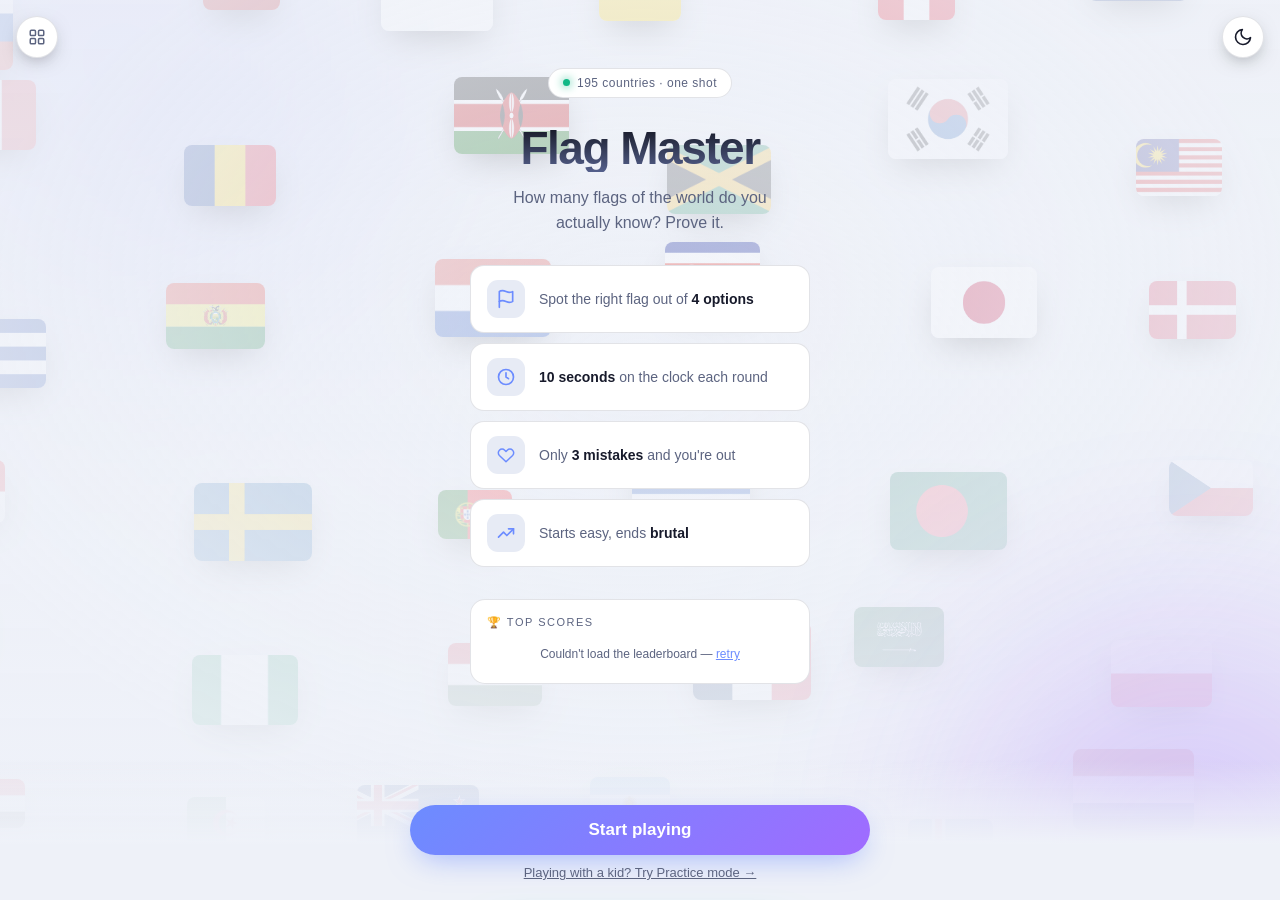
==== commit 6bfa3691: "Merge remote-tracking branch 'origin/main' into claude/math-game-cross-promotion-4a3807 # Conflicts:" ====
--- a/index.html
+++ b/index.html
@@ -754,8 +754,9 @@
 <div class="toast" id="toast"><span id="ic-check"></span>Copied — go challenge your friends</div>
 
 <script>
-const GAMES = [{"id":"flag-master","enabled":true,"outputDir":".","url":"/","assetPrefix":"","icon":"🏁","title":"Flag&nbsp;Master","titlePlain":"Flag Master","tagline":"How many flags of the world do you actually know? Prove it.","storagePrefix":"flagmaster","leaderboardGame":"flags","analyticsId":"flags","gameUrl":"https://vitoraa.github.io/flag-master/","crossPromos":[{"targetId":"capital-master","heading":"Know your capitals too?","body":"Try Capital Master — same streaks, new map","icon":"globe"},{"targetId":"math-master","heading":"Fast at mental math too?","body":"Try Math Master — race the clock","icon":"trend"}],"arcadeGradient":"radial-gradient(circle at 30% 30%, #6c8cff, #3a4ab0 70%)","itemCount":195,"itemNoun":"countries","unitSingular":"flag","unitPlural":"flags","promptCounterLabel":"Flag","promptCounterLabelPt":"Bandeira","practiceCfgLabel":"Flags","initialTheme":"light","levels":{"1":"Warming up","2":"Getting tricky","3":"Flag nerd zone","4":"Very hard"},"levelsPt":{"1":"A aquecer","2":"A ficar difícil","3":"Fera das bandeiras","4":"Muito difícil"},"trackAnswerEvent":"flag_answered","ranks":[{"min":60,"icon":"globe","emoji":"🌍","en":["World Legend","Do you work at the UN?"],"pt":["Lenda Mundial","Trabalhas na ONU?"]},{"min":40,"icon":"crown","emoji":"🏆","en":["Flag Master","Genuinely elite. Respect."],"pt":["Mestre das Bandeiras","Verdadeiramente de elite. Respeito."]},{"min":25,"icon":"medal","emoji":"🥇","en":["Globetrotter","You know your way around a map."],"pt":["Globetrotter","Sabes mesmo orientar-te num mapa."]},{"min":15,"icon":"medal","emoji":"🥈","en":["Traveler","Solid geography instincts."],"pt":["Viajante","Bom instinto de geografia."]},{"min":8,"icon":"plane","emoji":"🧳","en":["Tourist","Not bad — the world is big."],"pt":["Turista","Nada mau — o mundo é grande."]},{"min":0,"icon":"compass","emoji":"🧭","en":["Lost Tourist","Time to spin the globe some more."],"pt":["Turista Perdido","Hora de rodar mais um pouco o globo."]}]},{"id":"capital-master","enabled":true,"outputDir":"capital-master","url":"capital-master/","assetPrefix":"../","icon":"🌍","title":"Capital&nbsp;Master","titlePlain":"Capital Master","tagline":"How many capital cities of the world do you actually know? Prove it.","storagePrefix":"capitalmaster","leaderboardGame":"capitals","analyticsId":"capital-master","gameUrl":"https://vitoraa.github.io/flag-master/capital-master/","crossPromos":[{"targetId":"flag-master","heading":"Know your flags too?","body":"Try Flag Master — same streaks, new challenge","icon":"flag"},{"targetId":"math-master","heading":"Fast at mental math too?","body":"Try Math Master — race the clock","icon":"trend"}],"arcadeGradient":"radial-gradient(circle at 30% 30%, #2fe0a0, #12805e 70%)","itemCount":108,"itemNoun":"countries","unitSingular":"capital","unitPlural":"capitals","promptCounterLabel":"Country","practiceCfgLabel":"Countries","initialTheme":"dark","levels":{"1":"Warming up","2":"Getting tricky","3":"Capital nerd zone","4":"Very hard"},"trackAnswerEvent":"capital_answered","ranks":[{"min":60,"icon":"globe","emoji":"🌍","en":["World Legend","Do you work at the UN?"]},{"min":40,"icon":"crown","emoji":"🏆","en":["Capital Master","Genuinely elite. Respect."]},{"min":25,"icon":"medal","emoji":"🥇","en":["Globetrotter","You know your way around a map."]},{"min":15,"icon":"medal","emoji":"🥈","en":["Traveler","Solid geography instincts."]},{"min":8,"icon":"plane","emoji":"🧳","en":["Tourist","Not bad — the world is big."]},{"min":0,"icon":"compass","emoji":"🧭","en":["Lost Tourist","Time to spin the globe some more."]}]},{"id":"math-master","enabled":true,"outputDir":"math-master","url":"math-master/","assetPrefix":"../","icon":"➗","title":"Math&nbsp;Master","titlePlain":"Math Master","tagline":"How fast can you crunch the numbers? Prove it.","storagePrefix":"mathmaster","leaderboardGame":"math","analyticsId":"math-master","gameUrl":"https://vitoraa.github.io/flag-master/math-master/","crossPromos":[{"targetId":"flag-master","heading":"Know your flags too?","body":"Try Flag Master — same streaks, new challenge","icon":"flag"},{"targetId":"capital-master","heading":"Know your capitals too?","body":"Try Capital Master — same streaks, new map","icon":"globe"}],"arcadeGradient":"radial-gradient(circle at 30% 30%, #ffb86b, #b3541e 70%)","itemCount":100,"itemNoun":"problems","unitSingular":"problem","unitPlural":"problems","promptCounterLabel":"Problem","practiceCfgLabel":"Problems","initialTheme":"light","levels":{"1":"Warming up","2":"Times tables","3":"Leveling up","4":"Getting tricky","5":"Math nerd zone","6":"Very hard"},"trackAnswerEvent":"math_answered","ranks":[{"min":60,"icon":"globe","emoji":"🧮","en":["Math Legend","Are you secretly a calculator?"]},{"min":40,"icon":"crown","emoji":"🏆","en":["Math Master","Genuinely elite. Respect."]},{"min":25,"icon":"medal","emoji":"🥇","en":["Number Cruncher","You chew through equations."]},{"min":15,"icon":"medal","emoji":"🥈","en":["Quick Thinker","Solid mental math instincts."]},{"min":8,"icon":"plane","emoji":"🧠","en":["Warming Up","Not bad — keep at it."]},{"min":0,"icon":"compass","emoji":"🔢","en":["Rusty","Time to dust off the times tables."]}]}];
+const GAMES = [{"id":"flag-master","enabled":true,"outputDir":".","url":"/","assetPrefix":"","icon":"🏁","title":"Flag&nbsp;Master","titlePlain":"Flag Master","tagline":"How many flags of the world do you actually know? Prove it.","storagePrefix":"flagmaster","leaderboardGame":"flags","analyticsId":"flags","gameUrl":"https://vitoraa.github.io/flag-master/","crossPromos":[{"targetId":"capital-master","heading":"Know your capitals too?","body":"Try Capital Master — same streaks, new map","icon":"globe"},{"targetId":"math-master","heading":"Fast at mental math too?","body":"Try Math Master — race the clock","icon":"trend"}],"arcadeGradient":"radial-gradient(circle at 30% 30%, #6c8cff, #3a4ab0 70%)","itemCount":195,"itemNoun":"countries","unitSingular":"flag","unitPlural":"flags","promptCounterLabel":"Flag","promptCounterLabelPt":"Bandeira","practiceCfgLabel":"Flags","initialTheme":"light","levels":{"1":"Warming up","2":"Getting tricky","3":"Flag nerd zone","4":"Very hard"},"levelsPt":{"1":"A aquecer","2":"A ficar difícil","3":"Fera das bandeiras","4":"Muito difícil"},"trackAnswerEvent":"flag_answered","ranks":[{"min":60,"icon":"globe","emoji":"🌍","en":["World Legend","Do you work at the UN?"],"pt":["Lenda Mundial","Trabalhas na ONU?"]},{"min":40,"icon":"crown","emoji":"🏆","en":["Flag Master","Genuinely elite. Respect."],"pt":["Mestre das Bandeiras","Verdadeiramente de elite. Respeito."]},{"min":25,"icon":"medal","emoji":"🥇","en":["Globetrotter","You know your way around a map."],"pt":["Globetrotter","Sabes mesmo orientar-te num mapa."]},{"min":15,"icon":"medal","emoji":"🥈","en":["Traveler","Solid geography instincts."],"pt":["Viajante","Bom instinto de geografia."]},{"min":8,"icon":"plane","emoji":"🧳","en":["Tourist","Not bad — the world is big."],"pt":["Turista","Nada mau — o mundo é grande."]},{"min":0,"icon":"compass","emoji":"🧭","en":["Lost Tourist","Time to spin the globe some more."],"pt":["Turista Perdido","Hora de rodar mais um pouco o globo."]}]},{"id":"capital-master","enabled":true,"outputDir":"capital-master","url":"capital-master/","assetPrefix":"../","icon":"🌍","title":"Capital&nbsp;Master","titlePlain":"Capital Master","tagline":"How many capital cities of the world do you actually know? Prove it.","storagePrefix":"capitalmaster","leaderboardGame":"capitals","analyticsId":"capital-master","gameUrl":"https://vitoraa.github.io/flag-master/capital-master/","crossPromos":[{"targetId":"flag-master","heading":"Know your flags too?","body":"Try Flag Master — same streaks, new challenge","icon":"flag"},{"targetId":"math-master","heading":"Fast at mental math too?","body":"Try Math Master — race the clock","icon":"trend"}],"arcadeGradient":"radial-gradient(circle at 30% 30%, #2fe0a0, #12805e 70%)","itemCount":108,"itemNoun":"countries","unitSingular":"capital","unitPlural":"capitals","promptCounterLabel":"Country","practiceCfgLabel":"Countries","initialTheme":"dark","levels":{"1":"Warming up","2":"Getting tricky","3":"Capital nerd zone","4":"Very hard"},"trackAnswerEvent":"capital_answered","ranks":[{"min":60,"icon":"globe","emoji":"🌍","en":["World Legend","Do you work at the UN?"]},{"min":40,"icon":"crown","emoji":"🏆","en":["Capital Master","Genuinely elite. Respect."]},{"min":25,"icon":"medal","emoji":"🥇","en":["Globetrotter","You know your way around a map."]},{"min":15,"icon":"medal","emoji":"🥈","en":["Traveler","Solid geography instincts."]},{"min":8,"icon":"plane","emoji":"🧳","en":["Tourist","Not bad — the world is big."]},{"min":0,"icon":"compass","emoji":"🧭","en":["Lost Tourist","Time to spin the globe some more."]}]},{"id":"math-master","enabled":true,"outputDir":"math-master","url":"math-master/","assetPrefix":"../","icon":"➗","title":"Math&nbsp;Master","titlePlain":"Math Master","tagline":"How fast can you crunch the numbers? Prove it.","storagePrefix":"mathmaster","leaderboardGame":"math","analyticsId":"math-master","gameUrl":"https://vitoraa.github.io/flag-master/math-master/","crossPromos":[{"targetId":"flag-master","heading":"Know your flags too?","body":"Try Flag Master — same streaks, new challenge","icon":"flag"},{"targetId":"capital-master","heading":"Know your capitals too?","body":"Try Capital Master — same streaks, new map","icon":"globe"}],"arcadeGradient":"radial-gradient(circle at 30% 30%, #ffb86b, #b3541e 70%)","itemCount":100,"itemCountLabel":"Endless","timerRuleText":"\u003cb>6-18s\u003c/b> on the clock — less on easy, more on hard","itemNoun":"problems","unitSingular":"problem","unitPlural":"problems","promptCounterLabel":"Problem","practiceCfgLabel":"Problems","initialTheme":"light","levels":{"1":"Warming up","2":"Times tables","3":"Leveling up","4":"Getting tricky","5":"Math nerd zone","6":"Very hard","7":"Fill the blank","8":"Two steps","9":"Mind the order","10":"Brain melter"},"trackAnswerEvent":"math_answered","ranks":[{"min":60,"icon":"globe","emoji":"🧮","en":["Math Legend","Are you secretly a calculator?"]},{"min":40,"icon":"crown","emoji":"🏆","en":["Math Master","Genuinely elite. Respect."]},{"min":25,"icon":"medal","emoji":"🥇","en":["Number Cruncher","You chew through equations."]},{"min":15,"icon":"medal","emoji":"🥈","en":["Quick Thinker","Solid mental math instincts."]},{"min":8,"icon":"plane","emoji":"🧠","en":["Warming Up","Not bad — keep at it."]},{"min":0,"icon":"compass","emoji":"🔢","en":["Rusty","Time to dust off the times tables."]}]}];
 const GAME = GAMES.find(g => g.id === "flag-master");
+
 // [code, name, tier]  tier 1 = famous, 2 = medium, 3 = hard, 4 = very hard
 GAME.items = [
   ["us","United States",1],["br","Brazil",1],["fr","France",1],["de","Germany",1],
@@ -981,6 +982,7 @@
 
 let queue = [], round = 0, lives = MAX_LIVES, score = 0;
 let streak = 0, bestStreak = 0, results = [], timerId = null, timeLeft = 0, locked = false, lockedAt = 0, nextRoundTimer = null;
+let roundBudget = ROUND_TIME;
 let newBestAnnounced = false;
 
 let practiceMode = false;
@@ -1034,7 +1036,9 @@
   track("game_started", practiceMode
     ? { mode: "practice", timer: practiceCfg.timer, lives: practiceCfg.lives, difficulty: practiceCfg.difficulty }
     : { mode: "standard" });
-  queue = buildQueue();
+  // Games that supply GAME.nextItem generate problems on demand and run
+  // endlessly, so there is no pool to pre-build.
+  queue = GAME.nextItem ? [] : buildQueue();
   round = 0;
   lives = (practiceMode && practiceCfg.lives === "unlimited") ? Infinity : MAX_LIVES;
   score = 0; streak = 0; bestStreak = 0; results = []; newBestAnnounced = false;
@@ -1133,9 +1137,18 @@
 }
 
 function nextRound() {
-  if (lives <= 0 || round >= queue.length) return endGame();
+  if (lives <= 0) return endGame();
+  if (!GAME.nextItem && round >= queue.length) return endGame();
   locked = false;
-  const answer = queue[round];
+  const answer = GAME.nextItem
+    ? GAME.nextItem({
+        round,
+        streak,
+        score,
+        practiceMode,
+        practiceDifficulty: practiceCfg.difficulty,
+      })
+    : queue[round];
   renderHud(answer);
   $("qnum").textContent = `${(locale === "pt" && GAME.promptCounterLabelPt) || GAME.promptCounterLabel} ${round + 1}`;
   GAME.renderPrompt(answer);
@@ -1149,12 +1162,13 @@
 
   clearInterval(timerId);
   const noTimer = practiceMode && practiceCfg.timer === "off";
+  roundBudget = GAME.roundTime ? GAME.roundTime(answer) : ROUND_TIME;
   if (noTimer) {
     $("timerbar").style.display = "none";
     timeLeft = Infinity;
   } else {
     $("timerbar").style.display = "";
-    timeLeft = ROUND_TIME;
+    timeLeft = roundBudget;
     updateTimerBar();
     timerId = setInterval(() => {
       timeLeft -= 0.1;
@@ -1165,7 +1179,7 @@
 }
 
 function updateTimerBar() {
-  const pct = Math.max(0, timeLeft / ROUND_TIME * 100);
+  const pct = Math.max(0, timeLeft / roundBudget * 100);
   const fill = $("timerfill");
   fill.style.width = pct + "%";
   fill.classList.toggle("danger", timeLeft <= 3);
@@ -1192,6 +1206,14 @@
   const f = $("feedback");
   f.textContent = text;
   f.className = `feedback show ${kind}`;
+}
+
+// Fraction of the round's budget the player used. 1 on timeout, and 1 when
+// the round had no timer at all, so an untimed round can never register as
+// a "fast" answer.
+function timeRatioNow() {
+  if (!Number.isFinite(timeLeft) || roundBudget <= 0) return 1;
+  return Math.min(1, Math.max(0, (roundBudget - timeLeft) / roundBudget));
 }
 
 function answerWith(btn, answer) {
@@ -1233,6 +1255,7 @@
     results.push("no");
     setFeedback(GAME.wrongAnswerText(answer, btn.dataset.key), "bad");
   }
+  if (GAME.onAnswer) GAME.onAnswer(answer, { correct, timedOut: false, timeRatio: timeRatioNow() });
   track(GAME.trackAnswerEvent, { result: correct ? "correct" : "incorrect", country: answer[0], tier: answer[2], streak, score, mode: practiceMode ? "practice" : "standard" });
   renderHud(answer);
   round++;
@@ -1252,6 +1275,7 @@
   lives--; streak = 0;
   results.push("to");
   setFeedback(locale === "pt" ? "Tempo esgotado" : "Out of time", "bad");
+  if (GAME.onAnswer) GAME.onAnswer(answer, { correct: false, timedOut: true, timeRatio: 1 });
   track(GAME.trackAnswerEvent, { result: "timeout", country: answer[0], tier: answer[2], streak, score, mode: practiceMode ? "practice" : "standard" });
   renderHud(answer);
   round++;
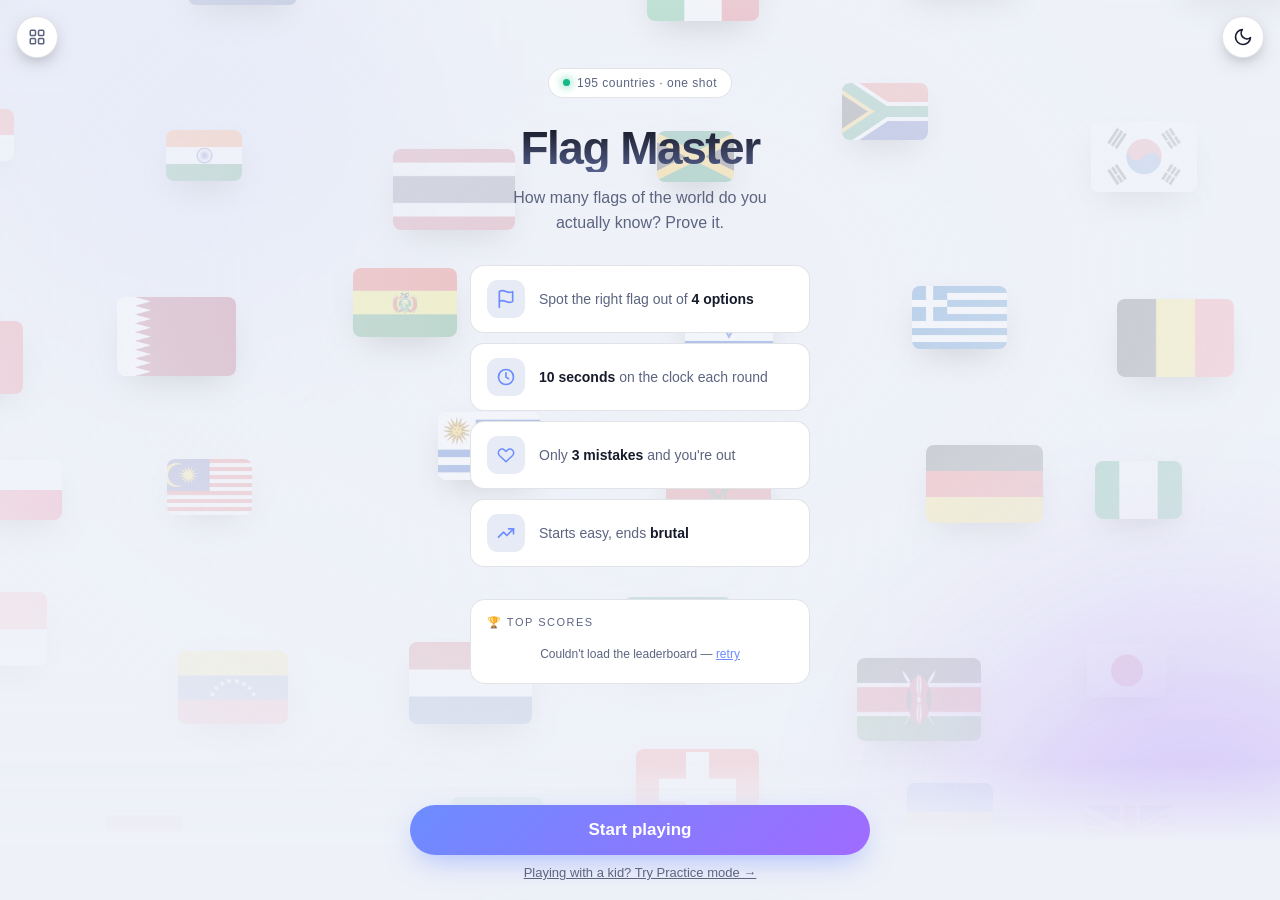
==== commit 3bfa2e12: "Merge 6bfa369184239ed78d3e666b5f41ba564d35d09f into 79daf227e65040237a31ccaa9fcacb5e67c31c36" ====
--- a/index.html
+++ b/index.html
@@ -315,14 +315,15 @@
 
   .new-best-banner {
     position: fixed; top: 16px; left: 50%; z-index: 30;
-    transform: translateX(-50%) translateY(-140%);
+    transform: translateX(-50%) translateY(-24px);
+    opacity: 0;
     background: linear-gradient(135deg, var(--gold), #ffb020); color: #3a2200;
     font-weight: 800; font-size: 14px; padding: 10px 20px; border-radius: 999px;
     box-shadow: 0 10px 30px -8px rgba(255,209,102,.6);
-    transition: transform .4s cubic-bezier(.2,.9,.3,1.2);
+    transition: transform .4s cubic-bezier(.2,.9,.3,1.2), opacity .3s ease;
     pointer-events: none; white-space: nowrap;
   }
-  .new-best-banner.show { transform: translateX(-50%) translateY(0); }
+  .new-best-banner.show { transform: translateX(-50%) translateY(0); opacity: 1; }
 
   .timerbar { height: 6px; border-radius: 99px; background: var(--surface-2); overflow: hidden; margin-bottom: 24px; }
   .timerbar i {
